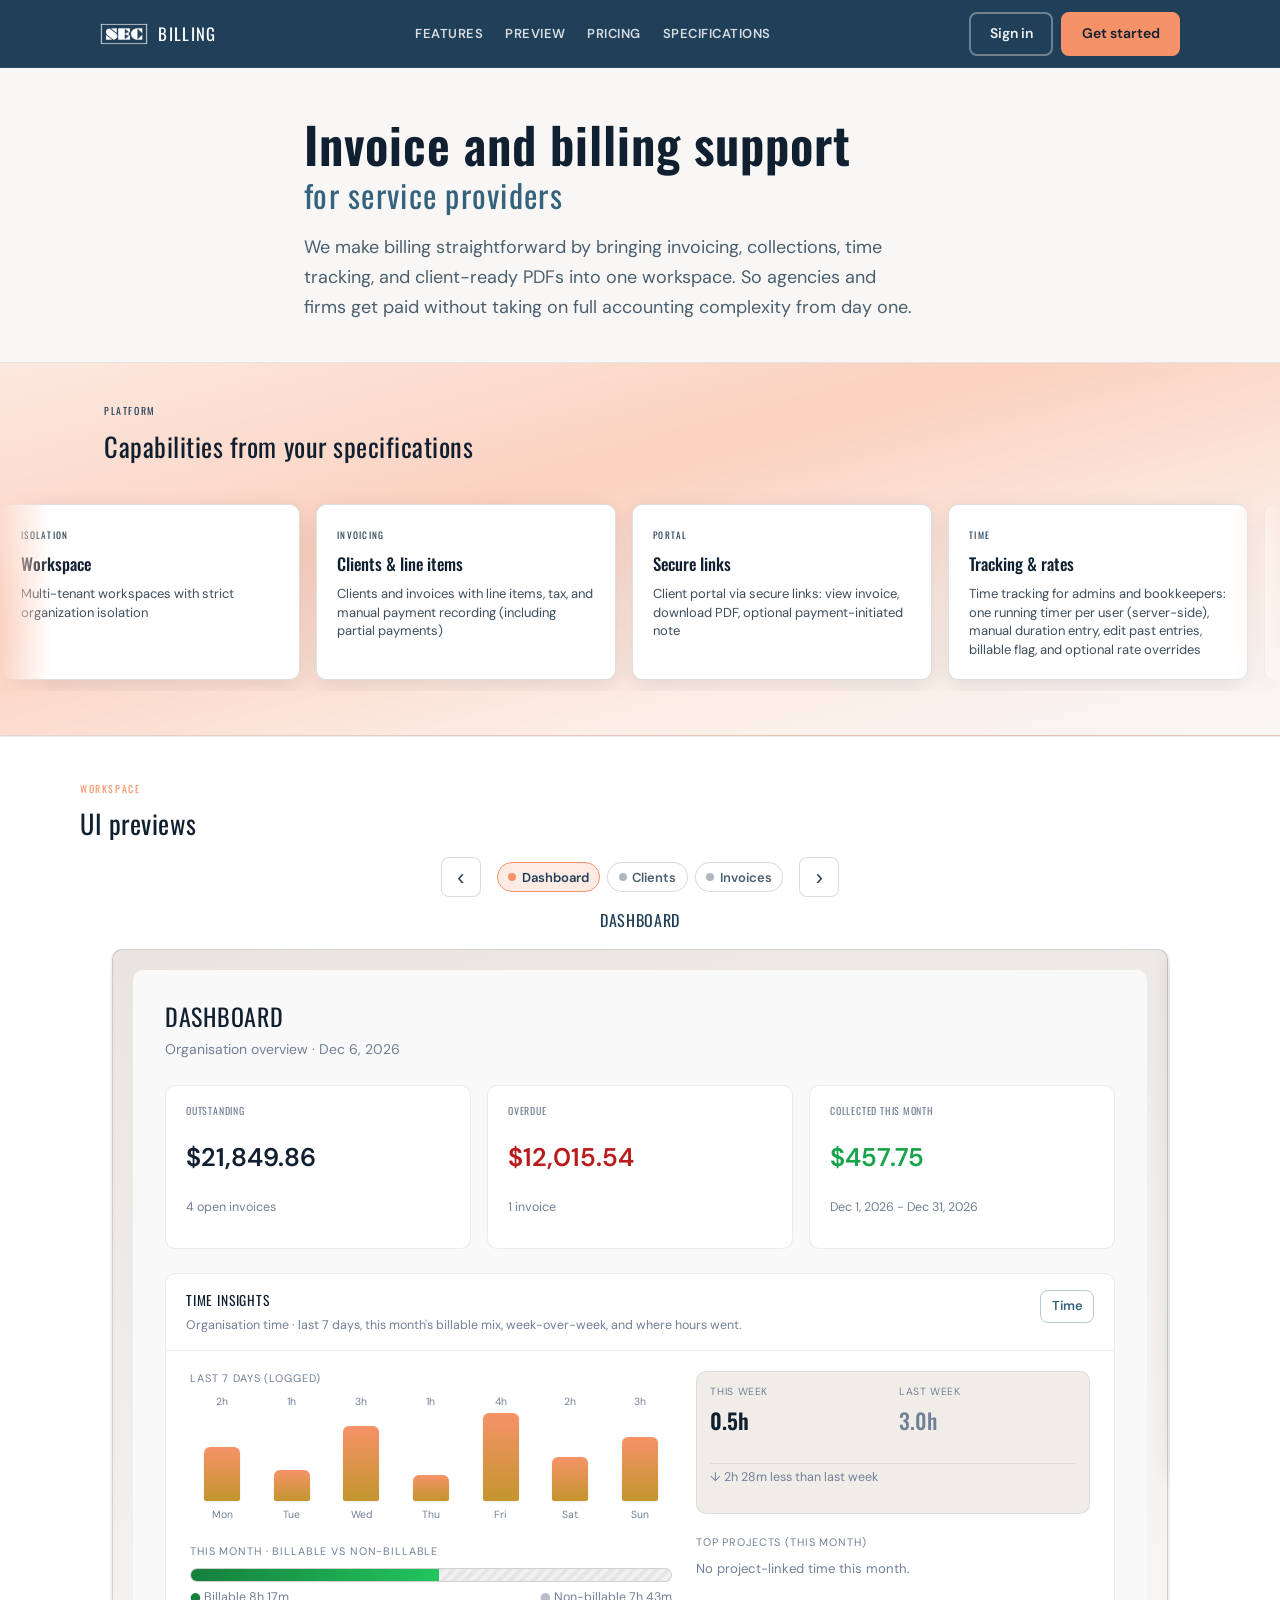
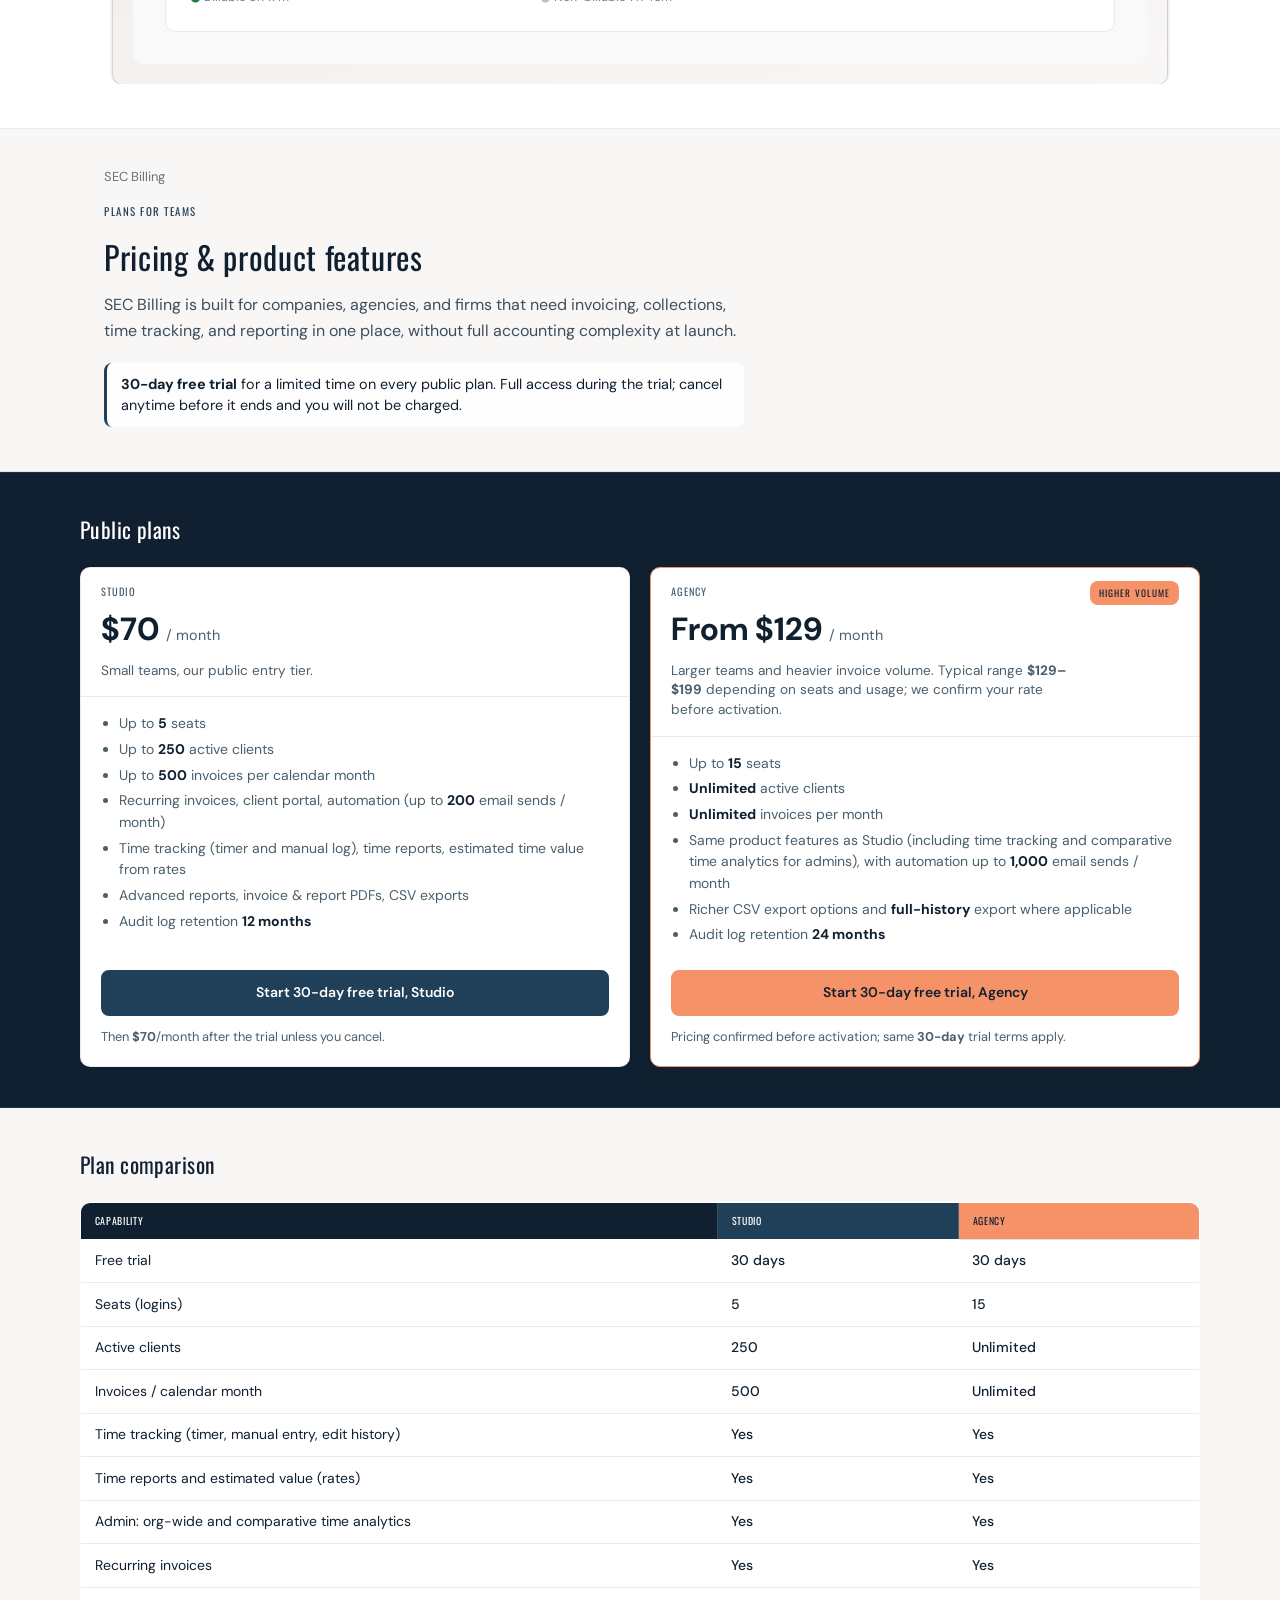
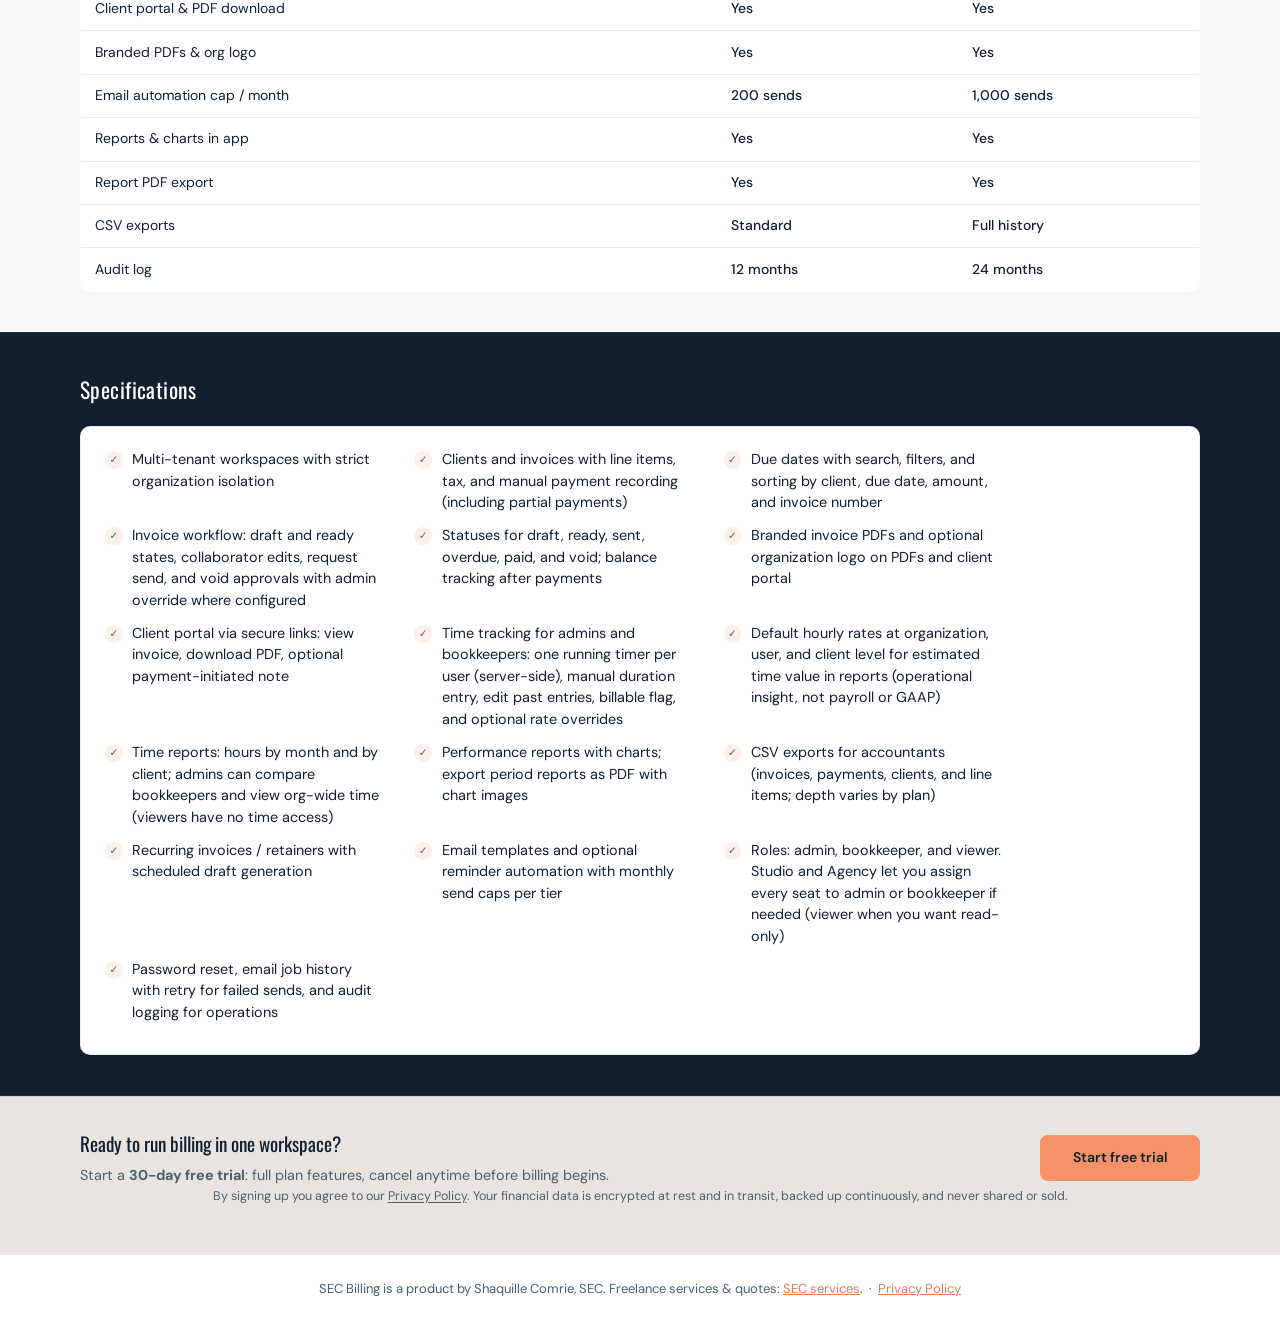
==== index.html @ e1f230bc "Copy: remove UI previews lead paragraph; trial mentions limited-time offer Co-authored-by: Cursor <c" ====
<!DOCTYPE html>
<html lang="en">
<head>
  <meta charset="UTF-8" />
  <meta name="viewport" content="width=device-width, initial-scale=1.0" />
  <title>SEC Billing: Pricing &amp; features</title>
  <meta name="description" content="Plans, limits, and capabilities for SEC Billing: invoicing, collections, time tracking, reports, and client portal for agencies and firms." />
  <link rel="stylesheet" href="css/site.css" />
  <link rel="stylesheet" href="css/billing-pricing.css" />
  <link rel="stylesheet" href="css/marketing.css" />
  <link rel="stylesheet" href="css/dashboard-preview.css" />
</head>
<body>
  <header class="sec-billing-header" id="sec-billing-header">
    <div class="sec-billing-header__inner">
      <a href="index.html" class="sec-billing-brand" aria-label="SEC Billing home">
        <span class="sec-billing-brand__mark" aria-hidden="true">
          <img src="assets/logo/SECLogo.png" alt="" decoding="async" width="120" height="48" />
        </span>
        <span class="sec-billing-brand__title">Billing</span>
      </a>

      <nav class="sec-billing-nav" aria-label="Page sections">
        <a href="#features">Features</a>
        <a href="#ui-previews">Preview</a>
        <a href="#pricing">Pricing</a>
        <a href="#specifications">Specifications</a>
      </nav>

      <div class="sec-billing-header__cta" id="sec-billing-header-cta">
        <a class="sec-billing-btn sec-billing-btn--ghost" data-billing-path="/login" href="#">Sign in</a>
        <a class="sec-billing-btn sec-billing-btn--primary" data-billing-path="/register" href="#">Get started</a>
      </div>

      <button
        type="button"
        class="sec-billing-menu-toggle"
        aria-expanded="false"
        aria-controls="sec-billing-header-cta"
        aria-label="Open menu"
      >
        <span></span>
      </button>
    </div>
  </header>

  <main>
    <section class="marketing-intro" id="intro" aria-labelledby="intro-heading">
      <div class="marketing-intro__inner">
        <h1 class="marketing-intro__headline" id="intro-heading">
          <span class="marketing-intro__headline-line marketing-intro__headline-line--primary">Invoice and billing support</span>
          <span class="marketing-intro__headline-line marketing-intro__headline-line--secondary">for service providers</span>
        </h1>
        <p class="marketing-intro__lede">
          We make billing straightforward by bringing invoicing, collections, time tracking, and client-ready PDFs into one workspace. So agencies and firms get paid without taking on full accounting complexity from day one.
        </p>
      </div>
    </section>

    <div class="marketing-hero" id="features">
      <div class="marketing-hero__intro pricing-page-inner">
        <p class="marketing-section-label">Platform</p>
        <h2 class="marketing-section-head marketing-section-head--hero" id="features-heading">Capabilities from your specifications</h2>
      </div>

      <div class="sec-billing-marquee" aria-hidden="true">
        <div class="sec-billing-marquee__track">
          <div class="sec-billing-marquee__group">
            <article class="feature-bubble feature-bubble--marquee">
              <span class="feature-bubble__tag">Isolation</span>
              <h3>Workspace</h3>
              <p>Multi-tenant workspaces with strict organization isolation</p>
            </article>
            <article class="feature-bubble feature-bubble--marquee">
              <span class="feature-bubble__tag">Invoicing</span>
              <h3>Clients &amp; line items</h3>
              <p>Clients and invoices with line items, tax, and manual payment recording (including partial payments)</p>
            </article>
            <article class="feature-bubble feature-bubble--marquee">
              <span class="feature-bubble__tag">Portal</span>
              <h3>Secure links</h3>
              <p>Client portal via secure links: view invoice, download PDF, optional payment-initiated note</p>
            </article>
            <article class="feature-bubble feature-bubble--marquee">
              <span class="feature-bubble__tag">Time</span>
              <h3>Tracking &amp; rates</h3>
              <p>Time tracking for admins and bookkeepers: one running timer per user (server-side), manual duration entry, edit past entries, billable flag, and optional rate overrides</p>
            </article>
            <article class="feature-bubble feature-bubble--marquee">
              <span class="feature-bubble__tag">Recurring</span>
              <h3>Schedules</h3>
              <p>Recurring invoices / retainers with scheduled draft generation</p>
            </article>
            <article class="feature-bubble feature-bubble--marquee">
              <span class="feature-bubble__tag">Automation</span>
              <h3>Email templates</h3>
              <p>Email templates and optional reminder automation with monthly send caps per tier</p>
            </article>
          </div>
          <div class="sec-billing-marquee__group">
            <article class="feature-bubble feature-bubble--marquee">
              <span class="feature-bubble__tag">Isolation</span>
              <h3>Workspace</h3>
              <p>Multi-tenant workspaces with strict organization isolation</p>
            </article>
            <article class="feature-bubble feature-bubble--marquee">
              <span class="feature-bubble__tag">Invoicing</span>
              <h3>Clients &amp; line items</h3>
              <p>Clients and invoices with line items, tax, and manual payment recording (including partial payments)</p>
            </article>
            <article class="feature-bubble feature-bubble--marquee">
              <span class="feature-bubble__tag">Portal</span>
              <h3>Secure links</h3>
              <p>Client portal via secure links: view invoice, download PDF, optional payment-initiated note</p>
            </article>
            <article class="feature-bubble feature-bubble--marquee">
              <span class="feature-bubble__tag">Time</span>
              <h3>Tracking &amp; rates</h3>
              <p>Time tracking for admins and bookkeepers: one running timer per user (server-side), manual duration entry, edit past entries, billable flag, and optional rate overrides</p>
            </article>
            <article class="feature-bubble feature-bubble--marquee">
              <span class="feature-bubble__tag">Recurring</span>
              <h3>Schedules</h3>
              <p>Recurring invoices / retainers with scheduled draft generation</p>
            </article>
            <article class="feature-bubble feature-bubble--marquee">
              <span class="feature-bubble__tag">Automation</span>
              <h3>Email templates</h3>
              <p>Email templates and optional reminder automation with monthly send caps per tier</p>
            </article>
          </div>
        </div>
      </div>
    </div>

    <div id="billing-app-config-warn" class="billing-config-warn billing-pricing-inner" hidden>
      Set <code>BILLING_APP_BASE</code> in <code>js/config.js</code> to your live SEC Billing app URL (no trailing slash) so
      <strong>Sign up</strong> and <strong>Sign in</strong> open the app.
    </div>

    <section class="marketing-ui-previews" id="ui-previews" aria-labelledby="ui-previews-heading">
      <div class="pricing-page-inner">
        <p class="marketing-section-label">Workspace</p>
        <h2 class="marketing-section-head" id="ui-previews-heading">UI previews</h2>
      </div>
      <div class="marketing-ui-previews__shell pricing-page-inner">
        <div class="marketing-ui-previews__carousel" data-ui-carousel role="region" aria-roledescription="carousel" aria-label="Product UI previews">
          <div class="marketing-ui-previews__controls">
            <button type="button" class="marketing-ui-previews__arrow" data-carousel-prev aria-label="Previous preview">
              <span aria-hidden="true">&#8249;</span>
            </button>
            <div class="marketing-ui-previews__dots" role="tablist" aria-label="Choose UI preview">
              <button type="button" class="marketing-ui-previews__dot-btn" role="tab" aria-selected="true" aria-controls="ui-preview-panel-0" id="ui-preview-tab-0" data-carousel-dot="0">
                <span class="marketing-ui-previews__dot" aria-hidden="true"></span>
                <span class="marketing-ui-previews__dot-label">Dashboard</span>
              </button>
              <button type="button" class="marketing-ui-previews__dot-btn" role="tab" aria-selected="false" aria-controls="ui-preview-panel-1" id="ui-preview-tab-1" data-carousel-dot="1">
                <span class="marketing-ui-previews__dot" aria-hidden="true"></span>
                <span class="marketing-ui-previews__dot-label">Clients</span>
              </button>
              <button type="button" class="marketing-ui-previews__dot-btn" role="tab" aria-selected="false" aria-controls="ui-preview-panel-2" id="ui-preview-tab-2" data-carousel-dot="2">
                <span class="marketing-ui-previews__dot" aria-hidden="true"></span>
                <span class="marketing-ui-previews__dot-label">Invoices</span>
              </button>
            </div>
            <button type="button" class="marketing-ui-previews__arrow" data-carousel-next aria-label="Next preview">
              <span aria-hidden="true">&#8250;</span>
            </button>
          </div>
          <p class="marketing-ui-previews__caption">
            <span data-carousel-caption id="ui-preview-caption" aria-live="polite">Dashboard</span>
          </p>
          <div class="marketing-ui-previews__viewport" data-ui-carousel-viewport>
            <div class="marketing-ui-previews__track" data-ui-carousel-track>
              <div class="marketing-ui-previews__slide" id="ui-preview-panel-0" role="tabpanel" aria-labelledby="ui-preview-tab-0" data-carousel-index="0" aria-hidden="false">
                <div class="marketing-ui-previews__frame">
                  <div class="sec-billing-dash-preview" data-dashboard-preview>
          <header class="sec-billing-dash-preview__header">
            <h3 class="sec-billing-dash-preview__title">Dashboard</h3>
            <p class="sec-billing-dash-preview__subtitle">
              Organisation overview · <time data-preview-subtitle-date datetime=""></time>
            </p>
          </header>

          <div class="sec-billing-dash-preview__stats">
            <article class="sec-billing-dash-preview__stat">
              <p class="sec-billing-dash-preview__stat-label">Outstanding</p>
              <p class="sec-billing-dash-preview__stat-value sec-billing-dash-preview__stat-value--default" data-preview-outstanding>$0.00</p>
              <p class="sec-billing-dash-preview__stat-meta">4 open invoices</p>
            </article>
            <article class="sec-billing-dash-preview__stat">
              <p class="sec-billing-dash-preview__stat-label">Overdue</p>
              <p class="sec-billing-dash-preview__stat-value sec-billing-dash-preview__stat-value--danger" data-preview-overdue>$0.00</p>
              <p class="sec-billing-dash-preview__stat-meta">1 invoice</p>
            </article>
            <article class="sec-billing-dash-preview__stat">
              <p class="sec-billing-dash-preview__stat-label">Collected this month</p>
              <p class="sec-billing-dash-preview__stat-value sec-billing-dash-preview__stat-value--success" data-preview-collected>$0.00</p>
              <p class="sec-billing-dash-preview__stat-meta"><span data-preview-month-range></span></p>
            </article>
          </div>

          <div class="sec-billing-dash-preview__card">
            <div class="sec-billing-dash-preview__card-head">
              <div style="flex: 1; min-width: 0">
                <h3>Time insights</h3>
                <p class="sec-billing-dash-preview__card-desc">
                  Organisation time · last 7 days, this month&apos;s billable mix, week-over-week, and where hours went.
                </p>
              </div>
              <span class="sec-billing-dash-preview__ghost">Time</span>
            </div>
            <div class="sec-billing-dash-preview__insights">
              <div class="sec-billing-dash-preview__col">
                <div class="sec-billing-dash-preview__seven-wrap">
                  <p class="sec-billing-dash-preview__micro sec-billing-dash-preview__micro--chart-head">Last 7 days (logged)</p>
                  <div class="sec-billing-dash-preview__bars" role="img" aria-label="Seven day activity preview">
                    <div class="sec-billing-dash-preview__bar-col">
                      <span class="sec-billing-dash-preview__bar-val" data-preview-bar-tip>-</span>
                      <div class="sec-billing-dash-preview__bar-fill-wrap">
                        <div class="sec-billing-dash-preview__bar-fill" data-preview-bar-fill></div>
                      </div>
                      <span class="sec-billing-dash-preview__bar-day" data-preview-day-label></span>
                    </div>
                    <div class="sec-billing-dash-preview__bar-col">
                      <span class="sec-billing-dash-preview__bar-val" data-preview-bar-tip>-</span>
                      <div class="sec-billing-dash-preview__bar-fill-wrap">
                        <div class="sec-billing-dash-preview__bar-fill" data-preview-bar-fill></div>
                      </div>
                      <span class="sec-billing-dash-preview__bar-day" data-preview-day-label></span>
                    </div>
                    <div class="sec-billing-dash-preview__bar-col">
                      <span class="sec-billing-dash-preview__bar-val" data-preview-bar-tip>-</span>
                      <div class="sec-billing-dash-preview__bar-fill-wrap">
                        <div class="sec-billing-dash-preview__bar-fill" data-preview-bar-fill></div>
                      </div>
                      <span class="sec-billing-dash-preview__bar-day" data-preview-day-label></span>
                    </div>
                    <div class="sec-billing-dash-preview__bar-col">
                      <span class="sec-billing-dash-preview__bar-val" data-preview-bar-tip>-</span>
                      <div class="sec-billing-dash-preview__bar-fill-wrap">
                        <div class="sec-billing-dash-preview__bar-fill" data-preview-bar-fill></div>
                      </div>
                      <span class="sec-billing-dash-preview__bar-day" data-preview-day-label></span>
                    </div>
                    <div class="sec-billing-dash-preview__bar-col">
                      <span class="sec-billing-dash-preview__bar-val" data-preview-bar-tip>-</span>
                      <div class="sec-billing-dash-preview__bar-fill-wrap">
                        <div class="sec-billing-dash-preview__bar-fill" data-preview-bar-fill></div>
                      </div>
                      <span class="sec-billing-dash-preview__bar-day" data-preview-day-label></span>
                    </div>
                    <div class="sec-billing-dash-preview__bar-col">
                      <span class="sec-billing-dash-preview__bar-val" data-preview-bar-tip>-</span>
                      <div class="sec-billing-dash-preview__bar-fill-wrap">
                        <div class="sec-billing-dash-preview__bar-fill" data-preview-bar-fill></div>
                      </div>
                      <span class="sec-billing-dash-preview__bar-day" data-preview-day-label></span>
                    </div>
                    <div class="sec-billing-dash-preview__bar-col">
                      <span class="sec-billing-dash-preview__bar-val" data-preview-bar-tip>-</span>
                      <div class="sec-billing-dash-preview__bar-fill-wrap">
                        <div class="sec-billing-dash-preview__bar-fill" data-preview-bar-fill></div>
                      </div>
                      <span class="sec-billing-dash-preview__bar-day" data-preview-day-label></span>
                    </div>
                  </div>
                </div>
                <div>
                  <p class="sec-billing-dash-preview__micro">This month · billable vs non-billable</p>
                  <div class="sec-billing-dash-preview__meter" title="Billable vs non-billable mix">
                    <div class="sec-billing-dash-preview__meter-bill" data-preview-meter-bill></div>
                    <div class="sec-billing-dash-preview__meter-rest"></div>
                  </div>
                  <div class="sec-billing-dash-preview__meter-legend">
                    <span><span style="color: #15803d; font-weight: 600">●</span> Billable <span data-preview-bill-legend>0m</span></span>
                    <span><span style="opacity: 0.5; font-weight: 600">●</span> Non-billable <span data-preview-non-legend>0m</span></span>
                  </div>
                </div>
              </div>
              <div class="sec-billing-dash-preview__col">
                <div class="sec-billing-dash-preview__week-box">
                  <div>
                    <p class="sec-billing-dash-preview__week-k">This week</p>
                    <p class="sec-billing-dash-preview__week-v" data-preview-week-this>0h</p>
                  </div>
                  <div>
                    <p class="sec-billing-dash-preview__week-k">Last week</p>
                    <p class="sec-billing-dash-preview__week-v sec-billing-dash-preview__week-v--muted" data-preview-week-last>3.0h</p>
                  </div>
                  <div class="sec-billing-dash-preview__week-delta" data-preview-week-delta>
                    <span>&#8595; 3h less than last week</span>
                  </div>
                </div>
                <div>
                  <p class="sec-billing-dash-preview__micro">Top projects (this month)</p>
                  <p class="sec-billing-dash-preview__top-empty">No project-linked time this month.</p>
                </div>
              </div>
            </div>
          </div>
        </div>
                  </div>
                </div>

              <div class="marketing-ui-previews__slide" id="ui-preview-panel-1" role="tabpanel" aria-labelledby="ui-preview-tab-1" data-carousel-index="1" aria-hidden="true">
                <div class="marketing-ui-previews__frame">
                  <div class="sec-billing-page-preview sec-billing-clients-preview">
                    <header class="sec-billing-page-preview__header">
                      <div>
                        <h3 class="sec-billing-page-preview__title">Clients</h3>
                        <p class="sec-billing-page-preview__subtitle">4 clients</p>
                      </div>
                      <button type="button" class="sec-billing-page-preview__btn-primary" tabindex="-1">+ New Client</button>
                    </header>
                    <div class="sec-billing-page-preview__toolbar sec-billing-clients-preview__toolbar">
                      <div class="sec-billing-clients-preview__toggle" role="group" aria-label="Client scope">
                        <button type="button" class="sec-billing-clients-preview__seg" tabindex="-1">My clients</button>
                        <button type="button" class="sec-billing-clients-preview__seg sec-billing-clients-preview__seg--active" tabindex="-1">All clients</button>
                      </div>
                      <input type="search" class="sec-billing-page-preview__search" placeholder="Search clients..." readonly tabindex="-1" />
                      <label class="sec-billing-page-preview__check"><input type="checkbox" tabindex="-1" /> Show archived</label>
                      <button type="button" class="sec-billing-page-preview__btn-secondary" tabindex="-1">Search</button>
                    </div>
                    <div class="sec-billing-page-preview__table-scroll">
                      <table class="sec-billing-page-preview__table">
                        <thead>
                          <tr>
                            <th scope="col">Name</th>
                            <th scope="col">Contact</th>
                            <th scope="col">Email</th>
                            <th scope="col">Invoices</th>
                            <th scope="col">Open balance</th>
                            <th scope="col">Assigned to</th>
                            <th scope="col">Since</th>
                            <th scope="col"><span class="sec-billing-page-preview__sr-only">Actions</span></th>
                          </tr>
                        </thead>
                        <tbody>
                          <tr>
                            <td><span class="sec-billing-page-preview__accent">Caribbean Fintech Ltd</span></td>
                            <td>Marcus Brown</td>
                            <td>finance@caribfintech.example</td>
                            <td>3</td>
                            <td><span class="sec-billing-page-preview__accent">$13,921.32</span></td>
                            <td>Alex Morgan</td>
                            <td>Apr 14, 2026</td>
                            <td><button type="button" class="sec-billing-page-preview__linkish" tabindex="-1">View</button></td>
                          </tr>
                          <tr>
                            <td><span class="sec-billing-page-preview__accent">Harbour Bay Hotels</span></td>
                            <td>Patricia Williams</td>
                            <td>accounts@harbourbay.example</td>
                            <td>2</td>
                            <td><span class="sec-billing-page-preview__accent">$4,750.00</span></td>
                            <td><span class="sec-billing-page-preview__faint">Unassigned</span></td>
                            <td>Apr 14, 2026</td>
                            <td><button type="button" class="sec-billing-page-preview__linkish" tabindex="-1">View</button></td>
                          </tr>
                          <tr>
                            <td><span class="sec-billing-page-preview__accent">Northwind Advisory</span></td>
                            <td>Jordan Ellis</td>
                            <td>billing@northwind-advisory.example</td>
                            <td>1</td>
                            <td>&#8212;</td>
                            <td><span class="sec-billing-page-preview__faint">Unassigned</span></td>
                            <td>May 5, 2026</td>
                            <td><button type="button" class="sec-billing-page-preview__linkish" tabindex="-1">View</button></td>
                          </tr>
                          <tr>
                            <td><span class="sec-billing-page-preview__accent">Tropical Harvest Foods</span></td>
                            <td>&#8212;</td>
                            <td>ops@tropicalharvest.example</td>
                            <td>1</td>
                            <td><span class="sec-billing-page-preview__accent">$3,200.00</span></td>
                            <td><span class="sec-billing-page-preview__faint">Unassigned</span></td>
                            <td>Apr 14, 2026</td>
                            <td><button type="button" class="sec-billing-page-preview__linkish" tabindex="-1">View</button></td>
                          </tr>
                        </tbody>
                      </table>
                    </div>
                  </div>
                </div>
              </div>

              <div class="marketing-ui-previews__slide" id="ui-preview-panel-2" role="tabpanel" aria-labelledby="ui-preview-tab-2" data-carousel-index="2" aria-hidden="true">
                <div class="marketing-ui-previews__frame">
                  <div class="sec-billing-page-preview sec-billing-inv-preview">
                    <header class="sec-billing-page-preview__header">
                      <div>
                        <h3 class="sec-billing-page-preview__title">Invoices</h3>
                        <p class="sec-billing-page-preview__subtitle">7 invoices, grouped by project</p>
                      </div>
                      <button type="button" class="sec-billing-page-preview__btn-primary" tabindex="-1">+ New Invoice</button>
                    </header>
                    <div class="sec-billing-page-preview__toolbar sec-billing-inv-preview__toolbar">
                      <input type="search" class="sec-billing-page-preview__search" placeholder="Search invoices..." readonly tabindex="-1" />
                      <div class="sec-billing-inv-preview__select-wrap">
                        <select class="sec-billing-inv-preview__select" aria-label="Status filter" tabindex="-1">
                          <option>All statuses</option>
                        </select>
                      </div>
                      <div class="sec-billing-inv-preview__select-wrap">
                        <select class="sec-billing-inv-preview__select" aria-label="Client filter" tabindex="-1">
                          <option>All clients</option>
                        </select>
                      </div>
                    </div>
                    <div class="sec-billing-page-preview__table-scroll">
                      <table class="sec-billing-page-preview__table sec-billing-inv-preview__table">
                        <colgroup>
                          <col class="sec-billing-inv-preview__col-inv" />
                          <col class="sec-billing-inv-preview__col-client" />
                          <col class="sec-billing-inv-preview__col-due" />
                          <col class="sec-billing-inv-preview__col-status" />
                          <col class="sec-billing-inv-preview__col-amt" />
                          <col class="sec-billing-inv-preview__col-bal" />
                          <col class="sec-billing-inv-preview__col-act" />
                        </colgroup>
                        <thead>
                          <tr>
                            <th scope="col">Invoice</th>
                            <th scope="col">Client</th>
                            <th scope="col">Due date</th>
                            <th scope="col">Status</th>
                            <th scope="col">Amount</th>
                            <th scope="col">Balance</th>
                            <th scope="col"><span class="sec-billing-page-preview__sr-only">Actions</span></th>
                          </tr>
                        </thead>
                        <tbody>
                          <tr>
                            <td colspan="7" class="sec-billing-inv-preview__group-cell">
                              <button type="button" class="sec-billing-inv-preview__group-toggle" data-inv-group-toggle aria-expanded="true" aria-controls="inv-nested-wrap" id="inv-group-head">
                                <span class="sec-billing-inv-preview__caret" aria-hidden="true"></span>
                                <span><strong>No project</strong> <span class="sec-billing-inv-preview__muted">(7 invoices)</span></span>
                              </button>
                              <div id="inv-nested-wrap" class="sec-billing-inv-preview__nested-wrap">
                                <div class="sec-billing-inv-preview__nested-inner">
                                  <table class="sec-billing-inv-preview__nested">
                                    <colgroup>
                                      <col class="sec-billing-inv-preview__col-inv" />
                                      <col class="sec-billing-inv-preview__col-client" />
                                      <col class="sec-billing-inv-preview__col-due" />
                                      <col class="sec-billing-inv-preview__col-status" />
                                      <col class="sec-billing-inv-preview__col-amt" />
                                      <col class="sec-billing-inv-preview__col-bal" />
                                      <col class="sec-billing-inv-preview__col-act" />
                                    </colgroup>
                                    <tbody>
                                      <tr>
                                        <td><span class="sec-billing-page-preview__accent">INV-00007</span></td>
                                        <td>Northwind Advisory</td>
                                        <td>Jun 3, 2026</td>
                                        <td><span class="sec-billing-inv-preview__pill sec-billing-inv-preview__pill--muted">Ready</span></td>
                                        <td>$240.00</td>
                                        <td><span class="sec-billing-page-preview__accent">$240.00</span></td>
                                        <td class="sec-billing-inv-preview__actions"><button type="button" class="sec-billing-page-preview__linkish" tabindex="-1">View</button> <button type="button" class="sec-billing-page-preview__linkish" tabindex="-1">Edit</button></td>
                                      </tr>
                                      <tr>
                                        <td><span class="sec-billing-page-preview__accent">INV-00006</span></td>
                                        <td>Caribbean Fintech Ltd</td>
                                        <td>May 28, 2026</td>
                                        <td><span class="sec-billing-inv-preview__pill sec-billing-inv-preview__pill--sent">Sent</span></td>
                                        <td>$4,200.00</td>
                                        <td><span class="sec-billing-page-preview__accent">$2,100.00</span></td>
                                        <td class="sec-billing-inv-preview__actions"><button type="button" class="sec-billing-page-preview__linkish" tabindex="-1">View</button> <button type="button" class="sec-billing-page-preview__linkish" tabindex="-1">Edit</button></td>
                                      </tr>
                                      <tr>
                                        <td><span class="sec-billing-page-preview__accent">INV-00005</span></td>
                                        <td>Harbour Bay Hotels</td>
                                        <td>Jun 10, 2026</td>
                                        <td><span class="sec-billing-inv-preview__pill sec-billing-inv-preview__pill--partial">Partial</span></td>
                                        <td>$1,890.00</td>
                                        <td><span class="sec-billing-page-preview__accent">$945.00</span></td>
                                        <td class="sec-billing-inv-preview__actions"><button type="button" class="sec-billing-page-preview__linkish" tabindex="-1">View</button> <button type="button" class="sec-billing-page-preview__linkish" tabindex="-1">Edit</button></td>
                                      </tr>
                                      <tr>
                                        <td><span class="sec-billing-page-preview__accent">INV-00004</span></td>
                                        <td>Tropical Harvest Foods</td>
                                        <td>May 15, 2026</td>
                                        <td><span class="sec-billing-inv-preview__pill sec-billing-inv-preview__pill--sent">Sent</span></td>
                                        <td>$320.00</td>
                                        <td><span class="sec-billing-page-preview__accent">$0.00</span></td>
                                        <td class="sec-billing-inv-preview__actions"><button type="button" class="sec-billing-page-preview__linkish" tabindex="-1">View</button> <button type="button" class="sec-billing-page-preview__linkish" tabindex="-1">Edit</button></td>
                                      </tr>
                                      <tr>
                                        <td><span class="sec-billing-page-preview__accent">INV-00003</span></td>
                                        <td>Caribbean Fintech Ltd</td>
                                        <td>Apr 30, 2026</td>
                                        <td><span class="sec-billing-inv-preview__pill sec-billing-inv-preview__pill--muted">Ready</span></td>
                                        <td>$980.00</td>
                                        <td><span class="sec-billing-page-preview__accent">$980.00</span></td>
                                        <td class="sec-billing-inv-preview__actions"><button type="button" class="sec-billing-page-preview__linkish" tabindex="-1">View</button> <button type="button" class="sec-billing-page-preview__linkish" tabindex="-1">Edit</button></td>
                                      </tr>
                                      <tr>
                                        <td><span class="sec-billing-page-preview__accent">INV-00002</span></td>
                                        <td>Harbour Bay Hotels</td>
                                        <td>May 1, 2026</td>
                                        <td><span class="sec-billing-inv-preview__pill sec-billing-inv-preview__pill--sent">Sent</span></td>
                                        <td>$2,860.00</td>
                                        <td><span class="sec-billing-page-preview__accent">$2,860.00</span></td>
                                        <td class="sec-billing-inv-preview__actions"><button type="button" class="sec-billing-page-preview__linkish" tabindex="-1">View</button> <button type="button" class="sec-billing-page-preview__linkish" tabindex="-1">Edit</button></td>
                                      </tr>
                                      <tr>
                                        <td><span class="sec-billing-page-preview__accent">INV-00001</span></td>
                                        <td>Northwind Advisory</td>
                                        <td>Jun 18, 2026</td>
                                        <td><span class="sec-billing-inv-preview__pill sec-billing-inv-preview__pill--partial">Partial</span></td>
                                        <td>$512.50</td>
                                        <td><span class="sec-billing-page-preview__accent">$256.25</span></td>
                                        <td class="sec-billing-inv-preview__actions"><button type="button" class="sec-billing-page-preview__linkish" tabindex="-1">View</button> <button type="button" class="sec-billing-page-preview__linkish" tabindex="-1">Edit</button></td>
                                      </tr>
                                    </tbody>
                                  </table>
                                </div>
                              </div>
                            </td>
                          </tr>
                        </tbody>
                      </table>
                    </div>
                  </div>
                </div>
              </div>
            </div>
          </div>
        </div>
      </div>
    </section>

    <section class="marketing-pricing-intro" id="pricing-intro" aria-labelledby="pricing-intro-heading">
      <div class="marketing-hero__pricing pricing-page-inner">
        <p class="billing-pricing-breadcrumb">SEC Billing</p>
        <p class="billing-pricing-kicker">Plans for teams</p>
        <h2 class="marketing-hero__pricing-title" id="pricing-intro-heading">Pricing &amp; product features</h2>
        <p class="billing-pricing-lead">
          SEC Billing is built for companies, agencies, and firms that need invoicing, collections,
          time tracking, and reporting in one place, without full accounting complexity at launch.
        </p>
        <p class="billing-pricing-trial" role="status">
          <strong>30-day free trial</strong> for a limited time on every public plan. Full access during the trial; cancel anytime before it ends and you will not be charged.
        </p>
      </div>
    </section>

    <section class="billing-section billing-section--dark" id="pricing">
      <div class="pricing-page-inner">
        <h2 class="billing-section-title">Public plans</h2>
        <div class="billing-plan-grid">
          <div class="billing-plan-card">
            <div class="billing-plan-card__head">
              <span class="billing-plan-tier">Studio</span>
              <div class="billing-plan-price">
                <strong>$70</strong>
                <span class="text-muted" style="font-size: 0.9rem">/ month</span>
              </div>
              <p class="text-muted" style="margin: 0; font-size: 0.85rem; line-height: 1.45">
                Small teams, our public entry tier.
              </p>
            </div>
            <div class="billing-plan-card__body">
              <ul>
                <li>Up to <strong>5</strong> seats</li>
                <li>Up to <strong>250</strong> active clients</li>
                <li>Up to <strong>500</strong> invoices per calendar month</li>
                <li>Recurring invoices, client portal, automation (up to <strong>200</strong> email sends / month)</li>
                <li>Time tracking (timer and manual log), time reports, estimated time value from rates</li>
                <li>Advanced reports, invoice &amp; report PDFs, CSV exports</li>
                <li>Audit log retention <strong>12 months</strong></li>
              </ul>
              <div class="billing-cta-row">
                <a class="billing-plan-cta billing-cta-wide" data-billing-path="/register" href="#">Start 30-day free trial, Studio</a>
              </div>
              <p class="billing-plan-trial-note">Then <strong>$70</strong>/month after the trial unless you cancel.</p>
            </div>
          </div>

          <div class="billing-plan-card billing-plan-card--agency">
            <div class="billing-plan-badge" aria-hidden="true">Higher volume</div>
            <div class="billing-plan-card__head">
              <span class="billing-plan-tier">Agency</span>
              <div class="billing-plan-price">
                <strong>From $129</strong>
                <span class="text-muted" style="font-size: 0.9rem">/ month</span>
              </div>
              <p class="text-muted" style="margin: 0; font-size: 0.85rem; line-height: 1.45">
                Larger teams and heavier invoice volume. Typical range <strong>$129–$199</strong> depending on seats and usage; we confirm your rate before activation.
              </p>
            </div>
            <div class="billing-plan-card__body">
              <ul>
                <li>Up to <strong>15</strong> seats</li>
                <li><strong>Unlimited</strong> active clients</li>
                <li><strong>Unlimited</strong> invoices per month</li>
                <li>Same product features as Studio (including time tracking and comparative time analytics for admins), with automation up to <strong>1,000</strong> email sends / month</li>
                <li>Richer CSV export options and <strong>full-history</strong> export where applicable</li>
                <li>Audit log retention <strong>24 months</strong></li>
              </ul>
              <div class="billing-cta-row">
                <a class="billing-plan-cta billing-plan-cta--accent billing-cta-wide" data-billing-path="/register" href="#">Start 30-day free trial, Agency</a>
              </div>
              <p class="billing-plan-trial-note">Pricing confirmed before activation; same <strong>30-day</strong> trial terms apply.</p>
            </div>
          </div>
        </div>
      </div>
    </section>

    <section class="billing-section">
      <div class="pricing-page-inner">
        <h2 class="billing-section-title">Plan comparison</h2>
        <div style="overflow-x: auto; -webkit-overflow-scrolling: touch">
          <table class="pricing-table">
            <thead>
              <tr>
                <th style="min-width: 200px">Capability</th>
                <th style="min-width: 130px">Studio</th>
                <th style="min-width: 130px">Agency</th>
              </tr>
            </thead>
            <tbody>
              <tr><td>Free trial</td><td>30 days</td><td>30 days</td></tr>
              <tr><td>Seats (logins)</td><td>5</td><td>15</td></tr>
              <tr><td>Active clients</td><td>250</td><td>Unlimited</td></tr>
              <tr><td>Invoices / calendar month</td><td>500</td><td>Unlimited</td></tr>
              <tr><td>Time tracking (timer, manual entry, edit history)</td><td>Yes</td><td>Yes</td></tr>
              <tr><td>Time reports and estimated value (rates)</td><td>Yes</td><td>Yes</td></tr>
              <tr><td>Admin: org-wide and comparative time analytics</td><td>Yes</td><td>Yes</td></tr>
              <tr><td>Recurring invoices</td><td>Yes</td><td>Yes</td></tr>
              <tr><td>Client portal &amp; PDF download</td><td>Yes</td><td>Yes</td></tr>
              <tr><td>Branded PDFs &amp; org logo</td><td>Yes</td><td>Yes</td></tr>
              <tr><td>Email automation cap / month</td><td>200 sends</td><td>1,000 sends</td></tr>
              <tr><td>Reports &amp; charts in app</td><td>Yes</td><td>Yes</td></tr>
              <tr><td>Report PDF export</td><td>Yes</td><td>Yes</td></tr>
              <tr><td>CSV exports</td><td>Standard</td><td>Full history</td></tr>
              <tr><td>Audit log</td><td>12 months</td><td>24 months</td></tr>
            </tbody>
          </table>
        </div>
      </div>
    </section>

    <section class="billing-section billing-section--dark" id="specifications">
      <div class="pricing-page-inner">
        <h2 class="billing-section-title">Specifications</h2>
        <div class="billing-spec-card">
          <div class="billing-spec-card__body">
            <div class="billing-check-grid">
              <div class="billing-check-row"><span class="billing-check-row__icon" aria-hidden="true">✓</span><span>Multi-tenant workspaces with strict organization isolation</span></div>
              <div class="billing-check-row"><span class="billing-check-row__icon" aria-hidden="true">✓</span><span>Clients and invoices with line items, tax, and manual payment recording (including partial payments)</span></div>
              <div class="billing-check-row"><span class="billing-check-row__icon" aria-hidden="true">✓</span><span>Due dates with search, filters, and sorting by client, due date, amount, and invoice number</span></div>
              <div class="billing-check-row"><span class="billing-check-row__icon" aria-hidden="true">✓</span><span>Invoice workflow: draft and ready states, collaborator edits, request send, and void approvals with admin override where configured</span></div>
              <div class="billing-check-row"><span class="billing-check-row__icon" aria-hidden="true">✓</span><span>Statuses for draft, ready, sent, overdue, paid, and void; balance tracking after payments</span></div>
              <div class="billing-check-row"><span class="billing-check-row__icon" aria-hidden="true">✓</span><span>Branded invoice PDFs and optional organization logo on PDFs and client portal</span></div>
              <div class="billing-check-row"><span class="billing-check-row__icon" aria-hidden="true">✓</span><span>Client portal via secure links: view invoice, download PDF, optional payment-initiated note</span></div>
              <div class="billing-check-row"><span class="billing-check-row__icon" aria-hidden="true">✓</span><span>Time tracking for admins and bookkeepers: one running timer per user (server-side), manual duration entry, edit past entries, billable flag, and optional rate overrides</span></div>
              <div class="billing-check-row"><span class="billing-check-row__icon" aria-hidden="true">✓</span><span>Default hourly rates at organization, user, and client level for estimated time value in reports (operational insight, not payroll or GAAP)</span></div>
              <div class="billing-check-row"><span class="billing-check-row__icon" aria-hidden="true">✓</span><span>Time reports: hours by month and by client; admins can compare bookkeepers and view org-wide time (viewers have no time access)</span></div>
              <div class="billing-check-row"><span class="billing-check-row__icon" aria-hidden="true">✓</span><span>Performance reports with charts; export period reports as PDF with chart images</span></div>
              <div class="billing-check-row"><span class="billing-check-row__icon" aria-hidden="true">✓</span><span>CSV exports for accountants (invoices, payments, clients, and line items; depth varies by plan)</span></div>
              <div class="billing-check-row"><span class="billing-check-row__icon" aria-hidden="true">✓</span><span>Recurring invoices / retainers with scheduled draft generation</span></div>
              <div class="billing-check-row"><span class="billing-check-row__icon" aria-hidden="true">✓</span><span>Email templates and optional reminder automation with monthly send caps per tier</span></div>
              <div class="billing-check-row"><span class="billing-check-row__icon" aria-hidden="true">✓</span><span>Roles: admin, bookkeeper, and viewer. Studio and Agency let you assign every seat to admin or bookkeeper if needed (viewer when you want read-only)</span></div>
              <div class="billing-check-row"><span class="billing-check-row__icon" aria-hidden="true">✓</span><span>Password reset, email job history with retry for failed sends, and audit logging for operations</span></div>
            </div>
          </div>
        </div>
      </div>
    </section>

    <section class="billing-section billing-section--surface">
      <div class="pricing-page-inner billing-footer-cta">
        <div>
          <h2>Ready to run billing in one workspace?</h2>
          <p>Start a <strong>30-day free trial</strong>: full plan features, cancel anytime before billing begins.</p>
        </div>
        <div class="billing-footer-cta__buttons">
          <a class="billing-plan-cta billing-plan-cta--accent" data-billing-path="/register" href="#">Start free trial</a>
        </div>
      </div>
      <div class="pricing-page-inner" style="padding-top: 0; padding-bottom: 0.25rem; text-align: center; font-size: 0.78rem; color: var(--text-muted)">
        By signing up you agree to our
        <a data-billing-path="/privacy" href="#" style="color: inherit; text-decoration: underline; text-underline-offset: 2px">Privacy Policy</a>.
        Your financial data is encrypted at rest and in transit, backed up continuously, and never shared or sold.
      </div>
    </section>
  </main>

  <footer class="sec-billing-site-footer">
    SEC Billing is a product by Shaquille Comrie, SEC.
    Freelance services &amp; quotes: <a href="https://elreyriquez.github.io/sec-services/" target="_blank" rel="noopener noreferrer">SEC services</a>.
    &nbsp;·&nbsp;
    <a data-billing-path="/privacy" href="#">Privacy Policy</a>
  </footer>

  <script src="js/config.js"></script>
  <script>
    document.addEventListener("DOMContentLoaded", function () {
      var cfg = window.SEC_CONFIG || {};
      var base = String(cfg.BILLING_APP_BASE || "").replace(/\/$/, "");
      var warn = document.getElementById("billing-app-config-warn");
      var links = document.querySelectorAll("[data-billing-path]");
      if (!base) {
        if (warn) warn.hidden = false;
        links.forEach(function (a) {
          a.classList.add("billing-cta-disabled");
          a.href = "#";
        });
        return;
      }
      if (warn) warn.hidden = true;
      links.forEach(function (a) {
        var p = a.getAttribute("data-billing-path") || "/";
        a.href = base + (p.charAt(0) === "/" ? p : "/" + p);
        a.classList.remove("billing-cta-disabled");
      });
    });
  </script>
  <script src="js/nav.js"></script>
  <script src="js/ui-preview-carousel.js"></script>
  <script src="js/dashboard-preview.js"></script>
</body>
</html>
---- css/site.css ----
/* SEC Billing marketing site — standalone shell (no sec-services quotation chrome) */
@import url("https://fonts.googleapis.com/css2?family=Oswald:wght@300;400;500&family=DM+Sans:ital,opsz,wght@0,9..40,300;0,9..40,400;0,9..40,500;0,9..40,600;0,9..40,700&display=swap");

:root {
  /* Alex Cristache palette — fluffball, lime white, melon, blueprint, regal, count's black */
  --fluffball: #f9f7f6;
  --lime-white: #e9e4df;
  --melon: #f69268;
  --melon-hover: #e07d52;
  --blueprint: #35637c;
  --regal: #203f58;
  --counts-black: #102030;

  --bg: var(--fluffball);
  --surface: #ffffff;
  --surface-muted: var(--lime-white);
  --text: var(--counts-black);
  --text-muted: #4a5f6d;
  --accent: var(--melon);
  --accent-hover: var(--melon-hover);
  --border: rgba(16, 32, 48, 0.09);
  --border-strong: rgba(16, 32, 48, 0.16);
  --radius: 8px;
  --radius-panel: 10px;
  --font-ui: "DM Sans", system-ui, sans-serif;
  --font-head: "Oswald", system-ui, sans-serif;
  --header-bg: var(--regal);
  --pricing-studio-blue: var(--regal);
  --pricing-studio-blue-hover: #1a3450;
  --shadow-float: 0 4px 24px rgba(16, 32, 48, 0.12);
}

*,
*::before,
*::after {
  box-sizing: border-box;
}

html {
  scroll-behavior: smooth;
}

body {
  margin: 0;
  font-family: var(--font-ui);
  font-size: 0.9375rem;
  background: var(--bg);
  color: var(--text);
  line-height: 1.55;
  min-height: 100vh;
}

.text-muted {
  color: var(--text-muted);
}

h1,
h2,
h3 {
  font-family: var(--font-head);
  font-weight: 400;
  color: var(--text);
}

/* ─── Standalone header (product site, not quotation cart) ─── */
.sec-billing-header {
  position: sticky;
  top: 0;
  z-index: 100;
  background: var(--header-bg);
  border-bottom: 1px solid rgba(255, 255, 255, 0.08);
}

.sec-billing-header__inner {
  max-width: 1120px;
  margin: 0 auto;
  padding: 0.6rem 1.25rem;
  display: grid;
  grid-template-columns: auto 1fr auto;
  align-items: center;
  gap: 1rem;
  min-height: 4rem;
}

.sec-billing-nav {
  display: none;
  align-items: center;
  justify-content: center;
  gap: 1.35rem;
  flex-wrap: wrap;
}

.sec-billing-nav a {
  font-family: var(--font-ui);
  font-size: 0.8125rem;
  font-weight: 600;
  color: rgba(255, 255, 255, 0.82) !important;
  text-decoration: none !important;
  letter-spacing: 0.04em;
  text-transform: uppercase;
  transition: color 0.15s;
}

.sec-billing-nav a:hover {
  color: #fff !important;
}

@media (min-width: 821px) {
  .sec-billing-nav {
    display: flex;
    grid-column: 2;
    grid-row: 1;
    justify-self: center;
  }

  .sec-billing-brand {
    grid-column: 1;
  }

  .sec-billing-header__cta {
    grid-column: 3;
  }

  .sec-billing-menu-toggle {
    display: none !important;
  }
}

.sec-billing-brand {
  grid-column: 1;
  display: flex;
  align-items: center;
  gap: 0.65rem;
  text-decoration: none !important;
  color: #fff !important;
  flex-shrink: 0;
}

.sec-billing-brand:hover {
  opacity: 0.92;
}

/* Wrapper gets filter so raster mark reliably inverts on the dark bar (WebKit + flex) */
.sec-billing-brand__mark {
  display: inline-flex;
  line-height: 0;
  flex-shrink: 0;
  filter: invert(1);
  -webkit-filter: invert(1);
}

.sec-billing-brand__mark img {
  height: 48px;
  width: auto;
  display: block;
}

.sec-billing-brand__title {
  font-family: var(--font-head);
  font-size: 1.05rem;
  font-weight: 400;
  letter-spacing: 0.08em;
  text-transform: uppercase;
}

.sec-billing-header__cta {
  grid-column: 3;
  justify-self: end;
  display: flex;
  align-items: center;
  gap: 0.5rem;
  flex-shrink: 0;
}

/* Header CTAs: same geometry as plan buttons */
.sec-billing-btn {
  display: inline-flex;
  align-items: center;
  justify-content: center;
  font-family: var(--font-ui);
  font-size: 0.875rem;
  font-weight: 600;
  line-height: 1.2;
  min-height: 2.75rem;
  padding: 0.5rem 1.15rem;
  border-radius: var(--radius);
  border: 2px solid transparent;
  cursor: pointer;
  text-decoration: none !important;
  transition: background 0.15s, border-color 0.15s, color 0.15s;
}

.sec-billing-btn--ghost {
  background: transparent;
  color: rgba(255, 255, 255, 0.92) !important;
  border-color: rgba(255, 255, 255, 0.35);
}

.sec-billing-btn--ghost:hover:not(.billing-cta-disabled) {
  background: rgba(255, 255, 255, 0.08);
  border-color: rgba(255, 255, 255, 0.55);
  color: #fff !important;
}

.sec-billing-btn--primary {
  background: var(--accent);
  color: var(--counts-black) !important;
  border-color: var(--accent);
}

.sec-billing-btn--primary:hover:not(.billing-cta-disabled) {
  background: var(--accent-hover);
  border-color: var(--accent-hover);
  color: var(--counts-black) !important;
}

.billing-cta-disabled {
  opacity: 0.45 !important;
  pointer-events: none;
  cursor: not-allowed;
}

.sec-billing-menu-toggle {
  display: none;
  grid-column: 3;
  justify-self: end;
  width: 2.5rem;
  height: 2.5rem;
  align-items: center;
  justify-content: center;
  border: 1px solid rgba(255, 255, 255, 0.25);
  border-radius: var(--radius);
  background: transparent;
  color: #fff;
  cursor: pointer;
}

.sec-billing-menu-toggle span {
  display: block;
  width: 1.15rem;
  height: 2px;
  background: currentColor;
  position: relative;
}

.sec-billing-menu-toggle span::before,
.sec-billing-menu-toggle span::after {
  content: "";
  position: absolute;
  left: 0;
  width: 100%;
  height: 2px;
  background: currentColor;
}

.sec-billing-menu-toggle span::before {
  top: -6px;
}

.sec-billing-menu-toggle span::after {
  top: 6px;
}

@media (max-width: 820px) {
  .sec-billing-header__inner {
    grid-template-columns: 1fr auto;
    grid-template-rows: auto auto;
  }

  .sec-billing-brand {
    grid-column: 1;
    grid-row: 1;
  }

  .sec-billing-menu-toggle {
    display: inline-flex;
    grid-column: 2;
    grid-row: 1;
  }

  .sec-billing-nav {
    grid-column: 1 / -1;
    grid-row: 2;
    justify-self: stretch;
    flex-direction: column;
    align-items: stretch;
    gap: 0;
    padding-top: 0.25rem;
    display: none;
  }

  .sec-billing-nav a {
    padding: 0.55rem 0;
    border-bottom: 1px solid rgba(255, 255, 255, 0.08);
  }

  .sec-billing-header__cta {
    grid-column: 1 / -1;
    grid-row: 3;
    justify-self: stretch;
    display: none;
    width: 100%;
    flex-direction: column;
    align-items: stretch;
    justify-content: flex-start;
    padding-top: 0.75rem;
    padding-bottom: 0.5rem;
  }

  .sec-billing-header__cta .sec-billing-btn {
    width: 100%;
  }

  .sec-billing-header.is-open .sec-billing-nav {
    display: flex;
  }

  .sec-billing-header.is-open .sec-billing-header__cta {
    display: flex;
  }
}

/* Light sections: section titles */
.billing-section:not(.billing-section--dark) .billing-section-title {
  color: var(--text);
}

/* Site footer */
.sec-billing-site-footer {
  border-top: 1px solid var(--border);
  background: var(--surface);
  padding: 1.5rem 1.25rem 2rem;
  text-align: center;
  font-size: 0.8125rem;
  color: var(--text-muted);
}

.sec-billing-site-footer a {
  color: var(--accent-hover);
}
---- css/billing-pricing.css ----
/* SEC Billing — standalone pricing page (GitHub Pages), aligned with billing app tokens */
:root {
  --shadow-panel: 0 1px 4px rgba(16, 32, 48, 0.06), 0 0 0 1px var(--border);
  --accent-light: rgba(246, 146, 104, 0.15);
}

.billing-pricing-breadcrumb {
  font-size: 0.8125rem;
  color: var(--text-muted);
  margin: 0 0 1rem;
}
.billing-pricing-breadcrumb a {
  color: var(--accent-hover);
}

.billing-pricing-hero {
  border-bottom: 1px solid var(--border);
  background: linear-gradient(180deg, var(--surface) 0%, var(--bg) 100%);
  padding: 2.5rem 1.5rem 2.75rem;
}

.billing-pricing-inner {
  max-width: 1120px;
  margin: 0 auto;
}

.billing-pricing-kicker {
  font-family: var(--font-head);
  font-size: 0.68rem;
  letter-spacing: 0.14em;
  text-transform: uppercase;
  color: var(--blueprint);
  margin: 0 0 0.75rem;
}

.billing-pricing-hero h1 {
  font-size: clamp(1.85rem, 4vw, 2.35rem);
  margin: 0 0 0.75rem;
  line-height: 1.15;
}

.billing-pricing-lead {
  margin: 0;
  max-width: 40rem;
  font-size: 1rem;
  line-height: 1.6;
  color: var(--text-muted);
}

.billing-pricing-trial {
  margin: 1.25rem 0 0;
  max-width: 40rem;
  padding: 0.65rem 0.9rem;
  font-size: 0.9rem;
  line-height: 1.5;
  color: var(--text);
  background: var(--accent-light);
  border-left: 3px solid var(--accent);
  border-radius: var(--radius);
}

.billing-pricing-trial strong {
  color: var(--text);
}

.billing-plan-trial-note {
  margin: 0.75rem 0 0;
  font-size: 0.8rem;
  line-height: 1.45;
  color: var(--text-muted);
}

.billing-section {
  padding: 2.5rem 1.5rem;
}

.billing-section--dark {
  background: var(--counts-black);
  border-top: 1px solid rgba(255, 255, 255, 0.07);
  border-bottom: 1px solid rgba(255, 255, 255, 0.07);
  color: #fff;
}

.billing-section--dark h2 {
  color: #fff;
}

.billing-section--surface {
  padding: 2rem 1.5rem 2.75rem;
  background: var(--surface-muted);
  border-top: 1px solid var(--border);
}

.billing-section-title {
  font-family: var(--font-head);
  font-size: 1.35rem;
  margin: 0 0 1.25rem;
  font-weight: 400;
  letter-spacing: 0.02em;
}

.billing-plan-grid {
  display: grid;
  grid-template-columns: repeat(auto-fit, minmax(280px, 1fr));
  gap: 1.25rem;
  align-items: stretch;
}

.billing-plan-card {
  background: var(--surface);
  color: var(--text);
  border: 1px solid var(--border);
  border-radius: var(--radius-panel);
  box-shadow: var(--shadow-panel);
  display: flex;
  flex-direction: column;
  overflow: visible;
}

.billing-plan-card--agency {
  box-shadow: var(--shadow-float);
  border-color: var(--accent);
  position: relative;
}

.billing-plan-badge {
  position: absolute;
  top: 0.85rem;
  right: 1.25rem;
  background: var(--accent);
  color: var(--counts-black);
  font-family: var(--font-head);
  font-size: 0.58rem;
  letter-spacing: 0.12em;
  text-transform: uppercase;
  padding: 0.3rem 0.55rem;
  border-radius: var(--radius);
  z-index: 1;
}

.billing-plan-card__head {
  padding: 1rem 1.25rem;
  border-bottom: 1px solid var(--border);
  display: flex;
  flex-direction: column;
  align-items: flex-start;
  gap: 0.35rem;
}

.billing-plan-card--agency .billing-plan-card__head {
  padding-right: 7.5rem;
}

.billing-plan-tier {
  font-family: var(--font-head);
  font-size: 0.65rem;
  letter-spacing: 0.1em;
  text-transform: uppercase;
  color: var(--text-muted);
}

.billing-plan-price {
  display: flex;
  align-items: baseline;
  gap: 0.35rem;
  flex-wrap: wrap;
}

.billing-plan-price strong {
  font-size: 2rem;
  font-weight: 700;
  font-family: var(--font-ui);
}

.billing-plan-card__body {
  padding: 1rem 1.25rem 1.25rem;
  flex: 1;
  display: flex;
  flex-direction: column;
}

.billing-plan-card__body ul {
  margin: 0;
  padding-left: 1.1rem;
  font-size: 0.875rem;
  line-height: 1.55;
  color: var(--text-muted);
  flex: 1;
}

.billing-plan-card__body li {
  margin-bottom: 0.25rem;
}

.billing-plan-card__body li strong {
  color: var(--text);
}

.billing-cta-row {
  margin-top: 1.25rem;
}

/* One cohesive button style for both plan cards (same size, font, weight) */
.billing-plan-cta {
  display: flex;
  align-items: center;
  justify-content: center;
  width: 100%;
  min-height: 2.85rem;
  padding: 0.65rem 1rem;
  font-family: var(--font-ui);
  font-size: 0.875rem;
  font-weight: 600;
  line-height: 1.25;
  text-align: center;
  text-decoration: none !important;
  border-radius: var(--radius);
  border: 2px solid var(--pricing-studio-blue);
  background: var(--pricing-studio-blue);
  color: #fff !important;
  cursor: pointer;
  transition: background 0.15s, border-color 0.15s;
}

.billing-plan-cta:hover:not(.billing-cta-disabled) {
  background: var(--pricing-studio-blue-hover);
  border-color: var(--pricing-studio-blue-hover);
  color: #fff !important;
}

.billing-cta-wide {
  width: 100%;
}

/* Bottom CTA strip: two actions, identical metrics */
.billing-footer-cta__buttons .billing-plan-cta {
  width: auto;
  min-width: 10rem;
}

.billing-plan-cta--accent {
  background: var(--accent);
  border-color: var(--accent);
  color: var(--counts-black) !important;
}

.billing-plan-cta--accent:hover:not(.billing-cta-disabled) {
  background: var(--accent-hover);
  border-color: var(--accent-hover);
  color: var(--counts-black) !important;
}

.billing-plan-cta--ghost {
  background: var(--surface);
  border: 2px solid var(--border-strong);
  color: var(--text) !important;
}

.billing-plan-cta--ghost:hover:not(.billing-cta-disabled) {
  background: var(--surface-muted);
  border-color: var(--text-muted);
  color: var(--text) !important;
}

.pricing-page-inner {
  max-width: 1120px;
  margin: 0 auto;
}

.pricing-table {
  width: 100%;
  border-collapse: collapse;
  font-size: 0.875rem;
  background: var(--surface);
  border: 1px solid var(--border);
  border-radius: var(--radius-panel);
  overflow: hidden;
}

.pricing-table th,
.pricing-table td {
  padding: 0.65rem 0.85rem;
  border-bottom: 1px solid var(--border);
  text-align: left;
  vertical-align: top;
}

.pricing-table tr:last-child td {
  border-bottom: none;
}

.pricing-table th {
  font-family: var(--font-head);
  font-size: 0.62rem;
  font-weight: 400;
  letter-spacing: 0.07em;
  text-transform: uppercase;
  border-bottom: 1px solid rgba(255, 255, 255, 0.12);
}

.pricing-table th:not(:last-child) {
  border-right: 1px solid rgba(255, 255, 255, 0.2);
}

.pricing-table th:nth-child(1) {
  background: var(--counts-black);
  color: #fff;
}

.pricing-table th:nth-child(2) {
  background: var(--pricing-studio-blue);
  color: #fff;
}

.pricing-table th:nth-child(3) {
  background: var(--accent);
  color: var(--counts-black);
  border-bottom: 1px solid rgba(0, 0, 0, 0.12);
}

.pricing-table td:nth-child(2),
.pricing-table td:nth-child(3) {
  font-weight: 500;
}

.billing-spec-card {
  background: var(--surface);
  color: var(--text);
  border-radius: var(--radius-panel);
  box-shadow: var(--shadow-panel);
  border: 1px solid var(--border);
}

.billing-spec-card__body {
  padding: 1.35rem 1.5rem;
}

.billing-check-grid {
  display: grid;
  grid-template-columns: repeat(auto-fit, minmax(260px, 1fr));
  gap: 0.15rem 2rem;
  max-width: 56rem;
}

.billing-check-row {
  display: flex;
  gap: 0.6rem;
  align-items: flex-start;
  margin-bottom: 0.55rem;
  font-size: 0.9rem;
  line-height: 1.5;
}

.billing-check-row__icon {
  flex-shrink: 0;
  margin-top: 0.15rem;
  width: 1.1rem;
  height: 1.1rem;
  border-radius: 50%;
  background: var(--accent-light);
  color: var(--blueprint);
  display: flex;
  align-items: center;
  justify-content: center;
  font-size: 0.65rem;
  font-weight: 700;
}

.billing-footer-cta {
  display: flex;
  flex-wrap: wrap;
  align-items: center;
  justify-content: space-between;
  gap: 1.25rem;
}

.billing-footer-cta h2 {
  font-family: var(--font-head);
  font-size: 1.2rem;
  margin: 0 0 0.35rem;
}

.billing-footer-cta p {
  margin: 0;
  font-size: 0.9rem;
  color: var(--text-muted);
}

.billing-footer-cta__buttons {
  display: flex;
  gap: 0.75rem;
  flex-wrap: wrap;
  align-items: center;
}

.billing-config-warn {
  max-width: 1120px;
  margin: 0 auto 1rem;
  padding: 0.75rem 1rem;
  border-radius: var(--radius);
  border: 1px solid var(--border-strong);
  background: var(--surface-muted);
  font-size: 0.85rem;
  color: var(--text-muted);
}

.billing-config-warn code {
  font-size: 0.78em;
}

/* Unlisted Solo invite page (solo.html) */
.billing-solo-page {
  max-width: 40rem;
  margin: 0 auto;
}
---- css/marketing.css ----
/* Marketing landing: intro (Unsiloed-style), hero, infinite marquee */

.marketing-intro {
  padding: 3rem 1.5rem 2.5rem;
  border-bottom: 1px solid var(--border);
  background: var(--bg);
}

.marketing-intro__inner {
  max-width: 42rem;
  margin: 0 auto;
}

.marketing-intro__headline {
  font-family: var(--font-head);
  font-weight: 400;
  letter-spacing: 0.02em;
  color: var(--text);
  margin: 0 0 1.25rem;
  line-height: 1.12;
}

.marketing-intro__headline-line {
  display: block;
}

.marketing-intro__headline-line--primary {
  font-size: clamp(2rem, 5.5vw, 3.1rem);
  font-weight: 600;
  letter-spacing: 0.02em;
  color: var(--counts-black);
}

.marketing-intro__headline-line--secondary {
  font-size: clamp(1.5rem, 4vw, 2rem);
  font-weight: 400;
  letter-spacing: 0.04em;
  color: var(--blueprint);
  margin-top: 0.35rem;
}

.marketing-intro__lede {
  margin: 0;
  font-size: clamp(1rem, 2.2vw, 1.125rem);
  line-height: 1.65;
  color: var(--text-muted);
  max-width: 38rem;
}

.marketing-hero {
  position: relative;
  overflow: hidden;
  border-bottom: 1px solid rgba(16, 32, 48, 0.1);
  background: linear-gradient(
    165deg,
    rgba(253, 232, 223, 1) 0%,
    rgba(251, 206, 188, 0.92) 38%,
    rgba(252, 236, 228, 1) 72%,
    rgba(249, 247, 246, 1) 100%
  );
  padding: 2.5rem 0 2.75rem;
}

.marketing-hero__intro {
  padding-inline: 1.5rem;
  margin-bottom: 1.5rem;
}

.marketing-pricing-intro {
  padding: 2.35rem 0 2.75rem;
  border-bottom: 1px solid var(--border);
  background: var(--bg);
}

.marketing-pricing-intro .marketing-hero__pricing {
  padding-inline: 1.5rem;
  padding-top: 0;
  margin-top: 0;
}

.marketing-section-head--hero {
  font-size: clamp(1.65rem, 4vw, 2.15rem);
  margin-bottom: 0;
}

.marketing-hero__pricing-title {
  font-family: var(--font-head);
  font-size: clamp(1.65rem, 3.5vw, 2rem);
  font-weight: 400;
  letter-spacing: 0.02em;
  margin: 0 0 0.65rem;
  color: var(--text);
}

/* Full-bleed marquee (portfolio-style infinite track) */
.sec-billing-marquee {
  overflow: hidden;
  width: 100%;
  margin: 1.25rem 0 0;
  padding: 0.75rem 0;
  mask-image: linear-gradient(90deg, transparent 0%, #000 4%, #000 96%, transparent 100%);
}

.sec-billing-marquee__track {
  display: flex;
  flex-direction: row;
  gap: 1rem;
  width: max-content;
  will-change: transform;
  animation: sec-billing-marquee-rtl 90s linear infinite;
}

@keyframes sec-billing-marquee-rtl {
  from {
    transform: translateX(0);
  }
  to {
    transform: translateX(-50%);
  }
}

.sec-billing-marquee__group {
  display: flex;
  flex-direction: row;
  gap: 1rem;
  flex-shrink: 0;
  align-items: stretch;
}

.feature-bubble--marquee {
  width: min(300px, 78vw);
  flex-shrink: 0;
  min-height: 9rem;
  padding: 1.15rem 1.25rem;
  border-radius: var(--radius-panel);
  background: linear-gradient(145deg, var(--lime-white) 0%, var(--surface) 55%);
  border: 1px solid var(--border);
  box-shadow: var(--shadow-panel);
}

.feature-bubble--marquee .feature-bubble__tag {
  display: inline-block;
  font-family: var(--font-head);
  font-size: 0.58rem;
  letter-spacing: 0.14em;
  text-transform: uppercase;
  color: var(--blueprint);
  margin-bottom: 0.5rem;
}

.feature-bubble--marquee h3 {
  font-family: var(--font-head);
  font-size: 1.05rem;
  font-weight: 400;
  margin: 0 0 0.5rem;
  color: var(--regal);
}

.feature-bubble--marquee p {
  margin: 0;
  font-size: 0.8125rem;
  line-height: 1.45;
  color: var(--text-muted);
}

/* Platform strip on warm peach: stronger contrast (counts-black, regal, blueprint) */
.marketing-hero .feature-bubble--marquee {
  background: var(--surface);
  border: 1px solid rgba(16, 32, 48, 0.14);
  box-shadow: 0 6px 22px rgba(16, 32, 48, 0.1);
}

.marketing-hero .feature-bubble--marquee .feature-bubble__tag {
  color: var(--regal);
}

.marketing-hero .feature-bubble--marquee h3 {
  font-weight: 500;
  color: var(--counts-black);
}

.marketing-hero .feature-bubble--marquee p {
  color: #3d4e5c;
}

.marketing-hero .marketing-section-label {
  color: var(--regal);
}

.marketing-hero .marketing-section-head {
  color: var(--counts-black);
}

.marketing-pricing-intro .billing-pricing-breadcrumb {
  color: rgba(16, 32, 48, 0.62);
}

.marketing-pricing-intro .billing-pricing-kicker {
  color: var(--regal);
}

.marketing-pricing-intro .marketing-hero__pricing-title {
  color: var(--counts-black);
}

.marketing-pricing-intro .billing-pricing-lead {
  color: #3d4e5c;
}

.marketing-pricing-intro .billing-pricing-trial {
  background: rgba(255, 255, 255, 0.92);
  border-left: 3px solid var(--regal);
  color: var(--counts-black);
}

.marketing-pricing-intro .billing-pricing-trial strong {
  color: var(--counts-black);
}

.marketing-section-label {
  font-family: var(--font-head);
  font-size: 0.62rem;
  letter-spacing: 0.16em;
  text-transform: uppercase;
  color: var(--melon);
  margin: 0 0 0.5rem;
}

.marketing-section-head {
  font-family: var(--font-head);
  font-size: clamp(1.35rem, 2.8vw, 1.65rem);
  font-weight: 400;
  letter-spacing: 0.02em;
  margin: 0 0 0.75rem;
  color: var(--text);
}

.marketing-lead {
  margin: 0;
  max-width: 42rem;
  font-size: 1rem;
  line-height: 1.6;
  color: var(--text-muted);
}

@media (prefers-reduced-motion: reduce) {
  .sec-billing-marquee__track {
    animation: none !important;
    transform: none !important;
  }
}
---- css/dashboard-preview.css ----
/* Mock UI previews (dashboard, clients, invoices) — mirrors billing app labels/layout (no sidebar). */

.marketing-ui-previews,
.marketing-dashboard-preview {
  padding: 2.75rem 1.5rem;
  border-top: 1px solid var(--border);
  border-bottom: 1px solid var(--border);
  background: var(--surface);
}

.marketing-ui-previews .pricing-page-inner,
.marketing-dashboard-preview .pricing-page-inner {
  max-width: 1120px;
  margin: 0 auto;
}

.marketing-ui-previews__lead,
.marketing-dashboard-preview__lead {
  margin: 0 0 1.5rem;
  max-width: 36rem;
  font-size: 0.9375rem;
  line-height: 1.55;
  color: var(--text-muted);
}

.marketing-ui-previews__shell {
  max-width: 1120px;
}

.marketing-ui-previews__controls {
  display: flex;
  align-items: center;
  justify-content: center;
  gap: 1rem;
  flex-wrap: wrap;
  margin-bottom: 0.65rem;
}

.marketing-ui-previews__arrow {
  width: 2.5rem;
  height: 2.5rem;
  border-radius: var(--radius);
  border: 1px solid var(--border-strong);
  background: var(--surface);
  color: var(--regal);
  font-size: 1.35rem;
  line-height: 1;
  cursor: pointer;
  transition: background 0.2s ease, border-color 0.2s ease, transform 0.15s ease;
}

.marketing-ui-previews__arrow:hover {
  background: var(--lime-white);
  border-color: var(--melon);
}

.marketing-ui-previews__arrow:active {
  transform: scale(0.96);
}

.marketing-ui-previews__dots {
  display: flex;
  align-items: stretch;
  gap: 0.45rem;
  flex-wrap: wrap;
  justify-content: center;
}

.marketing-ui-previews__dot-btn {
  display: inline-flex;
  align-items: center;
  gap: 0.35rem;
  padding: 0.35rem 0.65rem;
  border-radius: 999px;
  border: 1px solid var(--border-strong);
  background: var(--surface);
  cursor: pointer;
  font-family: var(--font-ui);
  font-size: 0.8125rem;
  font-weight: 600;
  color: var(--text-muted);
  transition: background 0.2s ease, border-color 0.2s ease, color 0.2s ease;
}

.marketing-ui-previews__dot-btn:hover {
  border-color: var(--melon);
  color: var(--counts-black);
}

.marketing-ui-previews__dot-btn[aria-selected="true"] {
  border-color: var(--melon);
  background: rgba(246, 146, 104, 0.18);
  color: var(--regal);
}

.marketing-ui-previews__dot {
  width: 8px;
  height: 8px;
  border-radius: 50%;
  background: currentColor;
  opacity: 0.45;
}

.marketing-ui-previews__dot-btn[aria-selected="true"] .marketing-ui-previews__dot {
  opacity: 1;
  background: var(--melon);
}

.marketing-ui-previews__dot-label {
  white-space: nowrap;
}

.marketing-ui-previews__caption {
  text-align: center;
  margin: 0 0 1rem;
  font-family: var(--font-head);
  font-size: 1rem;
  letter-spacing: 0.04em;
  text-transform: uppercase;
  color: var(--regal);
}

.marketing-ui-previews__viewport {
  overflow: hidden;
  max-width: 1060px;
  margin: 0 auto;
  border-radius: var(--radius-panel);
}

.marketing-ui-previews__track {
  display: flex;
  transition: transform 0.45s cubic-bezier(0.22, 1, 0.36, 1);
  will-change: transform;
}

.marketing-ui-previews__slide {
  flex: 0 0 100%;
  min-width: 100%;
  box-sizing: border-box;
  padding: 0 0.125rem;
}

.marketing-ui-previews__frame,
.marketing-dashboard-preview__frame {
  max-width: 1060px;
  margin: 0 auto;
  padding: 1.25rem;
  border-radius: var(--radius-panel);
  border: 1px solid var(--border-strong);
  background: linear-gradient(165deg, var(--lime-white) 0%, var(--bg) 100%);
  box-shadow: var(--shadow-float);
}

/* Static list / invoice mock shells */
.sec-billing-page-preview {
  --pp-bg: #f9f9f9;
  --pp-card: #ffffff;
  --pp-text: var(--counts-black);
  --pp-muted: #718096;
  font-family: var(--font-ui);
  color: var(--pp-text);
  background: var(--pp-bg);
  border-radius: 10px;
  padding: 1.5rem 1.75rem 1.75rem;
  overflow: hidden;
}

.sec-billing-page-preview__header {
  display: flex;
  align-items: flex-start;
  justify-content: space-between;
  gap: 1rem;
  margin-bottom: 1.25rem;
}

.sec-billing-page-preview__title {
  font-family: var(--font-head);
  font-size: 1.5rem;
  font-weight: 400;
  letter-spacing: 0.03em;
  text-transform: uppercase;
  margin: 0 0 0.2rem;
}

.sec-billing-page-preview__subtitle {
  margin: 0;
  font-size: 0.875rem;
  color: var(--pp-muted);
}

.sec-billing-page-preview__btn-primary {
  flex-shrink: 0;
  padding: 0.55rem 1rem;
  border: none;
  border-radius: var(--radius);
  background: var(--melon);
  color: #fff;
  font-family: var(--font-ui);
  font-size: 0.875rem;
  font-weight: 600;
  cursor: default;
  transition: transform 0.15s ease, box-shadow 0.2s ease, background 0.2s ease;
}

.sec-billing-page-preview__btn-primary:hover {
  background: var(--melon-hover);
  box-shadow: 0 4px 14px rgba(246, 146, 104, 0.35);
  transform: translateY(-1px);
}

.sec-billing-page-preview__btn-secondary {
  padding: 0.45rem 0.85rem;
  border-radius: var(--radius);
  border: 1px solid var(--border-strong);
  background: var(--pp-card);
  font-family: var(--font-ui);
  font-size: 0.8125rem;
  cursor: default;
  transition: border-color 0.2s ease, background 0.2s ease;
}

.sec-billing-page-preview__btn-secondary:hover {
  border-color: var(--melon);
  background: var(--lime-white);
}

.sec-billing-page-preview__toolbar {
  display: flex;
  flex-wrap: wrap;
  align-items: center;
  gap: 0.65rem;
  margin-bottom: 1rem;
}

.sec-billing-page-preview__search {
  flex: 1;
  min-width: 160px;
  max-width: 280px;
  padding: 0.45rem 0.65rem;
  border-radius: var(--radius);
  border: 1px solid rgba(16, 32, 48, 0.14);
  font-size: 0.8125rem;
  background: var(--pp-card);
  transition: border-color 0.2s ease, box-shadow 0.2s ease;
}

.sec-billing-page-preview__search:hover {
  border-color: rgba(246, 146, 104, 0.55);
}

.sec-billing-page-preview__check {
  display: inline-flex;
  align-items: center;
  gap: 0.35rem;
  font-size: 0.8125rem;
  color: var(--pp-muted);
}

.sec-billing-page-preview__table-scroll {
  overflow-x: auto;
  -webkit-overflow-scrolling: touch;
  border-radius: var(--radius-panel);
  border: 1px solid rgba(16, 32, 48, 0.09);
  background: var(--pp-card);
}

.sec-billing-page-preview__table {
  width: 100%;
  min-width: 720px;
  border-collapse: collapse;
  font-size: 0.8125rem;
}

.sec-billing-page-preview__table thead {
  background: #eeeae4;
}

.sec-billing-page-preview__table th {
  text-align: left;
  padding: 0.65rem 0.85rem;
  font-family: var(--font-head);
  font-size: 0.62rem;
  font-weight: 500;
  letter-spacing: 0.06em;
  text-transform: uppercase;
  color: #5c6570;
  border-bottom: 1px solid rgba(16, 32, 48, 0.08);
}

.sec-billing-page-preview__table td {
  padding: 0.75rem 0.85rem;
  border-bottom: 1px solid rgba(16, 32, 48, 0.06);
  vertical-align: middle;
  transition: background 0.15s ease;
}

.sec-billing-page-preview__table tbody tr:hover td {
  background: rgba(246, 146, 104, 0.06);
}

.sec-billing-page-preview__accent {
  color: var(--melon);
  font-weight: 600;
}

.sec-billing-page-preview__faint {
  color: #a8b0ba;
}

.sec-billing-page-preview__linkish {
  padding: 0;
  border: none;
  background: none;
  font-family: var(--font-ui);
  font-size: inherit;
  color: var(--blueprint);
  cursor: default;
  text-decoration: underline;
  text-underline-offset: 2px;
  transition: color 0.15s ease;
}

.sec-billing-page-preview__linkish:hover {
  color: var(--regal);
}

.sec-billing-page-preview__sr-only {
  position: absolute;
  width: 1px;
  height: 1px;
  padding: 0;
  margin: -1px;
  overflow: hidden;
  clip: rect(0, 0, 0, 0);
  white-space: nowrap;
  border: 0;
}

.sec-billing-clients-preview__toolbar {
  gap: 0.75rem;
}

.sec-billing-clients-preview__toggle {
  display: inline-flex;
  border-radius: var(--radius);
  border: 1px solid rgba(16, 32, 48, 0.12);
  overflow: hidden;
  background: var(--pp-card);
}

.sec-billing-clients-preview__seg {
  padding: 0.4rem 0.75rem;
  border: none;
  background: transparent;
  font-family: var(--font-ui);
  font-size: 0.78rem;
  font-weight: 600;
  color: var(--pp-text);
  cursor: default;
  transition: background 0.2s ease, color 0.2s ease;
}

.sec-billing-clients-preview__seg:hover {
  background: rgba(246, 146, 104, 0.12);
}

.sec-billing-clients-preview__seg--active {
  background: var(--melon);
  color: #fff;
}

.sec-billing-inv-preview__toolbar .sec-billing-page-preview__search {
  max-width: 220px;
}

.sec-billing-inv-preview__select-wrap {
  position: relative;
}

.sec-billing-inv-preview__select {
  appearance: none;
  padding: 0.45rem 2rem 0.45rem 0.65rem;
  border-radius: var(--radius);
  border: 1px solid rgba(16, 32, 48, 0.14);
  font-family: var(--font-ui);
  font-size: 0.8125rem;
  background: var(--pp-card)
    url("data:image/svg+xml,%3Csvg xmlns='http://www.w3.org/2000/svg' width='12' height='12' viewBox='0 0 12 12'%3E%3Cpath fill='%23718096' d='M3 4.5 6 8 9 4.5'/%3E%3C/svg%3E")
    no-repeat right 0.5rem center;
  cursor: default;
  transition: border-color 0.2s ease;
}

.sec-billing-inv-preview__select:hover {
  border-color: rgba(246, 146, 104, 0.55);
}

.sec-billing-inv-preview__table {
  table-layout: fixed;
}

.sec-billing-inv-preview__col-inv {
  width: 11%;
}

.sec-billing-inv-preview__col-client {
  width: 22%;
}

.sec-billing-inv-preview__col-due {
  width: 13%;
}

.sec-billing-inv-preview__col-status {
  width: 11%;
}

.sec-billing-inv-preview__col-amt {
  width: 11%;
}

.sec-billing-inv-preview__col-bal {
  width: 11%;
}

.sec-billing-inv-preview__col-act {
  width: 21%;
}

.sec-billing-inv-preview__group-cell {
  padding: 0 !important;
  border-bottom: none !important;
  vertical-align: top;
  background: #f3f1ed;
}

.sec-billing-inv-preview__group-toggle {
  display: flex;
  align-items: center;
  gap: 0.5rem;
  width: 100%;
  padding: 0.65rem 0.85rem;
  border: none;
  background: #e8e4de;
  font-family: var(--font-ui);
  font-size: 0.8125rem;
  text-align: left;
  cursor: pointer;
  transition: background 0.2s ease;
}

.sec-billing-inv-preview__group-toggle:hover {
  background: #ddd8cf;
}

.sec-billing-inv-preview__caret {
  display: inline-block;
  width: 1.25rem;
  height: 1.25rem;
  border-radius: 4px;
  border: 1px solid var(--blueprint);
  background: var(--pp-card);
  position: relative;
  flex-shrink: 0;
  transition: transform 0.3s ease;
}

.sec-billing-inv-preview__caret::after {
  content: "";
  position: absolute;
  left: 50%;
  top: 42%;
  width: 0;
  height: 0;
  border-left: 4px solid transparent;
  border-right: 4px solid transparent;
  border-top: 5px solid var(--blueprint);
  transform: translate(-50%, -50%);
}

.sec-billing-inv-preview__group-toggle.is-collapsed .sec-billing-inv-preview__caret {
  transform: rotate(-90deg);
}

.sec-billing-inv-preview__muted {
  color: var(--pp-muted);
  font-weight: 400;
}

.sec-billing-inv-preview__nested-wrap {
  display: grid;
  grid-template-rows: 1fr;
  transition: grid-template-rows 0.35s ease;
}

.sec-billing-inv-preview__nested-wrap.sec-billing-inv-preview__nested-wrap--collapsed {
  grid-template-rows: 0fr;
}

.sec-billing-inv-preview__nested-inner {
  overflow: hidden;
  min-height: 0;
}

.sec-billing-inv-preview__nested {
  width: 100%;
  border-collapse: collapse;
  table-layout: fixed;
  font-size: 0.8125rem;
}

.sec-billing-inv-preview__nested td {
  padding: 0.7rem 0.85rem;
  border-bottom: 1px solid rgba(16, 32, 48, 0.06);
  transition: background 0.15s ease;
}

.sec-billing-inv-preview__nested tbody tr:hover td {
  background: rgba(246, 146, 104, 0.06);
}

.sec-billing-inv-preview__nested tbody tr:last-child td {
  border-bottom: none;
}

.sec-billing-inv-preview__pill {
  display: inline-block;
  padding: 0.2rem 0.45rem;
  border-radius: 999px;
  font-size: 0.68rem;
  font-weight: 700;
  letter-spacing: 0.04em;
  text-transform: uppercase;
}

.sec-billing-inv-preview__pill--muted {
  background: #e8eaec;
  color: #4a5568;
}

.sec-billing-inv-preview__pill--sent {
  background: #dbeafe;
  color: #1d4ed8;
}

.sec-billing-inv-preview__pill--partial {
  background: rgba(246, 146, 104, 0.25);
  color: #9a3412;
}

.sec-billing-inv-preview__actions {
  white-space: nowrap;
}

.sec-billing-dash-preview {
  --dash-preview-bg: #f9f9f9;
  --dash-preview-card: #ffffff;
  --dash-preview-text: var(--counts-black);
  --dash-preview-muted: #718096;
  --dash-preview-red: #b91c1c;
  --dash-preview-green: #16a34a;
  --dash-preview-bar-mid: #22c55e;
  --dash-preview-bar-deep: #15803d;
  font-family: var(--font-ui);
  color: var(--dash-preview-text);
  background: var(--dash-preview-bg);
  border-radius: 10px;
  padding: 1.75rem 2rem 2rem;
  overflow: hidden;
}

.sec-billing-dash-preview__header {
  margin-bottom: 1.5rem;
}

.sec-billing-dash-preview__title {
  font-family: var(--font-head);
  font-size: 1.5rem;
  font-weight: 400;
  letter-spacing: 0.03em;
  text-transform: uppercase;
  margin: 0 0 0.25rem;
  color: var(--dash-preview-text);
}

.sec-billing-dash-preview__subtitle {
  margin: 0;
  font-size: 0.875rem;
  color: var(--dash-preview-muted);
}

.sec-billing-dash-preview__subtitle time {
  font-variant-numeric: tabular-nums;
}

.sec-billing-dash-preview__stats {
  display: grid;
  grid-template-columns: repeat(auto-fit, minmax(180px, 1fr));
  gap: 1rem;
  margin-bottom: 1.5rem;
}

.sec-billing-dash-preview__stat {
  background: var(--dash-preview-card);
  border: 1px solid rgba(16, 32, 48, 0.09);
  border-radius: var(--radius-panel);
  padding: 1.1rem 1.25rem;
  transition: transform 0.2s ease, box-shadow 0.2s ease;
}

.sec-billing-dash-preview__stat:hover {
  transform: translateY(-3px);
  box-shadow: 0 8px 24px rgba(16, 32, 48, 0.1);
}

.sec-billing-dash-preview__stat-label {
  font-family: var(--font-head);
  font-size: 0.62rem;
  font-weight: 400;
  letter-spacing: 0.08em;
  text-transform: uppercase;
  color: var(--dash-preview-muted);
  margin: 0 0 0.35rem;
}

.sec-billing-dash-preview__stat-value {
  font-size: 1.6rem;
  font-weight: 600;
  line-height: 1.1;
  font-variant-numeric: tabular-nums;
  transition: color 0.35s ease;
}

.sec-billing-dash-preview__stat-value--default {
  color: var(--dash-preview-text);
}

.sec-billing-dash-preview__stat-value--danger {
  color: var(--dash-preview-red);
}

.sec-billing-dash-preview__stat-value--success {
  color: var(--dash-preview-green);
}

.sec-billing-dash-preview__stat-meta {
  font-size: 0.78rem;
  color: var(--dash-preview-muted);
  margin-top: 0.2rem;
}

.sec-billing-dash-preview__card {
  background: var(--dash-preview-card);
  border: 1px solid rgba(16, 32, 48, 0.09);
  border-radius: var(--radius-panel);
  overflow: hidden;
  transition: box-shadow 0.2s ease;
}

.sec-billing-dash-preview__card:hover {
  box-shadow: 0 6px 20px rgba(16, 32, 48, 0.08);
}

.sec-billing-dash-preview__card-head {
  padding: 1rem 1.25rem;
  border-bottom: 1px solid rgba(16, 32, 48, 0.08);
  display: flex;
  align-items: flex-start;
  justify-content: space-between;
  gap: 0.75rem;
}

.sec-billing-dash-preview__card-head h3 {
  font-family: var(--font-head);
  font-size: 0.85rem;
  font-weight: 400;
  letter-spacing: 0.06em;
  text-transform: uppercase;
  margin: 0;
  color: var(--dash-preview-text);
}

.sec-billing-dash-preview__card-desc {
  margin: 0.35rem 0 0;
  font-size: 0.78rem;
  line-height: 1.45;
  color: var(--dash-preview-muted);
  max-width: 44rem;
}

.sec-billing-dash-preview__ghost {
  display: inline-flex;
  align-items: center;
  padding: 0.35rem 0.65rem;
  font-size: 0.8125rem;
  font-weight: 600;
  color: var(--blueprint);
  border: 1px solid rgba(53, 99, 124, 0.35);
  border-radius: var(--radius);
  background: transparent;
  cursor: default;
  pointer-events: none;
}

.sec-billing-dash-preview__insights {
  display: grid;
  gap: 1.5rem;
  padding: 1.25rem 1.5rem 1.5rem;
  grid-template-columns: minmax(0, 1.1fr) minmax(0, 0.9fr);
}

@media (max-width: 820px) {
  .sec-billing-dash-preview__insights {
    grid-template-columns: 1fr;
  }
}

.sec-billing-dash-preview__col {
  display: grid;
  gap: 1.25rem;
  min-width: 0;
}

.sec-billing-dash-preview__micro {
  margin: 0 0 0.5rem;
  font-size: 0.68rem;
  letter-spacing: 0.08em;
  text-transform: uppercase;
  color: var(--dash-preview-muted);
}

.sec-billing-dash-preview__seven-wrap {
  display: flex;
  flex-direction: column;
  align-items: stretch;
  gap: 0;
  min-width: 0;
}

.sec-billing-dash-preview__micro--chart-head {
  margin: 0 0 1.5rem;
  padding-right: 1rem;
  width: 100%;
  box-sizing: border-box;
  line-height: 1.45;
}

.sec-billing-dash-preview__bars {
  display: flex;
  align-items: flex-end;
  justify-content: space-between;
  gap: 0.35rem;
  height: 112px;
  padding: 0.75rem 0 0;
  margin-top: 0;
  box-sizing: border-box;
}

.sec-billing-dash-preview__bar-col {
  flex: 1;
  display: flex;
  flex-direction: column;
  align-items: center;
  justify-content: flex-end;
  min-width: 0;
}

.sec-billing-dash-preview__bar-val {
  font-size: 0.65rem;
  color: var(--dash-preview-muted);
  margin-bottom: 0.2rem;
  font-variant-numeric: tabular-nums;
  min-height: 1em;
}

.sec-billing-dash-preview__bar-fill-wrap {
  width: 100%;
  max-width: 36px;
  height: 88px;
  display: flex;
  align-items: flex-end;
  justify-content: center;
}

.sec-billing-dash-preview__bar-fill {
  width: 100%;
  border-radius: 6px 6px 2px 2px;
  background: var(--surface-muted);
  min-height: 3px;
  transition: height 0.42s cubic-bezier(0.22, 1, 0.36, 1), background 0.32s ease;
}

.sec-billing-dash-preview__bar-fill--on {
  background: linear-gradient(180deg, var(--melon) 0%, #c4952e 100%);
  box-shadow: 0 1px 3px rgba(0, 0, 0, 0.08);
}

.sec-billing-dash-preview__bar-day {
  font-size: 0.65rem;
  color: var(--dash-preview-muted);
  margin-top: 0.35rem;
}

.sec-billing-dash-preview__meter {
  height: 14px;
  border-radius: 99px;
  overflow: hidden;
  display: flex;
  background: var(--surface-muted);
  border: 1px solid rgba(16, 32, 48, 0.1);
}

.sec-billing-dash-preview__meter-bill {
  width: 0%;
  height: 100%;
  background: linear-gradient(90deg, var(--dash-preview-bar-deep), var(--dash-preview-bar-mid));
  transition: width 0.42s cubic-bezier(0.22, 1, 0.36, 1);
}

.sec-billing-dash-preview__meter-rest {
  flex: 1;
  background: repeating-linear-gradient(-45deg, #e5e5e5, #e5e5e5 4px, #f0f0f0 4px, #f0f0f0 8px);
}

.sec-billing-dash-preview__meter-legend {
  display: flex;
  justify-content: space-between;
  margin-top: 0.35rem;
  font-size: 0.78rem;
  color: var(--dash-preview-muted);
}

.sec-billing-dash-preview__week-box {
  display: grid;
  grid-template-columns: 1fr 1fr;
  gap: 0.75rem;
  padding: 0.75rem 0.85rem;
  background: #f0ede9;
  border-radius: var(--radius-panel);
  border: 1px solid rgba(16, 32, 48, 0.08);
  transition: background 0.25s ease;
}

.sec-billing-dash-preview__week-box:hover {
  background: #ebe6e0;
}

.sec-billing-dash-preview__week-k {
  margin: 0;
  font-size: 0.65rem;
  letter-spacing: 0.06em;
  text-transform: uppercase;
  color: var(--dash-preview-muted);
}

.sec-billing-dash-preview__week-v {
  margin: 0.2rem 0 0;
  font-size: 1.35rem;
  font-weight: 600;
  font-family: var(--font-head);
  font-variant-numeric: tabular-nums;
}

.sec-billing-dash-preview__week-v--muted {
  font-weight: 500;
  color: var(--dash-preview-muted);
}

.sec-billing-dash-preview__week-delta {
  grid-column: 1 / -1;
  font-size: 0.78rem;
  padding-top: 0.25rem;
  border-top: 1px solid rgba(16, 32, 48, 0.08);
  color: var(--dash-preview-muted);
}

.sec-billing-dash-preview__top-empty {
  margin: 0;
  font-size: 0.82rem;
  color: var(--dash-preview-muted);
}

@media (prefers-reduced-motion: reduce) {
  .marketing-ui-previews__track {
    transition: none;
  }

  .sec-billing-inv-preview__nested-wrap {
    transition: none;
  }

  .sec-billing-inv-preview__caret {
    transition: none;
  }

  .sec-billing-dash-preview__stat:hover {
    transform: none;
  }

  .sec-billing-dash-preview__bar-fill {
    transition: none;
  }

  .sec-billing-dash-preview__meter-bill {
    transition: none;
  }
}
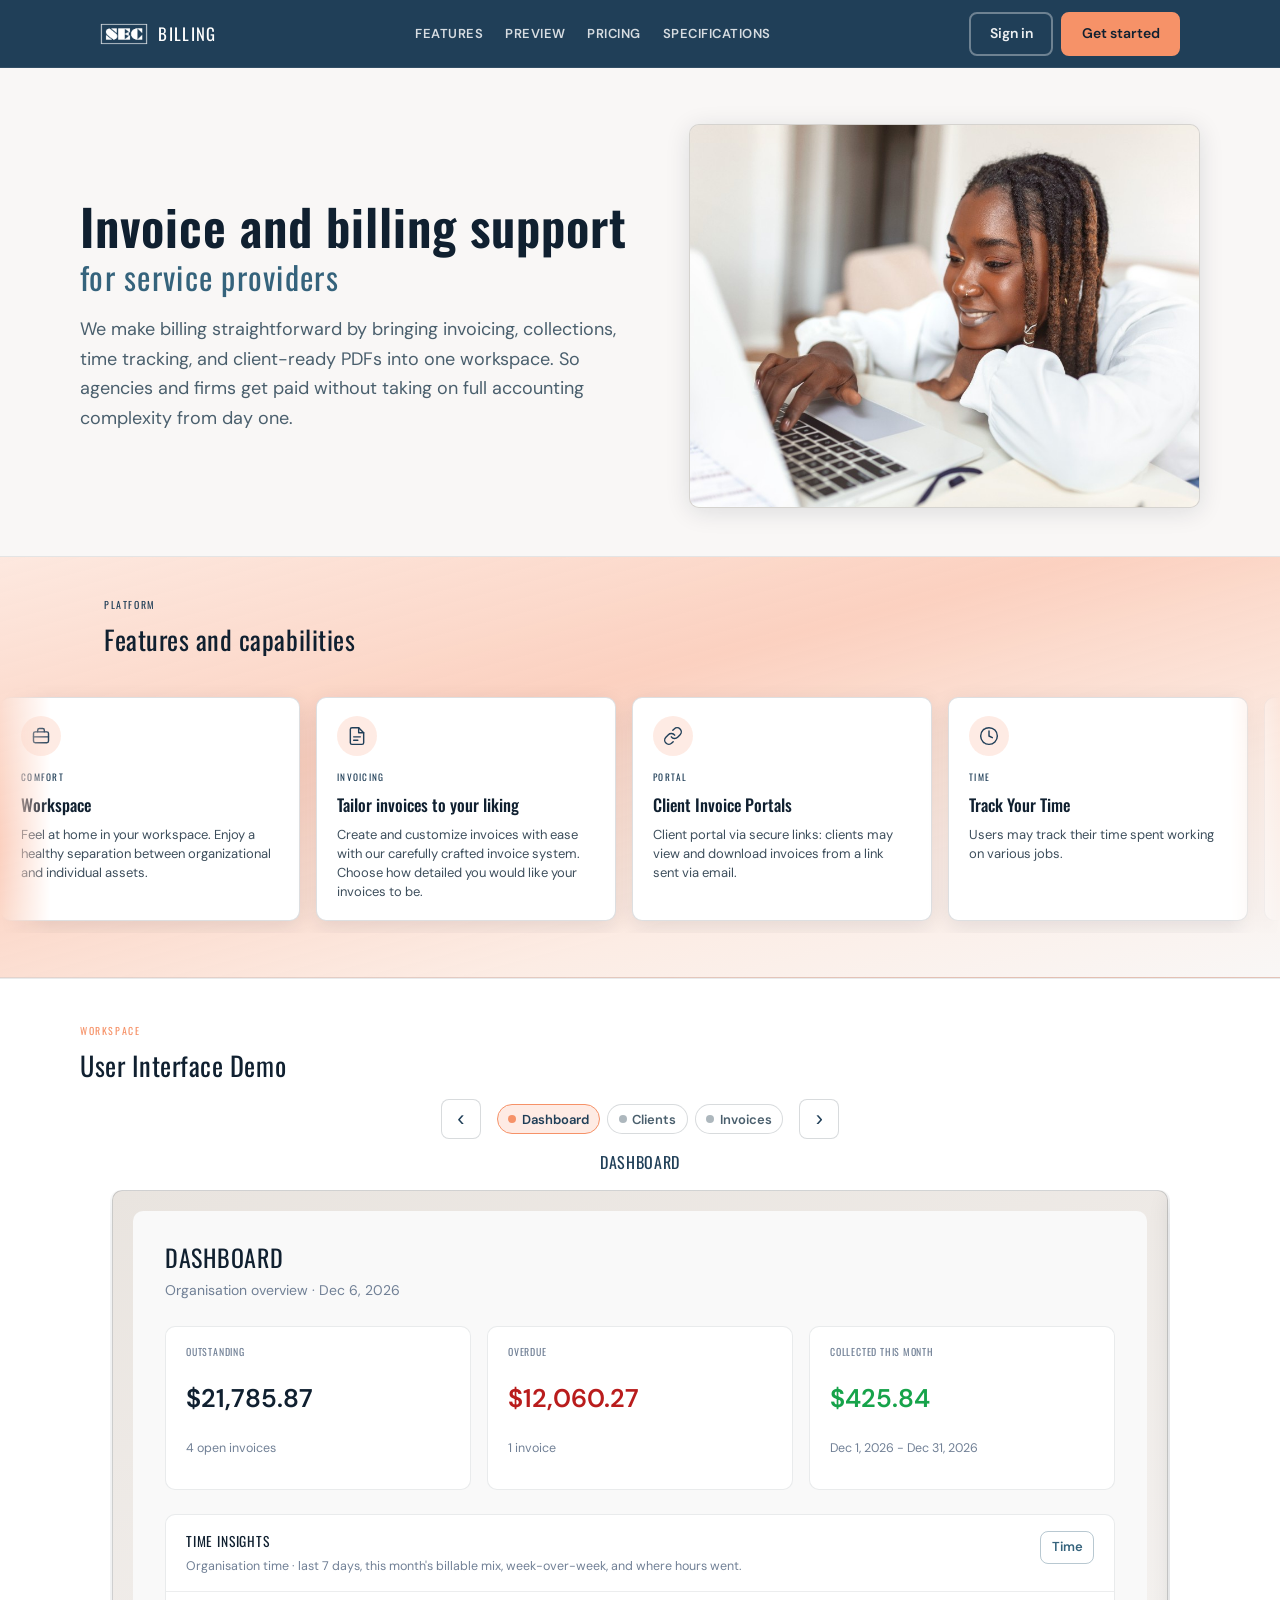
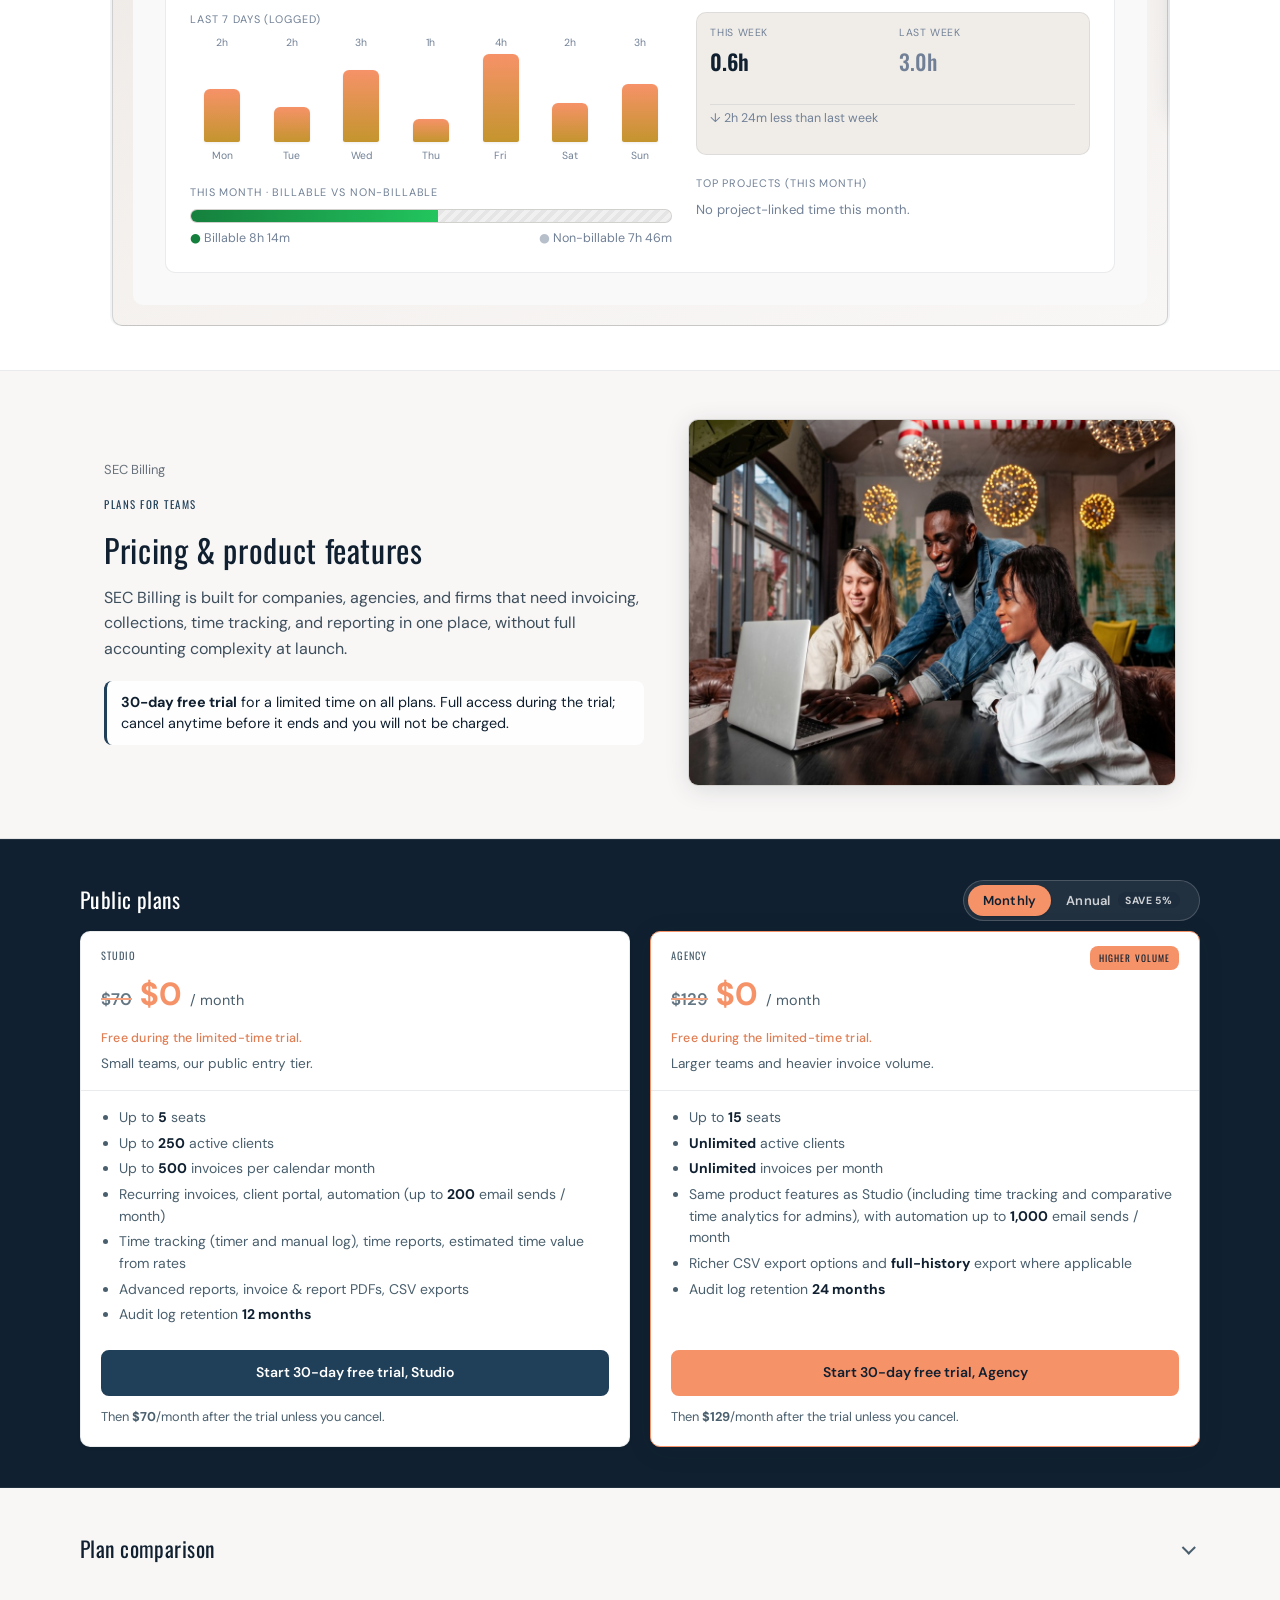
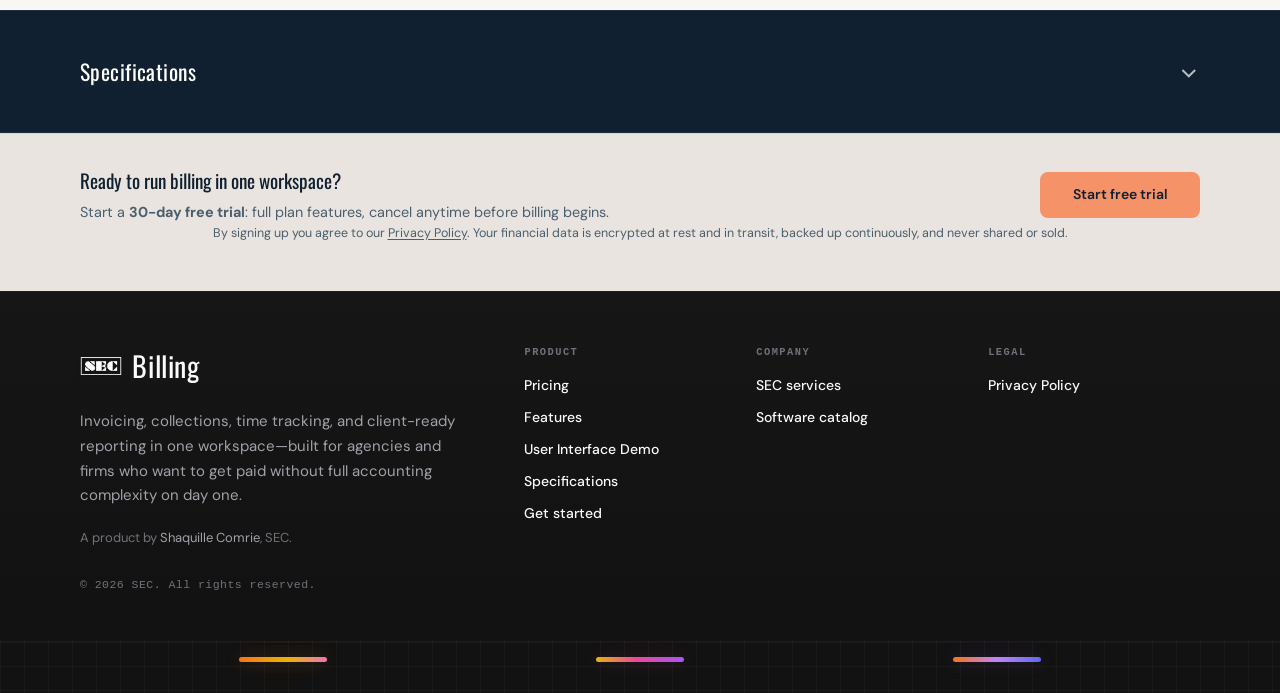
==== commit f033be81: "Marketing site refresh: previews carousel, hero/pricing imagery, copy and pricing toggle - Replace s" ====
--- a/index.html
+++ b/index.html
@@ -45,88 +45,113 @@
   </header>
 
   <main>
-    <section class="marketing-intro" id="intro" aria-labelledby="intro-heading">
-      <div class="marketing-intro__inner">
-        <h1 class="marketing-intro__headline" id="intro-heading">
-          <span class="marketing-intro__headline-line marketing-intro__headline-line--primary">Invoice and billing support</span>
-          <span class="marketing-intro__headline-line marketing-intro__headline-line--secondary">for service providers</span>
-        </h1>
-        <p class="marketing-intro__lede">
-          We make billing straightforward by bringing invoicing, collections, time tracking, and client-ready PDFs into one workspace. So agencies and firms get paid without taking on full accounting complexity from day one.
-        </p>
+    <section class="marketing-intro marketing-intro--split" id="intro" aria-labelledby="intro-heading">
+      <div class="marketing-intro__inner marketing-intro__split">
+        <div class="marketing-intro__copy">
+          <h1 class="marketing-intro__headline" id="intro-heading">
+            <span class="marketing-intro__headline-line marketing-intro__headline-line--primary">Invoice and billing support</span>
+            <span class="marketing-intro__headline-line marketing-intro__headline-line--secondary">for service providers</span>
+          </h1>
+          <p class="marketing-intro__lede">
+            We make billing straightforward by bringing invoicing, collections, time tracking, and client-ready PDFs into one workspace. So agencies and firms get paid without taking on full accounting complexity from day one.
+          </p>
+        </div>
+        <figure class="marketing-intro__media" aria-hidden="true">
+          <img src="assets/marketing/hero-portrait.png" alt="" loading="lazy" decoding="async" width="900" height="600" />
+        </figure>
       </div>
     </section>
 
     <div class="marketing-hero" id="features">
       <div class="marketing-hero__intro pricing-page-inner">
         <p class="marketing-section-label">Platform</p>
-        <h2 class="marketing-section-head marketing-section-head--hero" id="features-heading">Capabilities from your specifications</h2>
+        <h2 class="marketing-section-head marketing-section-head--hero" id="features-heading">Features and capabilities</h2>
       </div>
 
       <div class="sec-billing-marquee" aria-hidden="true">
         <div class="sec-billing-marquee__track">
           <div class="sec-billing-marquee__group">
             <article class="feature-bubble feature-bubble--marquee">
-              <span class="feature-bubble__tag">Isolation</span>
+              <span class="feature-bubble__icon" aria-hidden="true">
+                <svg viewBox="0 0 24 24" fill="none" stroke="currentColor" stroke-width="1.7" stroke-linecap="round" stroke-linejoin="round"><rect x="3" y="7" width="18" height="13" rx="2"/><path d="M8 7V5a2 2 0 0 1 2-2h4a2 2 0 0 1 2 2v2"/><line x1="3" y1="13" x2="21" y2="13"/></svg>
+              </span>
+              <span class="feature-bubble__tag">Comfort</span>
               <h3>Workspace</h3>
-              <p>Multi-tenant workspaces with strict organization isolation</p>
-            </article>
-            <article class="feature-bubble feature-bubble--marquee">
+              <p>Feel at home in your workspace. Enjoy a healthy separation between organizational and individual assets.</p>
+            </article>
+            <article class="feature-bubble feature-bubble--marquee">
+              <span class="feature-bubble__icon" aria-hidden="true">
+                <svg viewBox="0 0 24 24" fill="none" stroke="currentColor" stroke-width="1.7" stroke-linecap="round" stroke-linejoin="round"><path d="M14 2H6a2 2 0 0 0-2 2v16a2 2 0 0 0 2 2h12a2 2 0 0 0 2-2V8z"/><polyline points="14 2 14 8 20 8"/><line x1="8" y1="13" x2="16" y2="13"/><line x1="8" y1="17" x2="13" y2="17"/></svg>
+              </span>
               <span class="feature-bubble__tag">Invoicing</span>
-              <h3>Clients &amp; line items</h3>
-              <p>Clients and invoices with line items, tax, and manual payment recording (including partial payments)</p>
-            </article>
-            <article class="feature-bubble feature-bubble--marquee">
+              <h3>Tailor invoices to your liking</h3>
+              <p>Create and customize invoices with ease with our carefully crafted invoice system. Choose how detailed you would like your invoices to be.</p>
+            </article>
+            <article class="feature-bubble feature-bubble--marquee">
+              <span class="feature-bubble__icon" aria-hidden="true">
+                <svg viewBox="0 0 24 24" fill="none" stroke="currentColor" stroke-width="1.7" stroke-linecap="round" stroke-linejoin="round"><path d="M10 13a5 5 0 0 0 7.54.54l3-3a5 5 0 0 0-7.07-7.07l-1.72 1.71"/><path d="M14 11a5 5 0 0 0-7.54-.54l-3 3a5 5 0 0 0 7.07 7.07l1.71-1.71"/></svg>
+              </span>
               <span class="feature-bubble__tag">Portal</span>
-              <h3>Secure links</h3>
-              <p>Client portal via secure links: view invoice, download PDF, optional payment-initiated note</p>
-            </article>
-            <article class="feature-bubble feature-bubble--marquee">
+              <h3>Client Invoice Portals</h3>
+              <p>Client portal via secure links: clients may view and download invoices from a link sent via email.</p>
+            </article>
+            <article class="feature-bubble feature-bubble--marquee">
+              <span class="feature-bubble__icon" aria-hidden="true">
+                <svg viewBox="0 0 24 24" fill="none" stroke="currentColor" stroke-width="1.7" stroke-linecap="round" stroke-linejoin="round"><circle cx="12" cy="12" r="10"/><polyline points="12 6 12 12 16 14"/></svg>
+              </span>
               <span class="feature-bubble__tag">Time</span>
-              <h3>Tracking &amp; rates</h3>
-              <p>Time tracking for admins and bookkeepers: one running timer per user (server-side), manual duration entry, edit past entries, billable flag, and optional rate overrides</p>
-            </article>
-            <article class="feature-bubble feature-bubble--marquee">
-              <span class="feature-bubble__tag">Recurring</span>
-              <h3>Schedules</h3>
-              <p>Recurring invoices / retainers with scheduled draft generation</p>
-            </article>
-            <article class="feature-bubble feature-bubble--marquee">
+              <h3>Track Your Time</h3>
+              <p>Users may track their time spent working on various jobs.</p>
+            </article>
+            <article class="feature-bubble feature-bubble--marquee">
+              <span class="feature-bubble__icon" aria-hidden="true">
+                <svg viewBox="0 0 24 24" fill="none" stroke="currentColor" stroke-width="1.7" stroke-linecap="round" stroke-linejoin="round"><polyline points="23 4 23 10 17 10"/><polyline points="1 20 1 14 7 14"/><path d="M3.51 9a9 9 0 0 1 14.85-3.36L23 10"/><path d="M20.49 15a9 9 0 0 1-14.85 3.36L1 14"/></svg>
+              </span>
               <span class="feature-bubble__tag">Automation</span>
-              <h3>Email templates</h3>
-              <p>Email templates and optional reminder automation with monthly send caps per tier</p>
-            </article>
-          </div>
-          <div class="sec-billing-marquee__group">
-            <article class="feature-bubble feature-bubble--marquee">
-              <span class="feature-bubble__tag">Isolation</span>
+              <h3>Recurring invoices</h3>
+              <p>Create recurring invoices with scheduled draft generation.</p>
+            </article>
+          </div>
+          <div class="sec-billing-marquee__group" aria-hidden="true">
+            <article class="feature-bubble feature-bubble--marquee">
+              <span class="feature-bubble__icon" aria-hidden="true">
+                <svg viewBox="0 0 24 24" fill="none" stroke="currentColor" stroke-width="1.7" stroke-linecap="round" stroke-linejoin="round"><rect x="3" y="7" width="18" height="13" rx="2"/><path d="M8 7V5a2 2 0 0 1 2-2h4a2 2 0 0 1 2 2v2"/><line x1="3" y1="13" x2="21" y2="13"/></svg>
+              </span>
+              <span class="feature-bubble__tag">Comfort</span>
               <h3>Workspace</h3>
-              <p>Multi-tenant workspaces with strict organization isolation</p>
-            </article>
-            <article class="feature-bubble feature-bubble--marquee">
+              <p>Feel at home in your workspace. Enjoy a healthy separation between organizational and individual assets.</p>
+            </article>
+            <article class="feature-bubble feature-bubble--marquee">
+              <span class="feature-bubble__icon" aria-hidden="true">
+                <svg viewBox="0 0 24 24" fill="none" stroke="currentColor" stroke-width="1.7" stroke-linecap="round" stroke-linejoin="round"><path d="M14 2H6a2 2 0 0 0-2 2v16a2 2 0 0 0 2 2h12a2 2 0 0 0 2-2V8z"/><polyline points="14 2 14 8 20 8"/><line x1="8" y1="13" x2="16" y2="13"/><line x1="8" y1="17" x2="13" y2="17"/></svg>
+              </span>
               <span class="feature-bubble__tag">Invoicing</span>
-              <h3>Clients &amp; line items</h3>
-              <p>Clients and invoices with line items, tax, and manual payment recording (including partial payments)</p>
-            </article>
-            <article class="feature-bubble feature-bubble--marquee">
+              <h3>Tailor invoices to your liking</h3>
+              <p>Create and customize invoices with ease with our carefully crafted invoice system. Choose how detailed you would like your invoices to be.</p>
+            </article>
+            <article class="feature-bubble feature-bubble--marquee">
+              <span class="feature-bubble__icon" aria-hidden="true">
+                <svg viewBox="0 0 24 24" fill="none" stroke="currentColor" stroke-width="1.7" stroke-linecap="round" stroke-linejoin="round"><path d="M10 13a5 5 0 0 0 7.54.54l3-3a5 5 0 0 0-7.07-7.07l-1.72 1.71"/><path d="M14 11a5 5 0 0 0-7.54-.54l-3 3a5 5 0 0 0 7.07 7.07l1.71-1.71"/></svg>
+              </span>
               <span class="feature-bubble__tag">Portal</span>
-              <h3>Secure links</h3>
-              <p>Client portal via secure links: view invoice, download PDF, optional payment-initiated note</p>
-            </article>
-            <article class="feature-bubble feature-bubble--marquee">
+              <h3>Client Invoice Portals</h3>
+              <p>Client portal via secure links: clients may view and download invoices from a link sent via email.</p>
+            </article>
+            <article class="feature-bubble feature-bubble--marquee">
+              <span class="feature-bubble__icon" aria-hidden="true">
+                <svg viewBox="0 0 24 24" fill="none" stroke="currentColor" stroke-width="1.7" stroke-linecap="round" stroke-linejoin="round"><circle cx="12" cy="12" r="10"/><polyline points="12 6 12 12 16 14"/></svg>
+              </span>
               <span class="feature-bubble__tag">Time</span>
-              <h3>Tracking &amp; rates</h3>
-              <p>Time tracking for admins and bookkeepers: one running timer per user (server-side), manual duration entry, edit past entries, billable flag, and optional rate overrides</p>
-            </article>
-            <article class="feature-bubble feature-bubble--marquee">
-              <span class="feature-bubble__tag">Recurring</span>
-              <h3>Schedules</h3>
-              <p>Recurring invoices / retainers with scheduled draft generation</p>
-            </article>
-            <article class="feature-bubble feature-bubble--marquee">
+              <h3>Track Your Time</h3>
+              <p>Users may track their time spent working on various jobs.</p>
+            </article>
+            <article class="feature-bubble feature-bubble--marquee">
+              <span class="feature-bubble__icon" aria-hidden="true">
+                <svg viewBox="0 0 24 24" fill="none" stroke="currentColor" stroke-width="1.7" stroke-linecap="round" stroke-linejoin="round"><polyline points="23 4 23 10 17 10"/><polyline points="1 20 1 14 7 14"/><path d="M3.51 9a9 9 0 0 1 14.85-3.36L23 10"/><path d="M20.49 15a9 9 0 0 1-14.85 3.36L1 14"/></svg>
+              </span>
               <span class="feature-bubble__tag">Automation</span>
-              <h3>Email templates</h3>
-              <p>Email templates and optional reminder automation with monthly send caps per tier</p>
+              <h3>Recurring invoices</h3>
+              <p>Create recurring invoices with scheduled draft generation.</p>
             </article>
           </div>
         </div>
@@ -141,7 +166,7 @@
     <section class="marketing-ui-previews" id="ui-previews" aria-labelledby="ui-previews-heading">
       <div class="pricing-page-inner">
         <p class="marketing-section-label">Workspace</p>
-        <h2 class="marketing-section-head" id="ui-previews-heading">UI previews</h2>
+        <h2 class="marketing-section-head" id="ui-previews-heading">User Interface Demo</h2>
       </div>
       <div class="marketing-ui-previews__shell pricing-page-inner">
         <div class="marketing-ui-previews__carousel" data-ui-carousel role="region" aria-roledescription="carousel" aria-label="Product UI previews">
@@ -530,32 +555,58 @@
       </div>
     </section>
 
-    <section class="marketing-pricing-intro" id="pricing-intro" aria-labelledby="pricing-intro-heading">
-      <div class="marketing-hero__pricing pricing-page-inner">
-        <p class="billing-pricing-breadcrumb">SEC Billing</p>
-        <p class="billing-pricing-kicker">Plans for teams</p>
-        <h2 class="marketing-hero__pricing-title" id="pricing-intro-heading">Pricing &amp; product features</h2>
-        <p class="billing-pricing-lead">
-          SEC Billing is built for companies, agencies, and firms that need invoicing, collections,
-          time tracking, and reporting in one place, without full accounting complexity at launch.
-        </p>
-        <p class="billing-pricing-trial" role="status">
-          <strong>30-day free trial</strong> for a limited time on every public plan. Full access during the trial; cancel anytime before it ends and you will not be charged.
-        </p>
+    <section class="marketing-pricing-intro marketing-pricing-intro--split" id="pricing-intro" aria-labelledby="pricing-intro-heading">
+      <div class="marketing-hero__pricing pricing-page-inner marketing-pricing-intro__split">
+        <div class="marketing-pricing-intro__copy">
+          <p class="billing-pricing-breadcrumb">SEC Billing</p>
+          <p class="billing-pricing-kicker">Plans for teams</p>
+          <h2 class="marketing-hero__pricing-title" id="pricing-intro-heading">Pricing &amp; product features</h2>
+          <p class="billing-pricing-lead">
+            SEC Billing is built for companies, agencies, and firms that need invoicing, collections,
+            time tracking, and reporting in one place, without full accounting complexity at launch.
+          </p>
+          <p class="billing-pricing-trial" role="status">
+            <strong>30-day free trial</strong> for a limited time on all plans. Full access during the trial; cancel anytime before it ends and you will not be charged.
+          </p>
+        </div>
+        <figure class="marketing-pricing-intro__media" aria-hidden="true">
+          <img src="assets/marketing/pricing-team.png" alt="" loading="lazy" decoding="async" width="900" height="675" />
+        </figure>
       </div>
     </section>
 
     <section class="billing-section billing-section--dark" id="pricing">
       <div class="pricing-page-inner">
-        <h2 class="billing-section-title">Public plans</h2>
-        <div class="billing-plan-grid">
+        <div class="billing-plan-header">
+          <h2 class="billing-section-title">Public plans</h2>
+          <div class="billing-cycle-toggle" data-cycle-toggle role="group" aria-label="Billing cycle">
+            <button type="button" class="billing-cycle-toggle__btn billing-cycle-toggle__btn--active" data-cycle="monthly" aria-pressed="true">Monthly</button>
+            <button type="button" class="billing-cycle-toggle__btn" data-cycle="annual" aria-pressed="false">
+              Annual
+              <span class="billing-cycle-toggle__pill">Save 5%</span>
+            </button>
+          </div>
+        </div>
+        <p class="billing-cycle-note billing-cycle-note--annual">Annual plans are billed upfront and skip the 30-day free trial.</p>
+
+        <div class="billing-plan-grid" data-pricing-grid data-cycle="monthly">
           <div class="billing-plan-card">
             <div class="billing-plan-card__head">
               <span class="billing-plan-tier">Studio</span>
-              <div class="billing-plan-price">
-                <strong>$70</strong>
+
+              <div class="billing-plan-price billing-plan-price--promo billing-cycle--monthly">
+                <span class="billing-plan-price__strike" aria-label="Regular price seventy dollars per month"><s>$70</s></span>
+                <strong>$0</strong>
                 <span class="text-muted" style="font-size: 0.9rem">/ month</span>
               </div>
+              <p class="billing-plan-price__note billing-cycle--monthly">Free during the limited-time trial.</p>
+
+              <div class="billing-plan-price billing-cycle--annual">
+                <strong>$66.50</strong>
+                <span class="text-muted" style="font-size: 0.9rem">/ month</span>
+              </div>
+              <p class="billing-plan-price__note billing-cycle--annual">Billed <strong>$798</strong> annually &middot; saves $42.</p>
+
               <p class="text-muted" style="margin: 0; font-size: 0.85rem; line-height: 1.45">
                 Small teams, our public entry tier.
               </p>
@@ -571,9 +622,11 @@
                 <li>Audit log retention <strong>12 months</strong></li>
               </ul>
               <div class="billing-cta-row">
-                <a class="billing-plan-cta billing-cta-wide" data-billing-path="/register" href="#">Start 30-day free trial, Studio</a>
-              </div>
-              <p class="billing-plan-trial-note">Then <strong>$70</strong>/month after the trial unless you cancel.</p>
+                <a class="billing-plan-cta billing-cta-wide billing-cycle--monthly" data-billing-path="/register" href="#">Start 30-day free trial, Studio</a>
+                <a class="billing-plan-cta billing-cta-wide billing-cycle--annual" data-billing-path="/register?plan=studio&amp;cycle=annual" href="#">Pay $798 / year, Studio</a>
+              </div>
+              <p class="billing-plan-trial-note billing-cycle--monthly">Then <strong>$70</strong>/month after the trial unless you cancel.</p>
+              <p class="billing-plan-trial-note billing-cycle--annual">Annual plans are billed upfront. The 30-day free trial does not apply.</p>
             </div>
           </div>
 
@@ -581,12 +634,22 @@
             <div class="billing-plan-badge" aria-hidden="true">Higher volume</div>
             <div class="billing-plan-card__head">
               <span class="billing-plan-tier">Agency</span>
-              <div class="billing-plan-price">
-                <strong>From $129</strong>
+
+              <div class="billing-plan-price billing-plan-price--promo billing-cycle--monthly">
+                <span class="billing-plan-price__strike" aria-label="Regular price one hundred and twenty-nine dollars per month"><s>$129</s></span>
+                <strong>$0</strong>
                 <span class="text-muted" style="font-size: 0.9rem">/ month</span>
               </div>
+              <p class="billing-plan-price__note billing-cycle--monthly">Free during the limited-time trial.</p>
+
+              <div class="billing-plan-price billing-cycle--annual">
+                <strong>$122.55</strong>
+                <span class="text-muted" style="font-size: 0.9rem">/ month</span>
+              </div>
+              <p class="billing-plan-price__note billing-cycle--annual">Billed <strong>$1,470.60</strong> annually &middot; saves $77.40.</p>
+
               <p class="text-muted" style="margin: 0; font-size: 0.85rem; line-height: 1.45">
-                Larger teams and heavier invoice volume. Typical range <strong>$129–$199</strong> depending on seats and usage; we confirm your rate before activation.
+                Larger teams and heavier invoice volume.
               </p>
             </div>
             <div class="billing-plan-card__body">
@@ -599,9 +662,11 @@
                 <li>Audit log retention <strong>24 months</strong></li>
               </ul>
               <div class="billing-cta-row">
-                <a class="billing-plan-cta billing-plan-cta--accent billing-cta-wide" data-billing-path="/register" href="#">Start 30-day free trial, Agency</a>
-              </div>
-              <p class="billing-plan-trial-note">Pricing confirmed before activation; same <strong>30-day</strong> trial terms apply.</p>
+                <a class="billing-plan-cta billing-plan-cta--accent billing-cta-wide billing-cycle--monthly" data-billing-path="/register" href="#">Start 30-day free trial, Agency</a>
+                <a class="billing-plan-cta billing-plan-cta--accent billing-cta-wide billing-cycle--annual" data-billing-path="/register?plan=agency&amp;cycle=annual" href="#">Pay $1,470.60 / year, Agency</a>
+              </div>
+              <p class="billing-plan-trial-note billing-cycle--monthly">Then <strong>$129</strong>/month after the trial unless you cancel.</p>
+              <p class="billing-plan-trial-note billing-cycle--annual">Annual plans are billed upfront. The 30-day free trial does not apply.</p>
             </div>
           </div>
         </div>
@@ -610,63 +675,77 @@
 
     <section class="billing-section">
       <div class="pricing-page-inner">
-        <h2 class="billing-section-title">Plan comparison</h2>
-        <div style="overflow-x: auto; -webkit-overflow-scrolling: touch">
-          <table class="pricing-table">
-            <thead>
-              <tr>
-                <th style="min-width: 200px">Capability</th>
-                <th style="min-width: 130px">Studio</th>
-                <th style="min-width: 130px">Agency</th>
-              </tr>
-            </thead>
-            <tbody>
-              <tr><td>Free trial</td><td>30 days</td><td>30 days</td></tr>
-              <tr><td>Seats (logins)</td><td>5</td><td>15</td></tr>
-              <tr><td>Active clients</td><td>250</td><td>Unlimited</td></tr>
-              <tr><td>Invoices / calendar month</td><td>500</td><td>Unlimited</td></tr>
-              <tr><td>Time tracking (timer, manual entry, edit history)</td><td>Yes</td><td>Yes</td></tr>
-              <tr><td>Time reports and estimated value (rates)</td><td>Yes</td><td>Yes</td></tr>
-              <tr><td>Admin: org-wide and comparative time analytics</td><td>Yes</td><td>Yes</td></tr>
-              <tr><td>Recurring invoices</td><td>Yes</td><td>Yes</td></tr>
-              <tr><td>Client portal &amp; PDF download</td><td>Yes</td><td>Yes</td></tr>
-              <tr><td>Branded PDFs &amp; org logo</td><td>Yes</td><td>Yes</td></tr>
-              <tr><td>Email automation cap / month</td><td>200 sends</td><td>1,000 sends</td></tr>
-              <tr><td>Reports &amp; charts in app</td><td>Yes</td><td>Yes</td></tr>
-              <tr><td>Report PDF export</td><td>Yes</td><td>Yes</td></tr>
-              <tr><td>CSV exports</td><td>Standard</td><td>Full history</td></tr>
-              <tr><td>Audit log</td><td>12 months</td><td>24 months</td></tr>
-            </tbody>
-          </table>
-        </div>
+        <details class="billing-collapsible">
+          <summary class="billing-collapsible__summary">
+            <h2 class="billing-section-title billing-collapsible__title">Plan comparison</h2>
+            <span class="billing-collapsible__chevron" aria-hidden="true"></span>
+          </summary>
+          <div class="billing-collapsible__content">
+            <div style="overflow-x: auto; -webkit-overflow-scrolling: touch">
+              <table class="pricing-table">
+                <thead>
+                  <tr>
+                    <th style="min-width: 200px">Capability</th>
+                    <th style="min-width: 130px">Studio</th>
+                    <th style="min-width: 130px">Agency</th>
+                  </tr>
+                </thead>
+                <tbody>
+                  <tr><td>Free trial</td><td>30 days</td><td>30 days</td></tr>
+                  <tr><td>Seats (logins)</td><td>5</td><td>15</td></tr>
+                  <tr><td>Active clients</td><td>250</td><td>Unlimited</td></tr>
+                  <tr><td>Invoices / calendar month</td><td>500</td><td>Unlimited</td></tr>
+                  <tr><td>Time tracking (timer, manual entry, edit history)</td><td>Yes</td><td>Yes</td></tr>
+                  <tr><td>Time reports and estimated value (rates)</td><td>Yes</td><td>Yes</td></tr>
+                  <tr><td>Admin: org-wide and comparative time analytics</td><td>Yes</td><td>Yes</td></tr>
+                  <tr><td>Recurring invoices</td><td>Yes</td><td>Yes</td></tr>
+                  <tr><td>Client portal &amp; PDF download</td><td>Yes</td><td>Yes</td></tr>
+                  <tr><td>Branded PDFs &amp; org logo</td><td>Yes</td><td>Yes</td></tr>
+                  <tr><td>Email automation cap / month</td><td>200 sends</td><td>1,000 sends</td></tr>
+                  <tr><td>Reports &amp; charts in app</td><td>Yes</td><td>Yes</td></tr>
+                  <tr><td>Report PDF export</td><td>Yes</td><td>Yes</td></tr>
+                  <tr><td>CSV exports</td><td>Standard</td><td>Full history</td></tr>
+                  <tr><td>Audit log</td><td>12 months</td><td>24 months</td></tr>
+                </tbody>
+              </table>
+            </div>
+          </div>
+        </details>
       </div>
     </section>
 
     <section class="billing-section billing-section--dark" id="specifications">
       <div class="pricing-page-inner">
-        <h2 class="billing-section-title">Specifications</h2>
-        <div class="billing-spec-card">
-          <div class="billing-spec-card__body">
-            <div class="billing-check-grid">
-              <div class="billing-check-row"><span class="billing-check-row__icon" aria-hidden="true">✓</span><span>Multi-tenant workspaces with strict organization isolation</span></div>
-              <div class="billing-check-row"><span class="billing-check-row__icon" aria-hidden="true">✓</span><span>Clients and invoices with line items, tax, and manual payment recording (including partial payments)</span></div>
-              <div class="billing-check-row"><span class="billing-check-row__icon" aria-hidden="true">✓</span><span>Due dates with search, filters, and sorting by client, due date, amount, and invoice number</span></div>
-              <div class="billing-check-row"><span class="billing-check-row__icon" aria-hidden="true">✓</span><span>Invoice workflow: draft and ready states, collaborator edits, request send, and void approvals with admin override where configured</span></div>
-              <div class="billing-check-row"><span class="billing-check-row__icon" aria-hidden="true">✓</span><span>Statuses for draft, ready, sent, overdue, paid, and void; balance tracking after payments</span></div>
-              <div class="billing-check-row"><span class="billing-check-row__icon" aria-hidden="true">✓</span><span>Branded invoice PDFs and optional organization logo on PDFs and client portal</span></div>
-              <div class="billing-check-row"><span class="billing-check-row__icon" aria-hidden="true">✓</span><span>Client portal via secure links: view invoice, download PDF, optional payment-initiated note</span></div>
-              <div class="billing-check-row"><span class="billing-check-row__icon" aria-hidden="true">✓</span><span>Time tracking for admins and bookkeepers: one running timer per user (server-side), manual duration entry, edit past entries, billable flag, and optional rate overrides</span></div>
-              <div class="billing-check-row"><span class="billing-check-row__icon" aria-hidden="true">✓</span><span>Default hourly rates at organization, user, and client level for estimated time value in reports (operational insight, not payroll or GAAP)</span></div>
-              <div class="billing-check-row"><span class="billing-check-row__icon" aria-hidden="true">✓</span><span>Time reports: hours by month and by client; admins can compare bookkeepers and view org-wide time (viewers have no time access)</span></div>
-              <div class="billing-check-row"><span class="billing-check-row__icon" aria-hidden="true">✓</span><span>Performance reports with charts; export period reports as PDF with chart images</span></div>
-              <div class="billing-check-row"><span class="billing-check-row__icon" aria-hidden="true">✓</span><span>CSV exports for accountants (invoices, payments, clients, and line items; depth varies by plan)</span></div>
-              <div class="billing-check-row"><span class="billing-check-row__icon" aria-hidden="true">✓</span><span>Recurring invoices / retainers with scheduled draft generation</span></div>
-              <div class="billing-check-row"><span class="billing-check-row__icon" aria-hidden="true">✓</span><span>Email templates and optional reminder automation with monthly send caps per tier</span></div>
-              <div class="billing-check-row"><span class="billing-check-row__icon" aria-hidden="true">✓</span><span>Roles: admin, bookkeeper, and viewer. Studio and Agency let you assign every seat to admin or bookkeeper if needed (viewer when you want read-only)</span></div>
-              <div class="billing-check-row"><span class="billing-check-row__icon" aria-hidden="true">✓</span><span>Password reset, email job history with retry for failed sends, and audit logging for operations</span></div>
-            </div>
-          </div>
-        </div>
+        <details class="billing-collapsible billing-collapsible--dark">
+          <summary class="billing-collapsible__summary">
+            <h2 class="billing-section-title billing-collapsible__title">Specifications</h2>
+            <span class="billing-collapsible__chevron" aria-hidden="true"></span>
+          </summary>
+          <div class="billing-collapsible__content">
+            <div class="billing-spec-card">
+              <div class="billing-spec-card__body">
+                <div class="billing-check-grid">
+                  <div class="billing-check-row"><span class="billing-check-row__icon" aria-hidden="true">✓</span><span>Multi-tenant workspaces with strict organization isolation</span></div>
+                  <div class="billing-check-row"><span class="billing-check-row__icon" aria-hidden="true">✓</span><span>Clients and invoices with line items, tax, and manual payment recording (including partial payments)</span></div>
+                  <div class="billing-check-row"><span class="billing-check-row__icon" aria-hidden="true">✓</span><span>Due dates with search, filters, and sorting by client, due date, amount, and invoice number</span></div>
+                  <div class="billing-check-row"><span class="billing-check-row__icon" aria-hidden="true">✓</span><span>Invoice workflow: draft and ready states, collaborator edits, request send, and void approvals with admin override where configured</span></div>
+                  <div class="billing-check-row"><span class="billing-check-row__icon" aria-hidden="true">✓</span><span>Statuses for draft, ready, sent, overdue, paid, and void; balance tracking after payments</span></div>
+                  <div class="billing-check-row"><span class="billing-check-row__icon" aria-hidden="true">✓</span><span>Branded invoice PDFs and optional organization logo on PDFs and client portal</span></div>
+                  <div class="billing-check-row"><span class="billing-check-row__icon" aria-hidden="true">✓</span><span>Client portal via secure links: view invoice, download PDF, optional payment-initiated note</span></div>
+                  <div class="billing-check-row"><span class="billing-check-row__icon" aria-hidden="true">✓</span><span>Time tracking for admins and bookkeepers: one running timer per user (server-side), manual duration entry, edit past entries, billable flag, and optional rate overrides</span></div>
+                  <div class="billing-check-row"><span class="billing-check-row__icon" aria-hidden="true">✓</span><span>Default hourly rates at organization, user, and client level for estimated time value in reports (operational insight, not payroll or GAAP)</span></div>
+                  <div class="billing-check-row"><span class="billing-check-row__icon" aria-hidden="true">✓</span><span>Time reports: hours by month and by client; admins can compare bookkeepers and view org-wide time (viewers have no time access)</span></div>
+                  <div class="billing-check-row"><span class="billing-check-row__icon" aria-hidden="true">✓</span><span>Performance reports with charts; export period reports as PDF with chart images</span></div>
+                  <div class="billing-check-row"><span class="billing-check-row__icon" aria-hidden="true">✓</span><span>CSV exports for accountants (invoices, payments, clients, and line items; depth varies by plan)</span></div>
+                  <div class="billing-check-row"><span class="billing-check-row__icon" aria-hidden="true">✓</span><span>Recurring invoices / retainers with scheduled draft generation</span></div>
+                  <div class="billing-check-row"><span class="billing-check-row__icon" aria-hidden="true">✓</span><span>Email templates and optional reminder automation with monthly send caps per tier</span></div>
+                  <div class="billing-check-row"><span class="billing-check-row__icon" aria-hidden="true">✓</span><span>Roles: admin, bookkeeper, and viewer. Studio and Agency let you assign every seat to admin or bookkeeper if needed (viewer when you want read-only)</span></div>
+                  <div class="billing-check-row"><span class="billing-check-row__icon" aria-hidden="true">✓</span><span>Password reset, email job history with retry for failed sends, and audit logging for operations</span></div>
+                </div>
+              </div>
+            </div>
+          </div>
+        </details>
       </div>
     </section>
 
@@ -689,10 +768,62 @@
   </main>
 
   <footer class="sec-billing-site-footer">
-    SEC Billing is a product by Shaquille Comrie, SEC.
-    Freelance services &amp; quotes: <a href="https://elreyriquez.github.io/sec-services/" target="_blank" rel="noopener noreferrer">SEC services</a>.
-    &nbsp;·&nbsp;
-    <a data-billing-path="/privacy" href="#">Privacy Policy</a>
+    <div class="sec-billing-footer__surface">
+      <div class="pricing-page-inner sec-billing-footer__grid">
+        <div class="sec-billing-footer__brand">
+          <a href="index.html" class="sec-billing-footer__logo-lockup" aria-label="SEC Billing home">
+            <span class="sec-billing-footer__logo-mark">
+              <img src="assets/logo/SECLogo.png" alt="" width="120" height="48" decoding="async" />
+            </span>
+            <span class="sec-billing-footer__logo-word">Billing</span>
+          </a>
+          <p class="sec-billing-footer__tagline">
+            Invoicing, collections, time tracking, and client-ready reporting in one workspace—built for agencies and firms who want to get paid without full accounting complexity on day one.
+          </p>
+          <p class="sec-billing-footer__credit">
+            A product by <span class="sec-billing-footer__credit-name">Shaquille Comrie</span>, SEC.
+          </p>
+          <p class="sec-billing-footer__copyright">&copy; 2026 SEC. All rights reserved.</p>
+        </div>
+
+        <nav class="sec-billing-footer__cols" aria-label="Footer">
+          <div class="sec-billing-footer__col">
+            <p class="sec-billing-footer__col-head">Product</p>
+            <ul class="sec-billing-footer__links">
+              <li><a href="#pricing">Pricing</a></li>
+              <li><a href="#features">Features</a></li>
+              <li><a href="#ui-previews">User Interface Demo</a></li>
+              <li><a href="#specifications">Specifications</a></li>
+              <li><a data-billing-path="/register" href="#">Get started</a></li>
+            </ul>
+          </div>
+          <div class="sec-billing-footer__col">
+            <p class="sec-billing-footer__col-head">Company</p>
+            <ul class="sec-billing-footer__links">
+              <li>
+                <a href="https://elreyriquez.github.io/sec-services/" target="_blank" rel="noopener noreferrer">SEC services</a>
+              </li>
+              <li>
+                <a href="https://elreyriquez.github.io/sec-services/software.html" target="_blank" rel="noopener noreferrer">Software catalog</a>
+              </li>
+            </ul>
+          </div>
+          <div class="sec-billing-footer__col">
+            <p class="sec-billing-footer__col-head">Legal</p>
+            <ul class="sec-billing-footer__links">
+              <li><a data-billing-path="/privacy" href="#">Privacy Policy</a></li>
+            </ul>
+          </div>
+        </nav>
+      </div>
+    </div>
+    <div class="sec-billing-footer__accent" aria-hidden="true">
+      <div class="sec-billing-footer__accent-inner">
+        <span class="sec-billing-footer__accent-bar sec-billing-footer__accent-bar--a"></span>
+        <span class="sec-billing-footer__accent-bar sec-billing-footer__accent-bar--b"></span>
+        <span class="sec-billing-footer__accent-bar sec-billing-footer__accent-bar--c"></span>
+      </div>
+    </div>
   </footer>
 
   <script src="js/config.js"></script>
@@ -721,5 +852,6 @@
   <script src="js/nav.js"></script>
   <script src="js/ui-preview-carousel.js"></script>
   <script src="js/dashboard-preview.js"></script>
+  <script src="js/pricing-toggle.js"></script>
 </body>
 </html>
--- a/css/site.css
+++ b/css/site.css
@@ -325,16 +325,221 @@
   color: var(--text);
 }
 
-/* Site footer */
+/* Site footer — dark professional shell */
 .sec-billing-site-footer {
-  border-top: 1px solid var(--border);
-  background: var(--surface);
-  padding: 1.5rem 1.25rem 2rem;
-  text-align: center;
+  --footer-bg: #121212;
+  --footer-elevated: #161616;
+  --footer-text: #fafafa;
+  --footer-muted: #a1a1aa;
+  --footer-dim: #71717a;
+  --footer-grid: rgba(255, 255, 255, 0.05);
+  margin-top: 0;
+  background: var(--footer-bg);
+  color: var(--footer-muted);
+}
+
+.sec-billing-footer__surface {
+  padding: 3.25rem 1.5rem 3rem;
+  border-top: 1px solid rgba(255, 255, 255, 0.06);
+  background: linear-gradient(180deg, var(--footer-elevated) 0%, var(--footer-bg) 85%);
+}
+
+.sec-billing-footer__grid {
+  display: grid;
+  grid-template-columns: minmax(0, 1.15fr) minmax(0, 2fr);
+  gap: 3rem 3.5rem;
+  align-items: start;
+  max-width: 1120px;
+  margin: 0 auto;
+}
+
+.sec-billing-footer__brand {
+  max-width: 26rem;
+}
+
+.sec-billing-footer__logo-lockup {
+  display: inline-flex;
+  align-items: center;
+  gap: 0.65rem;
+  text-decoration: none;
+  color: var(--footer-text);
+  margin-bottom: 1.35rem;
+}
+
+.sec-billing-footer__logo-lockup:hover .sec-billing-footer__logo-word {
+  color: var(--melon);
+}
+
+.sec-billing-footer__logo-mark {
+  display: flex;
+  align-items: center;
+  line-height: 0;
+}
+
+.sec-billing-footer__logo-mark img {
+  height: 42px;
+  width: auto;
+  max-width: 110px;
+  object-fit: contain;
+  /* Flatten to monochrome then invert for white mark on dark footer */
+  filter: brightness(0) invert(1) drop-shadow(0 1px 2px rgba(0, 0, 0, 0.35));
+}
+
+.sec-billing-footer__logo-word {
+  font-family: var(--font-head);
+  font-size: 1.75rem;
+  font-weight: 400;
+  letter-spacing: 0.02em;
+  color: var(--footer-text);
+  transition: color 0.2s ease;
+}
+
+.sec-billing-footer__tagline {
+  margin: 0 0 1.25rem;
+  font-size: 0.9375rem;
+  line-height: 1.65;
+  color: var(--footer-muted);
+  font-weight: 400;
+}
+
+.sec-billing-footer__credit {
+  margin: 0 0 1.75rem;
   font-size: 0.8125rem;
-  color: var(--text-muted);
-}
-
-.sec-billing-site-footer a {
-  color: var(--accent-hover);
-}
+  line-height: 1.5;
+  color: var(--footer-dim);
+}
+
+.sec-billing-footer__credit-name {
+  color: var(--footer-muted);
+}
+
+.sec-billing-footer__copyright {
+  margin: 0;
+  font-family: ui-monospace, "SF Mono", Menlo, Monaco, Consolas, "Liberation Mono", "Courier New", monospace;
+  font-size: 0.72rem;
+  letter-spacing: 0.04em;
+  color: var(--footer-dim);
+}
+
+.sec-billing-footer__cols {
+  display: grid;
+  grid-template-columns: repeat(3, minmax(0, 1fr));
+  gap: 1.75rem 1.25rem;
+}
+
+.sec-billing-footer__col-head {
+  margin: 0 0 0.85rem;
+  font-family: ui-monospace, "SF Mono", Menlo, Monaco, Consolas, "Liberation Mono", "Courier New", monospace;
+  font-size: 0.65rem;
+  font-weight: 600;
+  letter-spacing: 0.14em;
+  text-transform: uppercase;
+  color: var(--footer-dim);
+}
+
+.sec-billing-footer__links {
+  margin: 0;
+  padding: 0;
+  list-style: none;
+}
+
+.sec-billing-footer__links li {
+  margin-bottom: 0.55rem;
+}
+
+.sec-billing-footer__links li:last-child {
+  margin-bottom: 0;
+}
+
+.sec-billing-footer__links a {
+  font-size: 0.875rem;
+  font-weight: 500;
+  color: var(--footer-text);
+  text-decoration: none;
+  transition: color 0.18s ease, opacity 0.18s ease;
+}
+
+.sec-billing-footer__links a:hover {
+  color: var(--melon);
+}
+
+.sec-billing-footer__links a:focus-visible {
+  outline: 2px solid var(--melon);
+  outline-offset: 3px;
+  border-radius: 2px;
+}
+
+/* Bottom grid + accent bars */
+.sec-billing-footer__accent {
+  position: relative;
+  min-height: 3.25rem;
+  background-color: var(--footer-bg);
+  background-image: linear-gradient(rgba(255, 255, 255, 0.03) 1px, transparent 1px),
+    linear-gradient(90deg, rgba(255, 255, 255, 0.03) 1px, transparent 1px);
+  background-size: 24px 24px;
+  border-top: 1px solid rgba(255, 255, 255, 0.05);
+}
+
+.sec-billing-footer__accent-inner {
+  max-width: 1120px;
+  margin: 0 auto;
+  padding: 0 1.5rem 1.25rem;
+  display: grid;
+  grid-template-columns: 1fr 1fr 1fr;
+  align-items: end;
+  min-height: 2.5rem;
+}
+
+.sec-billing-footer__accent-bar {
+  display: block;
+  height: 5px;
+  width: min(88px, 72%);
+  margin: 0 auto;
+  border-radius: 3px;
+  align-self: end;
+}
+
+.sec-billing-footer__accent-bar--a {
+  background: linear-gradient(90deg, #f97316 0%, #eab308 55%, #f472b6 100%);
+  box-shadow: 0 0 18px rgba(249, 115, 22, 0.25);
+}
+
+.sec-billing-footer__accent-bar--b {
+  background: linear-gradient(90deg, #eab308 0%, #ec4899 45%, #a855f7 100%);
+  box-shadow: 0 0 18px rgba(236, 72, 153, 0.2);
+}
+
+.sec-billing-footer__accent-bar--c {
+  background: linear-gradient(90deg, #f97316 0%, #c084fc 50%, #6366f1 100%);
+  box-shadow: 0 0 18px rgba(168, 85, 247, 0.22);
+}
+
+@media (max-width: 960px) {
+  .sec-billing-footer__grid {
+    grid-template-columns: 1fr;
+    gap: 2.5rem;
+  }
+
+  .sec-billing-footer__cols {
+    grid-template-columns: repeat(3, minmax(0, 1fr));
+  }
+}
+
+@media (max-width: 620px) {
+  .sec-billing-footer__surface {
+    padding: 2.5rem 1.25rem 2.25rem;
+  }
+
+  .sec-billing-footer__cols {
+    grid-template-columns: repeat(2, minmax(0, 1fr));
+    gap: 1.75rem 1rem;
+  }
+
+  .sec-billing-footer__accent-inner {
+    padding-bottom: 1rem;
+  }
+
+  .sec-billing-footer__accent-bar {
+    width: min(72px, 78%);
+  }
+}
--- a/css/billing-pricing.css
+++ b/css/billing-pricing.css
@@ -97,6 +97,206 @@
   margin: 0 0 1.25rem;
   font-weight: 400;
   letter-spacing: 0.02em;
+}
+
+/* Pricing header: title + cycle toggle */
+.billing-plan-header {
+  display: flex;
+  align-items: center;
+  justify-content: space-between;
+  flex-wrap: wrap;
+  gap: 0.85rem 1.25rem;
+  margin-bottom: 0.65rem;
+}
+
+.billing-plan-header .billing-section-title {
+  margin: 0;
+}
+
+.billing-cycle-toggle {
+  display: inline-flex;
+  align-items: stretch;
+  padding: 0.25rem;
+  border-radius: 999px;
+  background: rgba(255, 255, 255, 0.08);
+  border: 1px solid rgba(255, 255, 255, 0.18);
+  gap: 0;
+}
+
+.billing-section:not(.billing-section--dark) .billing-cycle-toggle {
+  background: var(--surface-muted);
+  border-color: var(--border-strong);
+}
+
+.billing-cycle-toggle__btn {
+  display: inline-flex;
+  align-items: center;
+  gap: 0.5rem;
+  padding: 0.45rem 0.95rem;
+  border: none;
+  border-radius: 999px;
+  background: transparent;
+  font-family: var(--font-ui);
+  font-size: 0.8125rem;
+  font-weight: 600;
+  letter-spacing: 0.01em;
+  color: rgba(255, 255, 255, 0.78);
+  cursor: pointer;
+  transition: background 0.18s ease, color 0.18s ease, box-shadow 0.18s ease;
+}
+
+.billing-section:not(.billing-section--dark) .billing-cycle-toggle__btn {
+  color: var(--text-muted);
+}
+
+.billing-cycle-toggle__btn:hover {
+  color: #fff;
+}
+
+.billing-section:not(.billing-section--dark) .billing-cycle-toggle__btn:hover {
+  color: var(--text);
+}
+
+.billing-cycle-toggle__btn--active {
+  background: var(--accent);
+  color: var(--counts-black);
+  box-shadow: 0 1px 2px rgba(0, 0, 0, 0.18);
+}
+
+.billing-cycle-toggle__btn--active:hover {
+  color: var(--counts-black);
+}
+
+.billing-cycle-toggle__pill {
+  display: inline-block;
+  padding: 0.1rem 0.45rem;
+  border-radius: 999px;
+  background: rgba(16, 32, 48, 0.18);
+  font-size: 0.65rem;
+  font-weight: 700;
+  letter-spacing: 0.06em;
+  text-transform: uppercase;
+}
+
+.billing-cycle-toggle__btn--active .billing-cycle-toggle__pill {
+  background: rgba(16, 32, 48, 0.22);
+  color: var(--counts-black);
+}
+
+.billing-cycle-note {
+  margin: 0 0 1.1rem;
+  font-size: 0.8rem;
+  line-height: 1.5;
+  color: rgba(255, 255, 255, 0.7);
+}
+
+.billing-section:not(.billing-section--dark) .billing-cycle-note {
+  color: var(--text-muted);
+}
+
+/* Cycle visibility — toggled by data-cycle on the plan grid */
+[data-pricing-grid][data-cycle="monthly"] .billing-cycle--annual {
+  display: none !important;
+}
+
+[data-pricing-grid][data-cycle="annual"] .billing-cycle--monthly {
+  display: none !important;
+}
+
+body[data-pricing-cycle="annual"] .billing-cycle-note--annual,
+.billing-cycle-note--annual {
+  display: none;
+}
+
+body[data-pricing-cycle="annual"] .billing-cycle-note--annual {
+  display: block;
+}
+
+/* Collapsible section (native <details>) */
+.billing-collapsible {
+  display: block;
+}
+
+.billing-collapsible__summary {
+  list-style: none;
+  cursor: pointer;
+  display: flex;
+  align-items: center;
+  justify-content: space-between;
+  gap: 1rem;
+  padding: 0.25rem 0;
+  user-select: none;
+  transition: opacity 0.15s ease;
+}
+
+.billing-collapsible__summary::-webkit-details-marker,
+.billing-collapsible__summary::marker {
+  display: none;
+  content: "";
+}
+
+.billing-collapsible__summary:hover {
+  opacity: 0.85;
+}
+
+.billing-collapsible__summary:focus-visible {
+  outline: 2px solid var(--accent);
+  outline-offset: 4px;
+  border-radius: var(--radius);
+}
+
+.billing-collapsible__title {
+  margin: 0;
+}
+
+.billing-collapsible__chevron {
+  display: inline-block;
+  width: 0.6rem;
+  height: 0.6rem;
+  flex-shrink: 0;
+  border-right: 2px solid currentColor;
+  border-bottom: 2px solid currentColor;
+  transform: rotate(45deg) translate(-1px, -1px);
+  transition: transform 0.25s ease;
+  color: var(--text-muted);
+  margin-right: 0.4rem;
+}
+
+.billing-collapsible[open] > .billing-collapsible__summary .billing-collapsible__chevron {
+  transform: rotate(225deg) translate(-1px, -1px);
+}
+
+.billing-collapsible--dark .billing-collapsible__chevron {
+  color: rgba(255, 255, 255, 0.7);
+}
+
+.billing-collapsible__content {
+  padding-top: 1rem;
+}
+
+.billing-collapsible[open] > .billing-collapsible__content {
+  animation: billingCollapsibleIn 0.28s ease;
+}
+
+@keyframes billingCollapsibleIn {
+  from {
+    opacity: 0;
+    transform: translateY(-6px);
+  }
+  to {
+    opacity: 1;
+    transform: translateY(0);
+  }
+}
+
+@media (prefers-reduced-motion: reduce) {
+  .billing-collapsible__chevron {
+    transition: none;
+  }
+
+  .billing-collapsible[open] > .billing-collapsible__content {
+    animation: none;
+  }
 }
 
 .billing-plan-grid {
@@ -170,6 +370,38 @@
   font-size: 2rem;
   font-weight: 700;
   font-family: var(--font-ui);
+}
+
+.billing-plan-price--promo {
+  align-items: baseline;
+  gap: 0.5rem;
+}
+
+.billing-plan-price__strike {
+  display: inline-block;
+  font-family: var(--font-ui);
+  font-size: 1.05rem;
+  font-weight: 600;
+  color: var(--text-muted);
+  opacity: 0.85;
+}
+
+.billing-plan-price__strike s {
+  text-decoration: line-through;
+  text-decoration-thickness: 2px;
+  text-decoration-color: var(--accent);
+}
+
+.billing-plan-price--promo strong {
+  color: var(--accent);
+}
+
+.billing-plan-price__note {
+  margin: 0.25rem 0 0;
+  font-size: 0.78rem;
+  font-weight: 500;
+  letter-spacing: 0.02em;
+  color: var(--accent-hover);
 }
 
 .billing-plan-card__body {
--- a/css/marketing.css
+++ b/css/marketing.css
@@ -9,6 +9,58 @@
 .marketing-intro__inner {
   max-width: 42rem;
   margin: 0 auto;
+}
+
+.marketing-intro--split {
+  padding-block: 3.5rem 3rem;
+}
+
+.marketing-intro--split .marketing-intro__inner {
+  max-width: 1120px;
+}
+
+.marketing-intro__split {
+  display: grid;
+  grid-template-columns: minmax(0, 1.05fr) minmax(0, 0.95fr);
+  align-items: center;
+  gap: 2.75rem;
+}
+
+.marketing-intro__copy {
+  max-width: 38rem;
+}
+
+.marketing-intro__media {
+  margin: 0;
+  border-radius: var(--radius-panel);
+  overflow: hidden;
+  box-shadow: var(--shadow-float);
+  border: 1px solid var(--border);
+  background: var(--surface-muted);
+  aspect-ratio: 4 / 3;
+  position: relative;
+}
+
+.marketing-intro__media img {
+  display: block;
+  width: 100%;
+  height: 100%;
+  object-fit: cover;
+  object-position: center 30%;
+}
+
+@media (max-width: 880px) {
+  .marketing-intro__split {
+    grid-template-columns: 1fr;
+    gap: 2rem;
+  }
+
+  .marketing-intro__media {
+    order: -1;
+    max-width: 540px;
+    margin: 0 auto;
+    width: 100%;
+  }
 }
 
 .marketing-intro__headline {
@@ -78,6 +130,53 @@
   margin-top: 0;
 }
 
+.marketing-pricing-intro--split {
+  padding-block: 3rem 3.25rem;
+}
+
+.marketing-pricing-intro__split {
+  display: grid;
+  grid-template-columns: minmax(0, 1.05fr) minmax(0, 0.95fr);
+  align-items: center;
+  gap: 2.75rem;
+}
+
+.marketing-pricing-intro__copy {
+  max-width: 38rem;
+}
+
+.marketing-pricing-intro__media {
+  margin: 0;
+  border-radius: var(--radius-panel);
+  overflow: hidden;
+  box-shadow: var(--shadow-float);
+  border: 1px solid var(--border);
+  background: var(--surface-muted);
+  aspect-ratio: 4 / 3;
+  position: relative;
+}
+
+.marketing-pricing-intro__media img {
+  display: block;
+  width: 100%;
+  height: 100%;
+  object-fit: cover;
+  object-position: center 35%;
+}
+
+@media (max-width: 880px) {
+  .marketing-pricing-intro__split {
+    grid-template-columns: 1fr;
+    gap: 2rem;
+  }
+
+  .marketing-pricing-intro__media {
+    max-width: 540px;
+    margin: 0 auto;
+    width: 100%;
+  }
+}
+
 .marketing-section-head--hero {
   font-size: clamp(1.65rem, 4vw, 2.15rem);
   margin-bottom: 0;
@@ -108,6 +207,11 @@
   width: max-content;
   will-change: transform;
   animation: sec-billing-marquee-rtl 90s linear infinite;
+}
+
+.sec-billing-marquee:hover .sec-billing-marquee__track,
+.sec-billing-marquee:focus-within .sec-billing-marquee__track {
+  animation-play-state: paused;
 }
 
 @keyframes sec-billing-marquee-rtl {
@@ -136,6 +240,26 @@
   background: linear-gradient(145deg, var(--lime-white) 0%, var(--surface) 55%);
   border: 1px solid var(--border);
   box-shadow: var(--shadow-panel);
+  display: flex;
+  flex-direction: column;
+}
+
+.feature-bubble__icon {
+  display: inline-flex;
+  align-items: center;
+  justify-content: center;
+  width: 2.5rem;
+  height: 2.5rem;
+  border-radius: 999px;
+  background: rgba(53, 99, 124, 0.1);
+  color: var(--regal);
+  margin-bottom: 0.85rem;
+}
+
+.feature-bubble__icon svg {
+  width: 1.25rem;
+  height: 1.25rem;
+  display: block;
 }
 
 .feature-bubble--marquee .feature-bubble__tag {
@@ -170,6 +294,11 @@
   box-shadow: 0 6px 22px rgba(16, 32, 48, 0.1);
 }
 
+.marketing-hero .feature-bubble__icon {
+  background: rgba(246, 146, 104, 0.18);
+  color: var(--regal);
+}
+
 .marketing-hero .feature-bubble--marquee .feature-bubble__tag {
   color: var(--regal);
 }
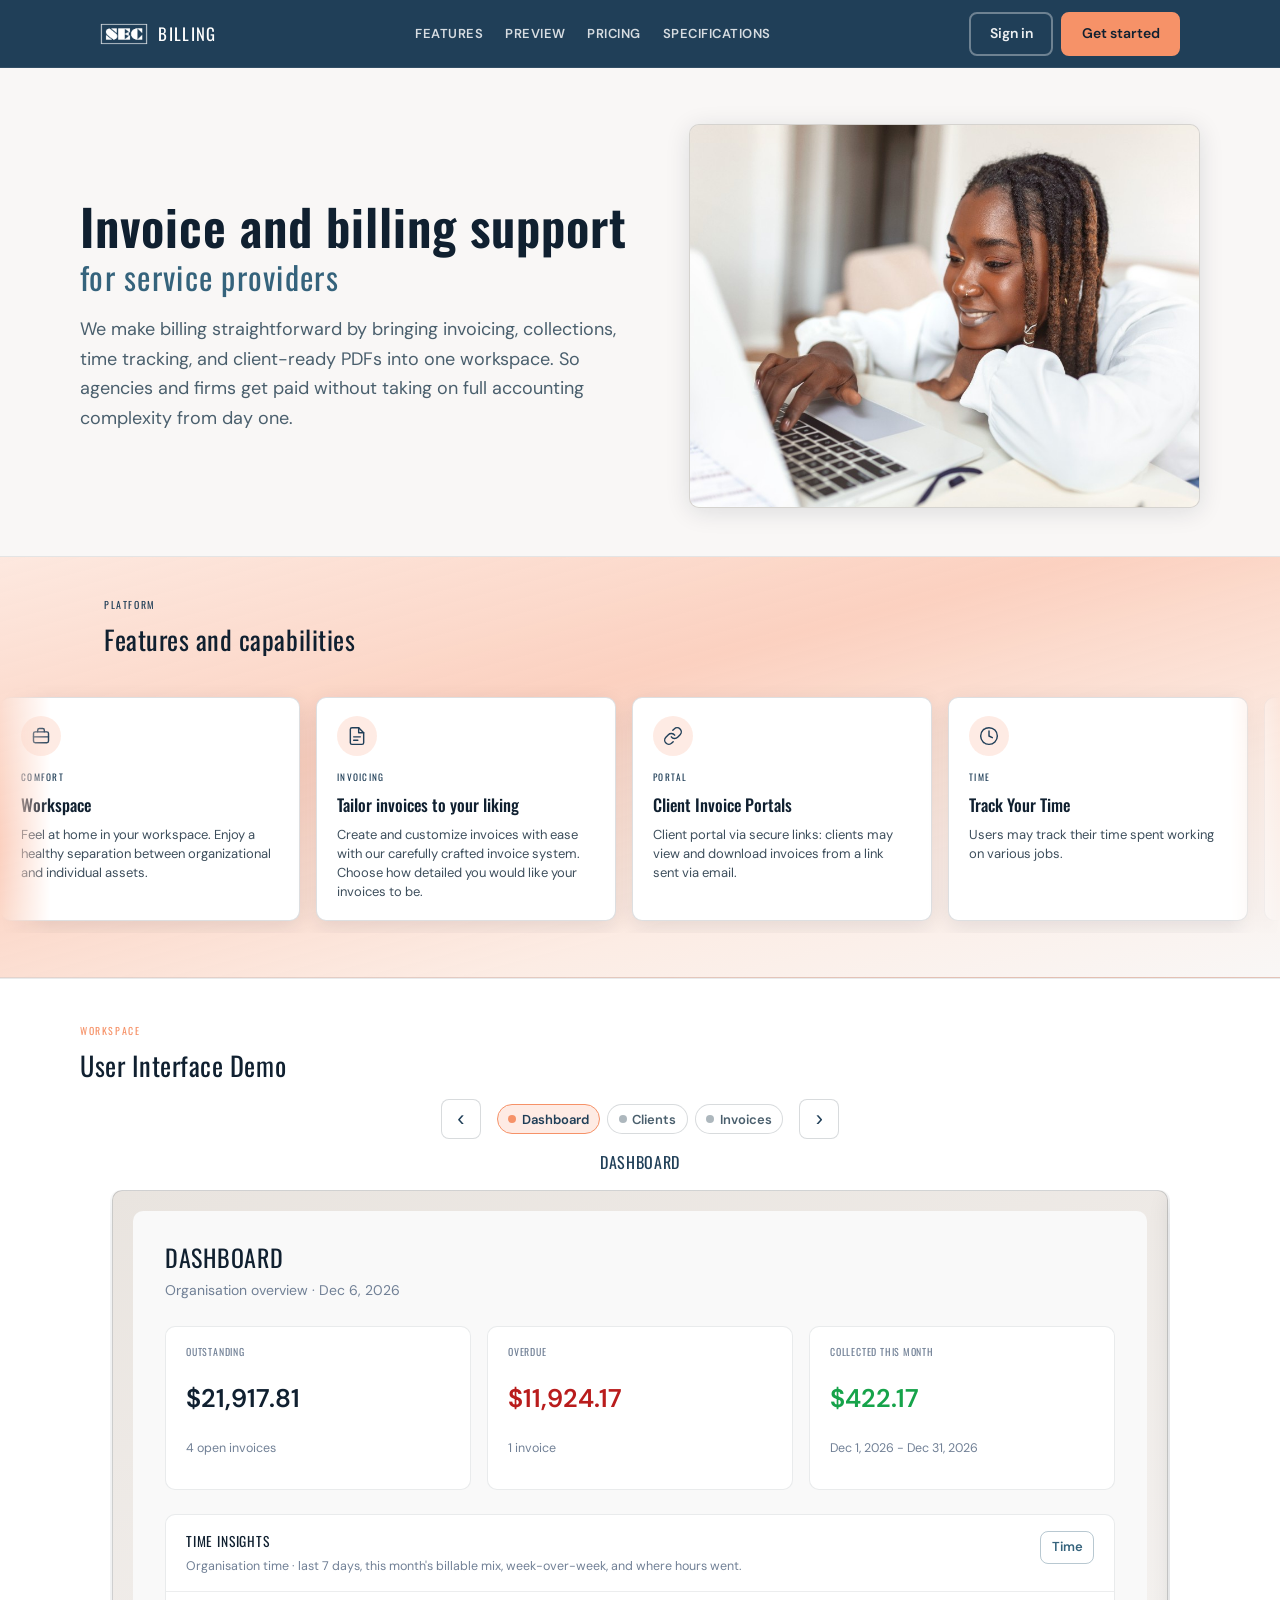
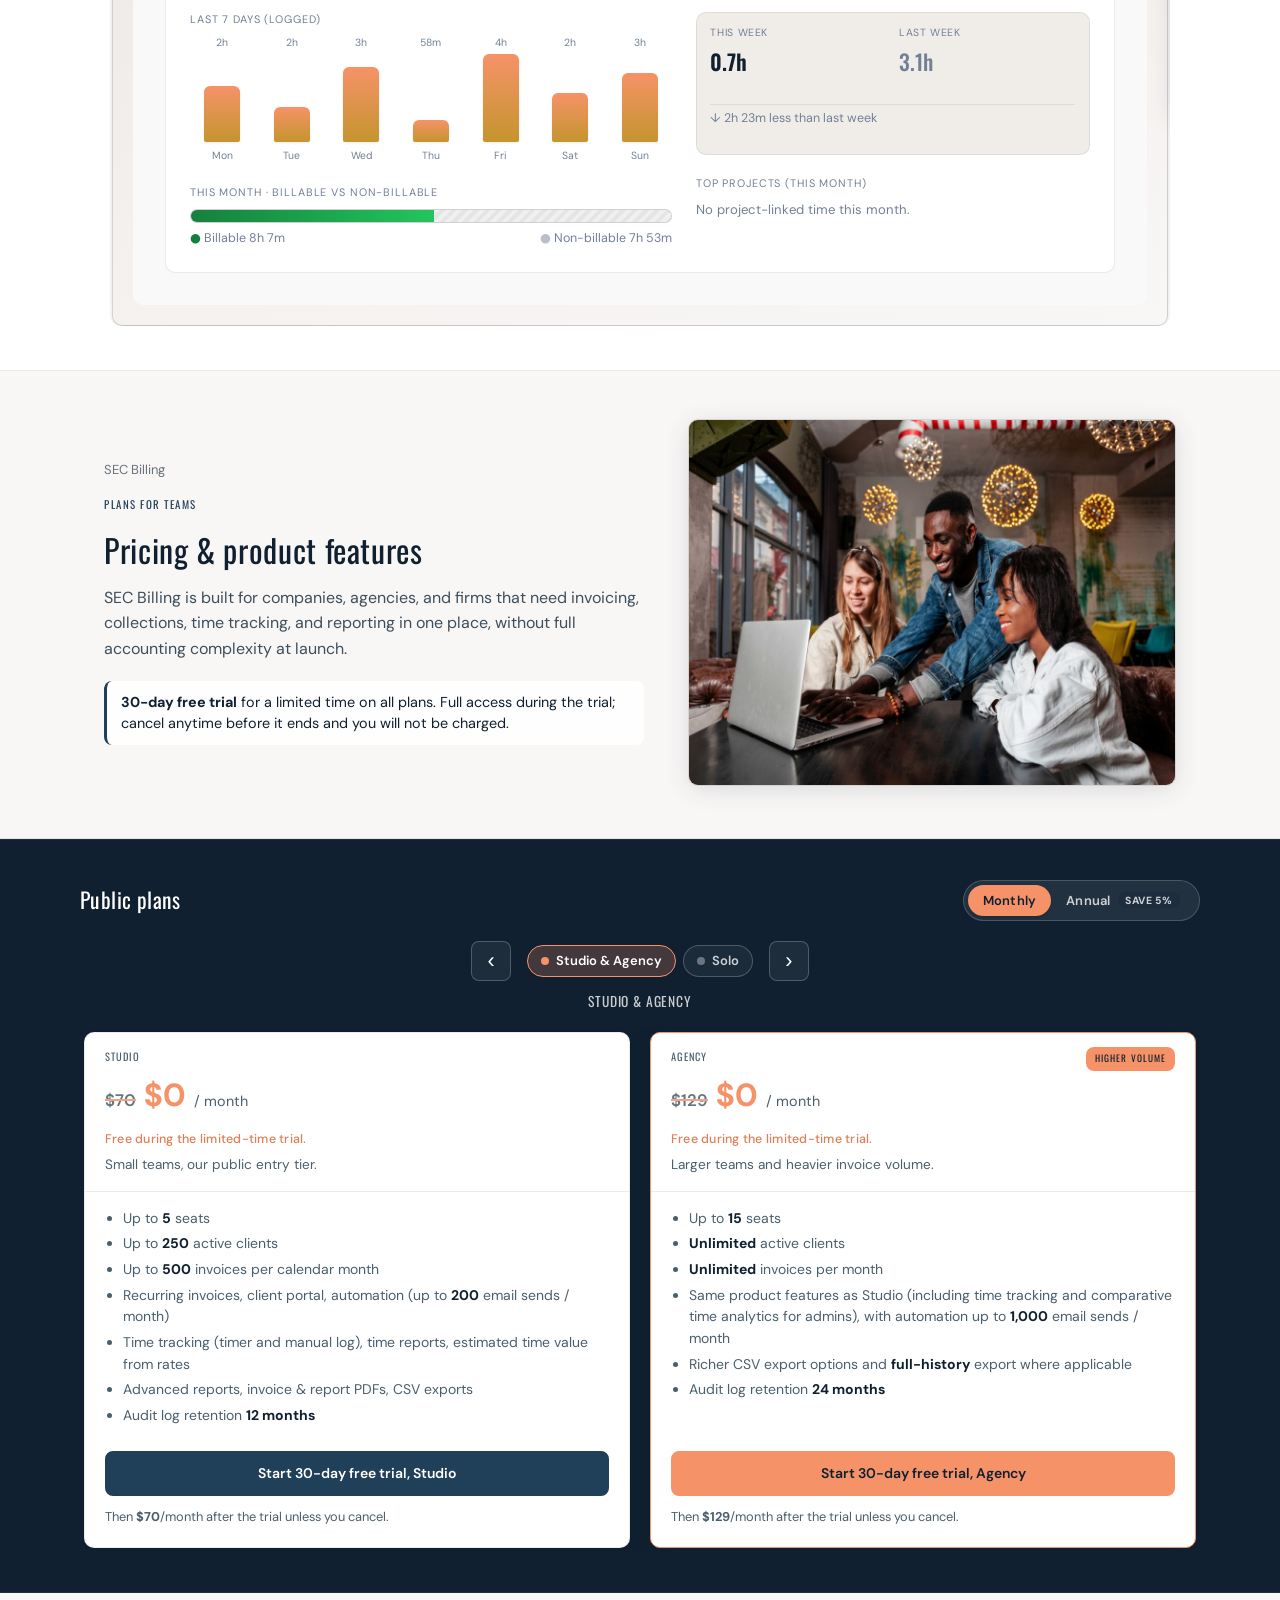
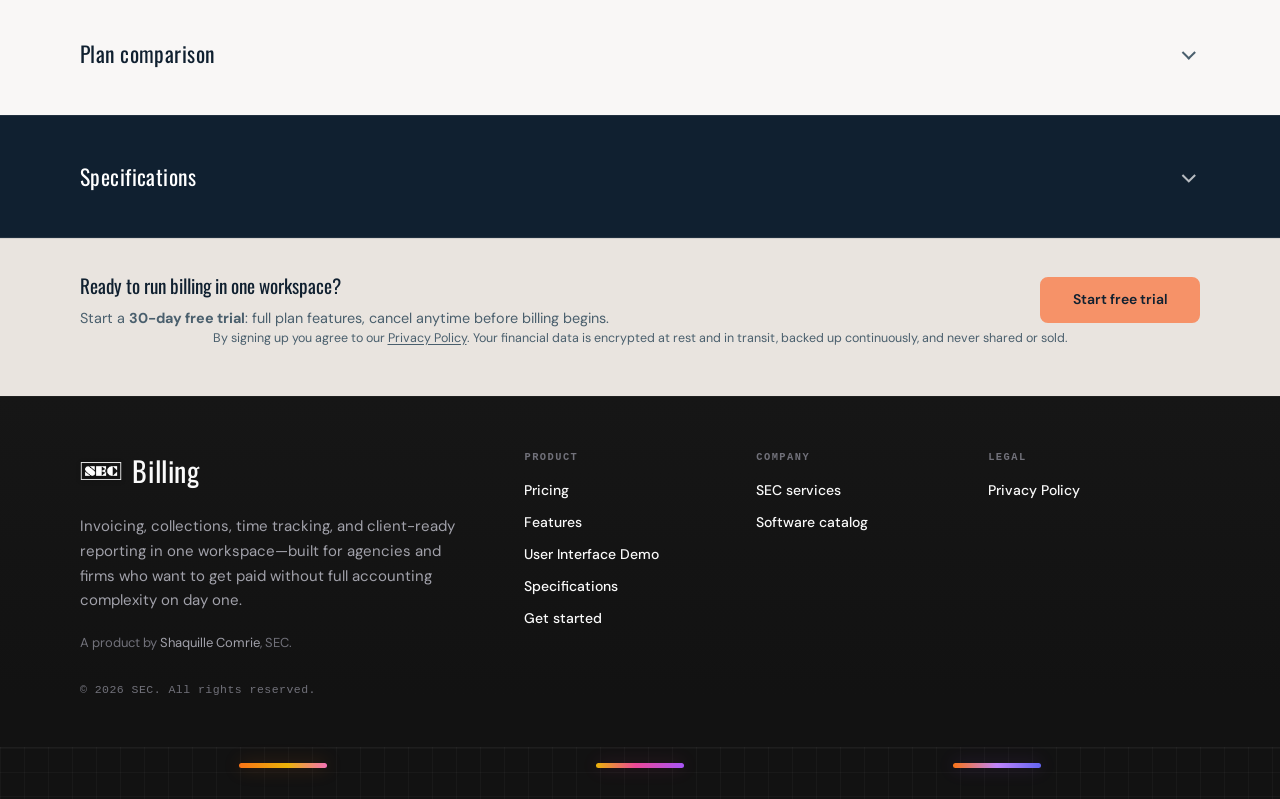
==== commit 467e29fe: "Plans: introduce a clickable plan carousel with Studio/Agency and a public Solo slide - Move the Pub" ====
--- a/index.html
+++ b/index.html
@@ -10,7 +10,7 @@
   <link rel="stylesheet" href="css/marketing.css" />
   <link rel="stylesheet" href="css/dashboard-preview.css" />
 </head>
-<body>
+<body data-pricing-cycle="monthly">
   <header class="sec-billing-header" id="sec-billing-header">
     <div class="sec-billing-header__inner">
       <a href="index.html" class="sec-billing-brand" aria-label="SEC Billing home">
@@ -589,7 +589,30 @@
         </div>
         <p class="billing-cycle-note billing-cycle-note--annual">Annual plans are billed upfront and skip the 30-day free trial.</p>
 
-        <div class="billing-plan-grid" data-pricing-grid data-cycle="monthly">
+        <div class="billing-plans-carousel" data-plans-carousel role="region" aria-roledescription="carousel" aria-label="Plan groups">
+          <div class="billing-plans-carousel__controls">
+            <button type="button" class="billing-plans-carousel__arrow" data-plans-prev aria-label="Previous plan group">
+              <span aria-hidden="true">&#8249;</span>
+            </button>
+            <div class="billing-plans-carousel__dots" role="tablist" aria-label="Choose a plan group">
+              <button type="button" class="billing-plans-carousel__dot-btn" role="tab" aria-selected="true" data-plan-dot="0" aria-controls="plan-slide-0" id="plan-tab-0">
+                <span class="billing-plans-carousel__dot" aria-hidden="true"></span>
+                <span class="billing-plans-carousel__dot-label">Studio &amp; Agency</span>
+              </button>
+              <button type="button" class="billing-plans-carousel__dot-btn" role="tab" aria-selected="false" data-plan-dot="1" aria-controls="plan-slide-1" id="plan-tab-1">
+                <span class="billing-plans-carousel__dot" aria-hidden="true"></span>
+                <span class="billing-plans-carousel__dot-label">Solo</span>
+              </button>
+            </div>
+            <button type="button" class="billing-plans-carousel__arrow" data-plans-next aria-label="Next plan group">
+              <span aria-hidden="true">&#8250;</span>
+            </button>
+          </div>
+          <p class="billing-plans-carousel__caption" data-plans-caption aria-live="polite">Studio &amp; Agency</p>
+          <div class="billing-plans-carousel__viewport">
+            <div class="billing-plans-carousel__track" data-plans-track>
+              <div class="billing-plans-carousel__slide" id="plan-slide-0" role="tabpanel" aria-labelledby="plan-tab-0" data-plan-index="0" aria-hidden="false">
+                <div class="billing-plan-grid" data-pricing-grid data-cycle="monthly">
           <div class="billing-plan-card">
             <div class="billing-plan-card__head">
               <span class="billing-plan-tier">Studio</span>
@@ -667,6 +690,55 @@
               </div>
               <p class="billing-plan-trial-note billing-cycle--monthly">Then <strong>$129</strong>/month after the trial unless you cancel.</p>
               <p class="billing-plan-trial-note billing-cycle--annual">Annual plans are billed upfront. The 30-day free trial does not apply.</p>
+            </div>
+          </div>
+                </div>
+              </div>
+
+              <div class="billing-plans-carousel__slide" id="plan-slide-1" role="tabpanel" aria-labelledby="plan-tab-1" data-plan-index="1" aria-hidden="true">
+                <div class="billing-plan-grid billing-plan-grid--solo">
+                  <div class="billing-plan-card">
+                    <div class="billing-plan-card__head">
+                      <span class="billing-plan-tier">Solo</span>
+
+                      <div class="billing-plan-price billing-plan-price--promo billing-cycle--monthly">
+                        <span class="billing-plan-price__strike" aria-label="Regular price twenty-five dollars per month"><s>$25</s></span>
+                        <strong>$0</strong>
+                        <span class="text-muted" style="font-size: 0.9rem">/ month</span>
+                      </div>
+                      <p class="billing-plan-price__note billing-cycle--monthly">Free during the limited-time trial.</p>
+
+                      <div class="billing-plan-price billing-cycle--annual">
+                        <strong>$23.75</strong>
+                        <span class="text-muted" style="font-size: 0.9rem">/ month</span>
+                      </div>
+                      <p class="billing-plan-price__note billing-cycle--annual">Billed <strong>$285</strong> annually &middot; saves $15.</p>
+
+                      <p class="text-muted" style="margin: 0; font-size: 0.85rem; line-height: 1.45">
+                        <strong>1 seat only</strong>, designed for independent operators. Adding staff or bookkeepers requires upgrading to Studio or Agency.
+                      </p>
+                    </div>
+                    <div class="billing-plan-card__body">
+                      <ul>
+                        <li>Up to <strong>50</strong> active clients</li>
+                        <li>Up to <strong>100</strong> invoices per calendar month</li>
+                        <li>Manual payment recording, invoice PDFs, and core reporting suited to a single operator</li>
+                        <li>CSV exports (invoices, payments, clients &mdash; depth suited to Solo)</li>
+                        <li>Audit log retention <strong>6 months</strong></li>
+                      </ul>
+                      <p class="text-muted" style="margin: 0.85rem 0 0; font-size: 0.78rem; line-height: 1.5">
+                        Not included on Solo (upgrade for these): client portal, recurring invoices, email automation, advanced reports, and multi-seat collaboration.
+                      </p>
+                      <div class="billing-cta-row">
+                        <a class="billing-plan-cta billing-cta-wide billing-cycle--monthly" data-billing-path="/register?plan=solo" href="#">Start 30-day free trial, Solo</a>
+                        <a class="billing-plan-cta billing-cta-wide billing-cycle--annual" data-billing-path="/register?plan=solo&amp;cycle=annual" href="#">Pay $285 / year, Solo</a>
+                      </div>
+                      <p class="billing-plan-trial-note billing-cycle--monthly">Then <strong>$25</strong>/month after the trial unless you cancel.</p>
+                      <p class="billing-plan-trial-note billing-cycle--annual">Annual plans are billed upfront. The 30-day free trial does not apply.</p>
+                    </div>
+                  </div>
+                </div>
+              </div>
             </div>
           </div>
         </div>
@@ -852,6 +924,7 @@
   <script src="js/nav.js"></script>
   <script src="js/ui-preview-carousel.js"></script>
   <script src="js/dashboard-preview.js"></script>
+  <script src="js/plans-carousel.js"></script>
   <script src="js/pricing-toggle.js"></script>
 </body>
 </html>
--- a/css/billing-pricing.css
+++ b/css/billing-pricing.css
@@ -194,22 +194,149 @@
   color: var(--text-muted);
 }
 
-/* Cycle visibility — toggled by data-cycle on the plan grid */
-[data-pricing-grid][data-cycle="monthly"] .billing-cycle--annual {
+/* Cycle visibility — toggled by data-pricing-cycle on <body> so all grids react */
+body[data-pricing-cycle="monthly"] .billing-cycle--annual,
+body:not([data-pricing-cycle]) .billing-cycle--annual {
   display: none !important;
 }
 
-[data-pricing-grid][data-cycle="annual"] .billing-cycle--monthly {
+body[data-pricing-cycle="annual"] .billing-cycle--monthly {
   display: none !important;
 }
 
-body[data-pricing-cycle="annual"] .billing-cycle-note--annual,
 .billing-cycle-note--annual {
   display: none;
 }
 
 body[data-pricing-cycle="annual"] .billing-cycle-note--annual {
   display: block;
+}
+
+/* Plans carousel (Studio & Agency, then Solo) */
+.billing-plans-carousel {
+  margin-top: 1.25rem;
+}
+
+.billing-plans-carousel__controls {
+  display: flex;
+  align-items: center;
+  justify-content: center;
+  gap: 1rem;
+  flex-wrap: wrap;
+  margin-bottom: 0.65rem;
+}
+
+.billing-plans-carousel__arrow {
+  width: 2.5rem;
+  height: 2.5rem;
+  border-radius: var(--radius);
+  border: 1px solid rgba(255, 255, 255, 0.22);
+  background: rgba(255, 255, 255, 0.06);
+  color: #fff;
+  font-size: 1.35rem;
+  line-height: 1;
+  cursor: pointer;
+  transition: background 0.18s ease, border-color 0.18s ease, transform 0.15s ease;
+}
+
+.billing-plans-carousel__arrow:hover {
+  background: rgba(255, 255, 255, 0.14);
+  border-color: var(--accent);
+}
+
+.billing-plans-carousel__arrow:active {
+  transform: scale(0.96);
+}
+
+.billing-plans-carousel__dots {
+  display: flex;
+  align-items: stretch;
+  gap: 0.45rem;
+  flex-wrap: wrap;
+  justify-content: center;
+}
+
+.billing-plans-carousel__dot-btn {
+  display: inline-flex;
+  align-items: center;
+  gap: 0.45rem;
+  padding: 0.4rem 0.8rem;
+  border-radius: 999px;
+  border: 1px solid rgba(255, 255, 255, 0.22);
+  background: rgba(255, 255, 255, 0.05);
+  font-family: var(--font-ui);
+  font-size: 0.8125rem;
+  font-weight: 600;
+  color: rgba(255, 255, 255, 0.78);
+  cursor: pointer;
+  transition: background 0.18s ease, border-color 0.18s ease, color 0.18s ease;
+}
+
+.billing-plans-carousel__dot-btn:hover {
+  border-color: var(--accent);
+  color: #fff;
+}
+
+.billing-plans-carousel__dot-btn[aria-selected="true"] {
+  border-color: var(--accent);
+  background: rgba(246, 146, 104, 0.22);
+  color: #fff;
+}
+
+.billing-plans-carousel__dot {
+  width: 8px;
+  height: 8px;
+  border-radius: 50%;
+  background: currentColor;
+  opacity: 0.45;
+}
+
+.billing-plans-carousel__dot-btn[aria-selected="true"] .billing-plans-carousel__dot {
+  opacity: 1;
+  background: var(--accent);
+}
+
+.billing-plans-carousel__dot-label {
+  white-space: nowrap;
+}
+
+.billing-plans-carousel__caption {
+  margin: 0 0 1rem;
+  text-align: center;
+  font-family: var(--font-head);
+  font-size: 0.85rem;
+  letter-spacing: 0.06em;
+  text-transform: uppercase;
+  color: rgba(255, 255, 255, 0.78);
+}
+
+.billing-plans-carousel__viewport {
+  overflow: hidden;
+  border-radius: var(--radius-panel);
+}
+
+.billing-plans-carousel__track {
+  display: flex;
+  transition: transform 0.45s cubic-bezier(0.22, 1, 0.36, 1);
+  will-change: transform;
+}
+
+.billing-plans-carousel__slide {
+  flex: 0 0 100%;
+  min-width: 100%;
+  box-sizing: border-box;
+  padding: 0.25rem;
+}
+
+.billing-plan-grid--solo {
+  grid-template-columns: minmax(0, 460px);
+  justify-content: center;
+}
+
+@media (prefers-reduced-motion: reduce) {
+  .billing-plans-carousel__track {
+    transition: none;
+  }
 }
 
 /* Collapsible section (native <details>) */
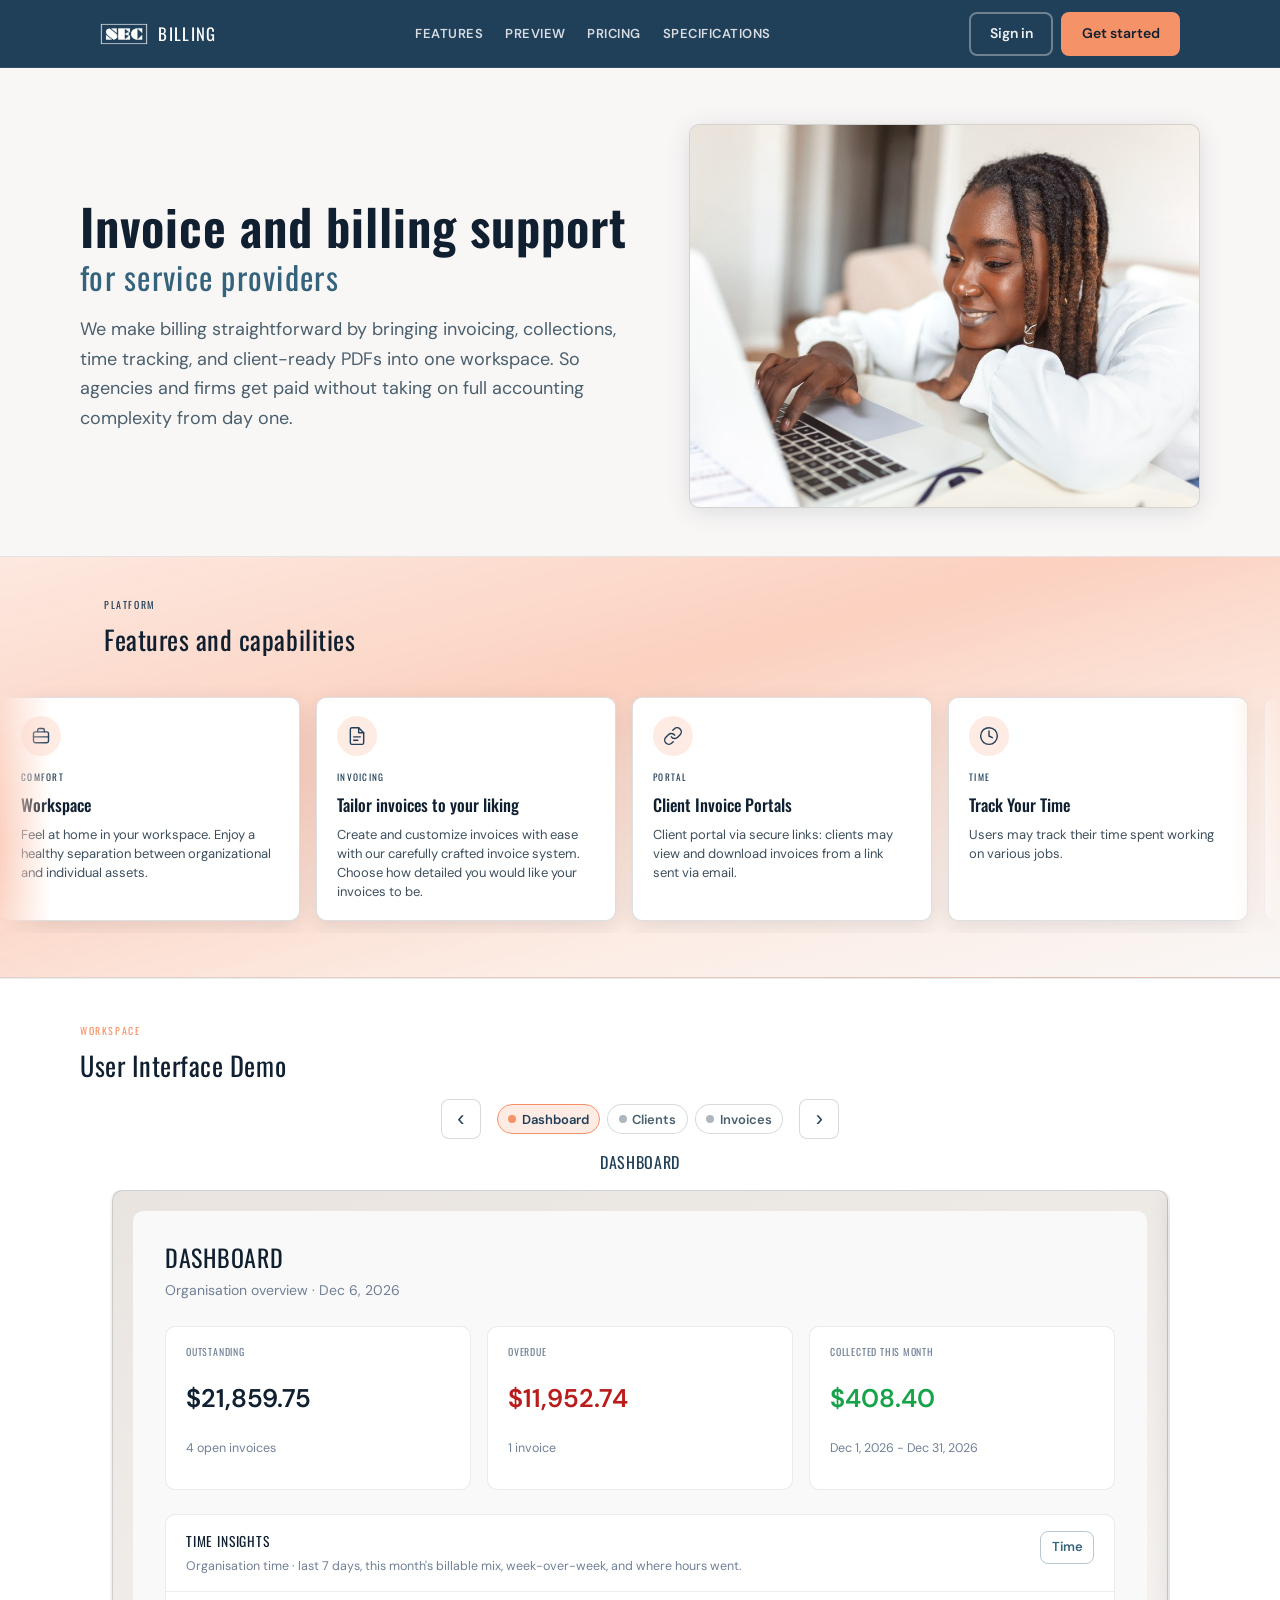
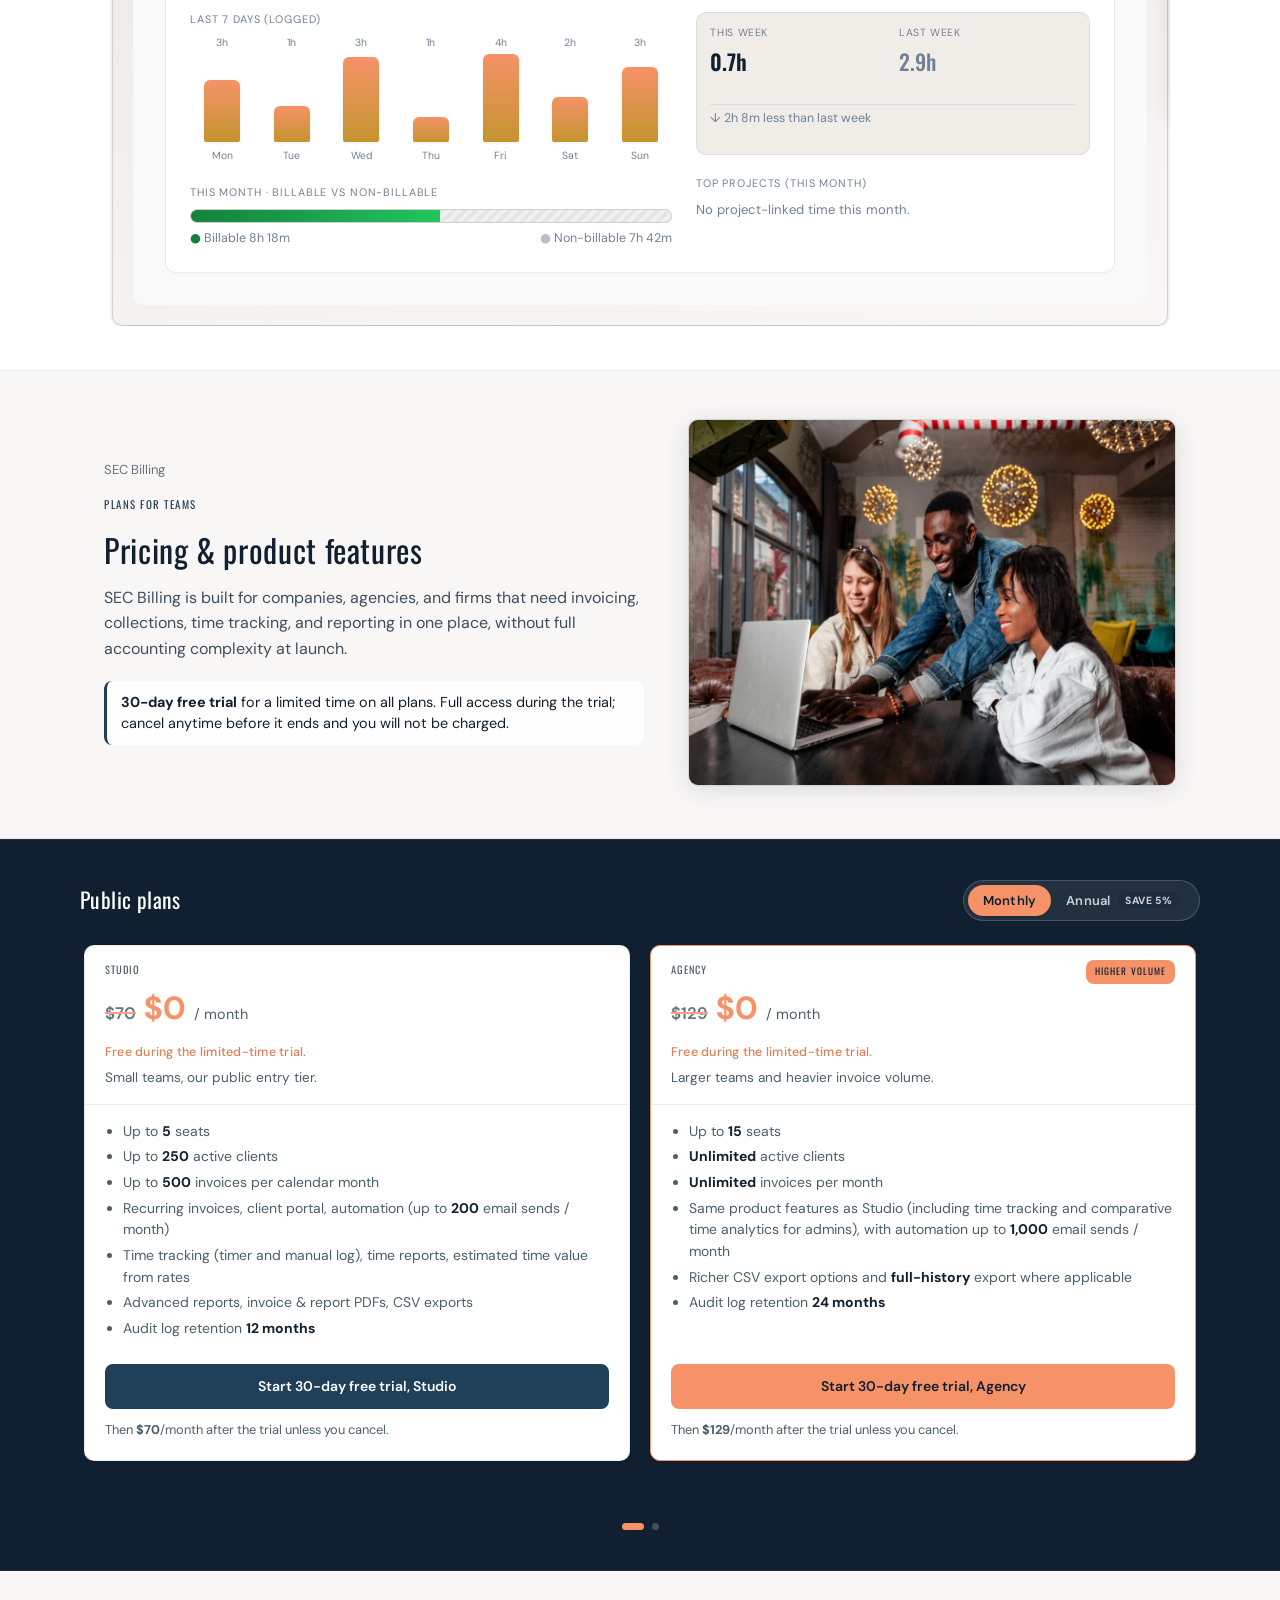
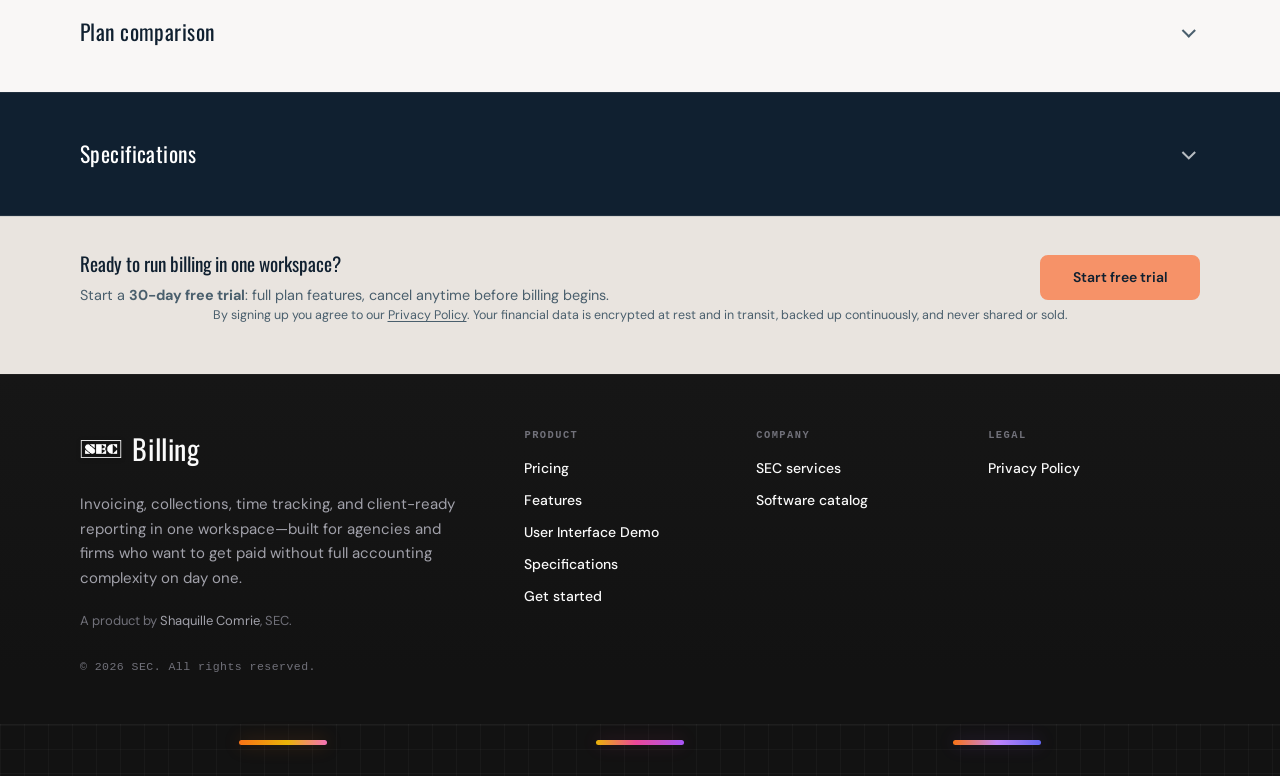
==== commit 5fb04b31: "Public plans: minimal dot carousel + Solo column + drop solo.html - Carousel controls reduced to two" ====
--- a/index.html
+++ b/index.html
@@ -590,25 +590,6 @@
         <p class="billing-cycle-note billing-cycle-note--annual">Annual plans are billed upfront and skip the 30-day free trial.</p>
 
         <div class="billing-plans-carousel" data-plans-carousel role="region" aria-roledescription="carousel" aria-label="Plan groups">
-          <div class="billing-plans-carousel__controls">
-            <button type="button" class="billing-plans-carousel__arrow" data-plans-prev aria-label="Previous plan group">
-              <span aria-hidden="true">&#8249;</span>
-            </button>
-            <div class="billing-plans-carousel__dots" role="tablist" aria-label="Choose a plan group">
-              <button type="button" class="billing-plans-carousel__dot-btn" role="tab" aria-selected="true" data-plan-dot="0" aria-controls="plan-slide-0" id="plan-tab-0">
-                <span class="billing-plans-carousel__dot" aria-hidden="true"></span>
-                <span class="billing-plans-carousel__dot-label">Studio &amp; Agency</span>
-              </button>
-              <button type="button" class="billing-plans-carousel__dot-btn" role="tab" aria-selected="false" data-plan-dot="1" aria-controls="plan-slide-1" id="plan-tab-1">
-                <span class="billing-plans-carousel__dot" aria-hidden="true"></span>
-                <span class="billing-plans-carousel__dot-label">Solo</span>
-              </button>
-            </div>
-            <button type="button" class="billing-plans-carousel__arrow" data-plans-next aria-label="Next plan group">
-              <span aria-hidden="true">&#8250;</span>
-            </button>
-          </div>
-          <p class="billing-plans-carousel__caption" data-plans-caption aria-live="polite">Studio &amp; Agency</p>
           <div class="billing-plans-carousel__viewport">
             <div class="billing-plans-carousel__track" data-plans-track>
               <div class="billing-plans-carousel__slide" id="plan-slide-0" role="tabpanel" aria-labelledby="plan-tab-0" data-plan-index="0" aria-hidden="false">
@@ -741,6 +722,11 @@
               </div>
             </div>
           </div>
+          <div class="billing-plans-carousel__dots" role="tablist" aria-label="Choose a plan group">
+            <button type="button" class="billing-plans-carousel__dot" data-plan-dot="0" role="tab" aria-selected="true" aria-label="Studio and Agency plans" aria-controls="plan-slide-0" id="plan-tab-0"></button>
+            <button type="button" class="billing-plans-carousel__dot" data-plan-dot="1" role="tab" aria-selected="false" aria-label="Solo plan" aria-controls="plan-slide-1" id="plan-tab-1"></button>
+          </div>
+          <p class="billing-plans-carousel__sr-caption sr-only" data-plans-caption aria-live="polite">Studio &amp; Agency</p>
         </div>
       </div>
     </section>
@@ -758,26 +744,28 @@
                 <thead>
                   <tr>
                     <th style="min-width: 200px">Capability</th>
+                    <th style="min-width: 110px">Solo</th>
                     <th style="min-width: 130px">Studio</th>
                     <th style="min-width: 130px">Agency</th>
                   </tr>
                 </thead>
                 <tbody>
-                  <tr><td>Free trial</td><td>30 days</td><td>30 days</td></tr>
-                  <tr><td>Seats (logins)</td><td>5</td><td>15</td></tr>
-                  <tr><td>Active clients</td><td>250</td><td>Unlimited</td></tr>
-                  <tr><td>Invoices / calendar month</td><td>500</td><td>Unlimited</td></tr>
-                  <tr><td>Time tracking (timer, manual entry, edit history)</td><td>Yes</td><td>Yes</td></tr>
-                  <tr><td>Time reports and estimated value (rates)</td><td>Yes</td><td>Yes</td></tr>
-                  <tr><td>Admin: org-wide and comparative time analytics</td><td>Yes</td><td>Yes</td></tr>
-                  <tr><td>Recurring invoices</td><td>Yes</td><td>Yes</td></tr>
-                  <tr><td>Client portal &amp; PDF download</td><td>Yes</td><td>Yes</td></tr>
-                  <tr><td>Branded PDFs &amp; org logo</td><td>Yes</td><td>Yes</td></tr>
-                  <tr><td>Email automation cap / month</td><td>200 sends</td><td>1,000 sends</td></tr>
-                  <tr><td>Reports &amp; charts in app</td><td>Yes</td><td>Yes</td></tr>
-                  <tr><td>Report PDF export</td><td>Yes</td><td>Yes</td></tr>
-                  <tr><td>CSV exports</td><td>Standard</td><td>Full history</td></tr>
-                  <tr><td>Audit log</td><td>12 months</td><td>24 months</td></tr>
+                  <tr><td>Free trial</td><td>30 days</td><td>30 days</td><td>30 days</td></tr>
+                  <tr><td>Seats (logins)</td><td>1</td><td>5</td><td>15</td></tr>
+                  <tr><td>Active clients</td><td>50</td><td>250</td><td>Unlimited</td></tr>
+                  <tr><td>Invoices / calendar month</td><td>100</td><td>500</td><td>Unlimited</td></tr>
+                  <tr><td>Manual payment recording</td><td>Yes</td><td>Yes</td><td>Yes</td></tr>
+                  <tr><td>Time tracking (timer, manual entry, edit history)</td><td>&mdash;</td><td>Yes</td><td>Yes</td></tr>
+                  <tr><td>Time reports and estimated value (rates)</td><td>&mdash;</td><td>Yes</td><td>Yes</td></tr>
+                  <tr><td>Admin: org-wide and comparative time analytics</td><td>&mdash;</td><td>Yes</td><td>Yes</td></tr>
+                  <tr><td>Recurring invoices</td><td>&mdash;</td><td>Yes</td><td>Yes</td></tr>
+                  <tr><td>Client portal &amp; PDF download</td><td>&mdash;</td><td>Yes</td><td>Yes</td></tr>
+                  <tr><td>Branded PDFs &amp; org logo</td><td>Yes</td><td>Yes</td><td>Yes</td></tr>
+                  <tr><td>Email automation cap / month</td><td>&mdash;</td><td>200 sends</td><td>1,000 sends</td></tr>
+                  <tr><td>Reports &amp; charts in app</td><td>Core</td><td>Yes</td><td>Yes</td></tr>
+                  <tr><td>Report PDF export</td><td>Invoice PDFs</td><td>Yes</td><td>Yes</td></tr>
+                  <tr><td>CSV exports</td><td>Solo set</td><td>Standard</td><td>Full history</td></tr>
+                  <tr><td>Audit log</td><td>6 months</td><td>12 months</td><td>24 months</td></tr>
                 </tbody>
               </table>
             </div>
--- a/css/billing-pricing.css
+++ b/css/billing-pricing.css
@@ -212,112 +212,21 @@
   display: block;
 }
 
-/* Plans carousel (Studio & Agency, then Solo) */
+/* Plans carousel (Studio & Agency, then Solo) — minimal premium UI */
 .billing-plans-carousel {
   margin-top: 1.25rem;
-}
-
-.billing-plans-carousel__controls {
-  display: flex;
-  align-items: center;
-  justify-content: center;
-  gap: 1rem;
-  flex-wrap: wrap;
-  margin-bottom: 0.65rem;
-}
-
-.billing-plans-carousel__arrow {
-  width: 2.5rem;
-  height: 2.5rem;
-  border-radius: var(--radius);
-  border: 1px solid rgba(255, 255, 255, 0.22);
-  background: rgba(255, 255, 255, 0.06);
-  color: #fff;
-  font-size: 1.35rem;
-  line-height: 1;
-  cursor: pointer;
-  transition: background 0.18s ease, border-color 0.18s ease, transform 0.15s ease;
-}
-
-.billing-plans-carousel__arrow:hover {
-  background: rgba(255, 255, 255, 0.14);
-  border-color: var(--accent);
-}
-
-.billing-plans-carousel__arrow:active {
-  transform: scale(0.96);
-}
-
-.billing-plans-carousel__dots {
-  display: flex;
-  align-items: stretch;
-  gap: 0.45rem;
-  flex-wrap: wrap;
-  justify-content: center;
-}
-
-.billing-plans-carousel__dot-btn {
-  display: inline-flex;
-  align-items: center;
-  gap: 0.45rem;
-  padding: 0.4rem 0.8rem;
-  border-radius: 999px;
-  border: 1px solid rgba(255, 255, 255, 0.22);
-  background: rgba(255, 255, 255, 0.05);
-  font-family: var(--font-ui);
-  font-size: 0.8125rem;
-  font-weight: 600;
-  color: rgba(255, 255, 255, 0.78);
-  cursor: pointer;
-  transition: background 0.18s ease, border-color 0.18s ease, color 0.18s ease;
-}
-
-.billing-plans-carousel__dot-btn:hover {
-  border-color: var(--accent);
-  color: #fff;
-}
-
-.billing-plans-carousel__dot-btn[aria-selected="true"] {
-  border-color: var(--accent);
-  background: rgba(246, 146, 104, 0.22);
-  color: #fff;
-}
-
-.billing-plans-carousel__dot {
-  width: 8px;
-  height: 8px;
-  border-radius: 50%;
-  background: currentColor;
-  opacity: 0.45;
-}
-
-.billing-plans-carousel__dot-btn[aria-selected="true"] .billing-plans-carousel__dot {
-  opacity: 1;
-  background: var(--accent);
-}
-
-.billing-plans-carousel__dot-label {
-  white-space: nowrap;
-}
-
-.billing-plans-carousel__caption {
-  margin: 0 0 1rem;
-  text-align: center;
-  font-family: var(--font-head);
-  font-size: 0.85rem;
-  letter-spacing: 0.06em;
-  text-transform: uppercase;
-  color: rgba(255, 255, 255, 0.78);
+  position: relative;
 }
 
 .billing-plans-carousel__viewport {
   overflow: hidden;
   border-radius: var(--radius-panel);
+  width: 100%;
 }
 
 .billing-plans-carousel__track {
   display: flex;
-  transition: transform 0.45s cubic-bezier(0.22, 1, 0.36, 1);
+  transition: transform 0.5s cubic-bezier(0.22, 1, 0.36, 1);
   will-change: transform;
 }
 
@@ -326,15 +235,71 @@
   min-width: 100%;
   box-sizing: border-box;
   padding: 0.25rem;
+  align-self: stretch;
+}
+
+.billing-plans-carousel__slide[aria-hidden="true"] {
+  pointer-events: none;
+}
+
+.billing-plans-carousel__dots {
+  display: flex;
+  align-items: center;
+  justify-content: center;
+  gap: 0.5rem;
+  margin-top: 1.25rem;
+  padding: 0;
+}
+
+.billing-plans-carousel__dot {
+  appearance: none;
+  -webkit-appearance: none;
+  width: 7px;
+  height: 7px;
+  padding: 0;
+  border: 0;
+  border-radius: 999px;
+  background: rgba(255, 255, 255, 0.22);
+  cursor: pointer;
+  transition: background 0.25s ease, width 0.3s cubic-bezier(0.22, 1, 0.36, 1);
+}
+
+.billing-plans-carousel__dot:hover,
+.billing-plans-carousel__dot:focus-visible {
+  background: rgba(255, 255, 255, 0.5);
+  outline: none;
+}
+
+.billing-plans-carousel__dot:focus-visible {
+  outline: 2px solid var(--accent);
+  outline-offset: 3px;
+}
+
+.billing-plans-carousel__dot[aria-selected="true"] {
+  width: 22px;
+  background: var(--accent);
+}
+
+.billing-plans-carousel__sr-caption.sr-only {
+  position: absolute;
+  width: 1px;
+  height: 1px;
+  padding: 0;
+  margin: -1px;
+  overflow: hidden;
+  clip: rect(0, 0, 0, 0);
+  white-space: nowrap;
+  border: 0;
 }
 
 .billing-plan-grid--solo {
-  grid-template-columns: minmax(0, 460px);
+  grid-template-columns: minmax(0, 460px) !important;
   justify-content: center;
 }
 
 @media (prefers-reduced-motion: reduce) {
-  .billing-plans-carousel__track {
+  .billing-plans-carousel__track,
+  .billing-plans-carousel__dot {
     transition: none;
   }
 }
@@ -767,9 +732,3 @@
   font-size: 0.78em;
 }
 
-/* Unlisted Solo invite page (solo.html) */
-.billing-solo-page {
-  max-width: 40rem;
-  margin: 0 auto;
-}
-
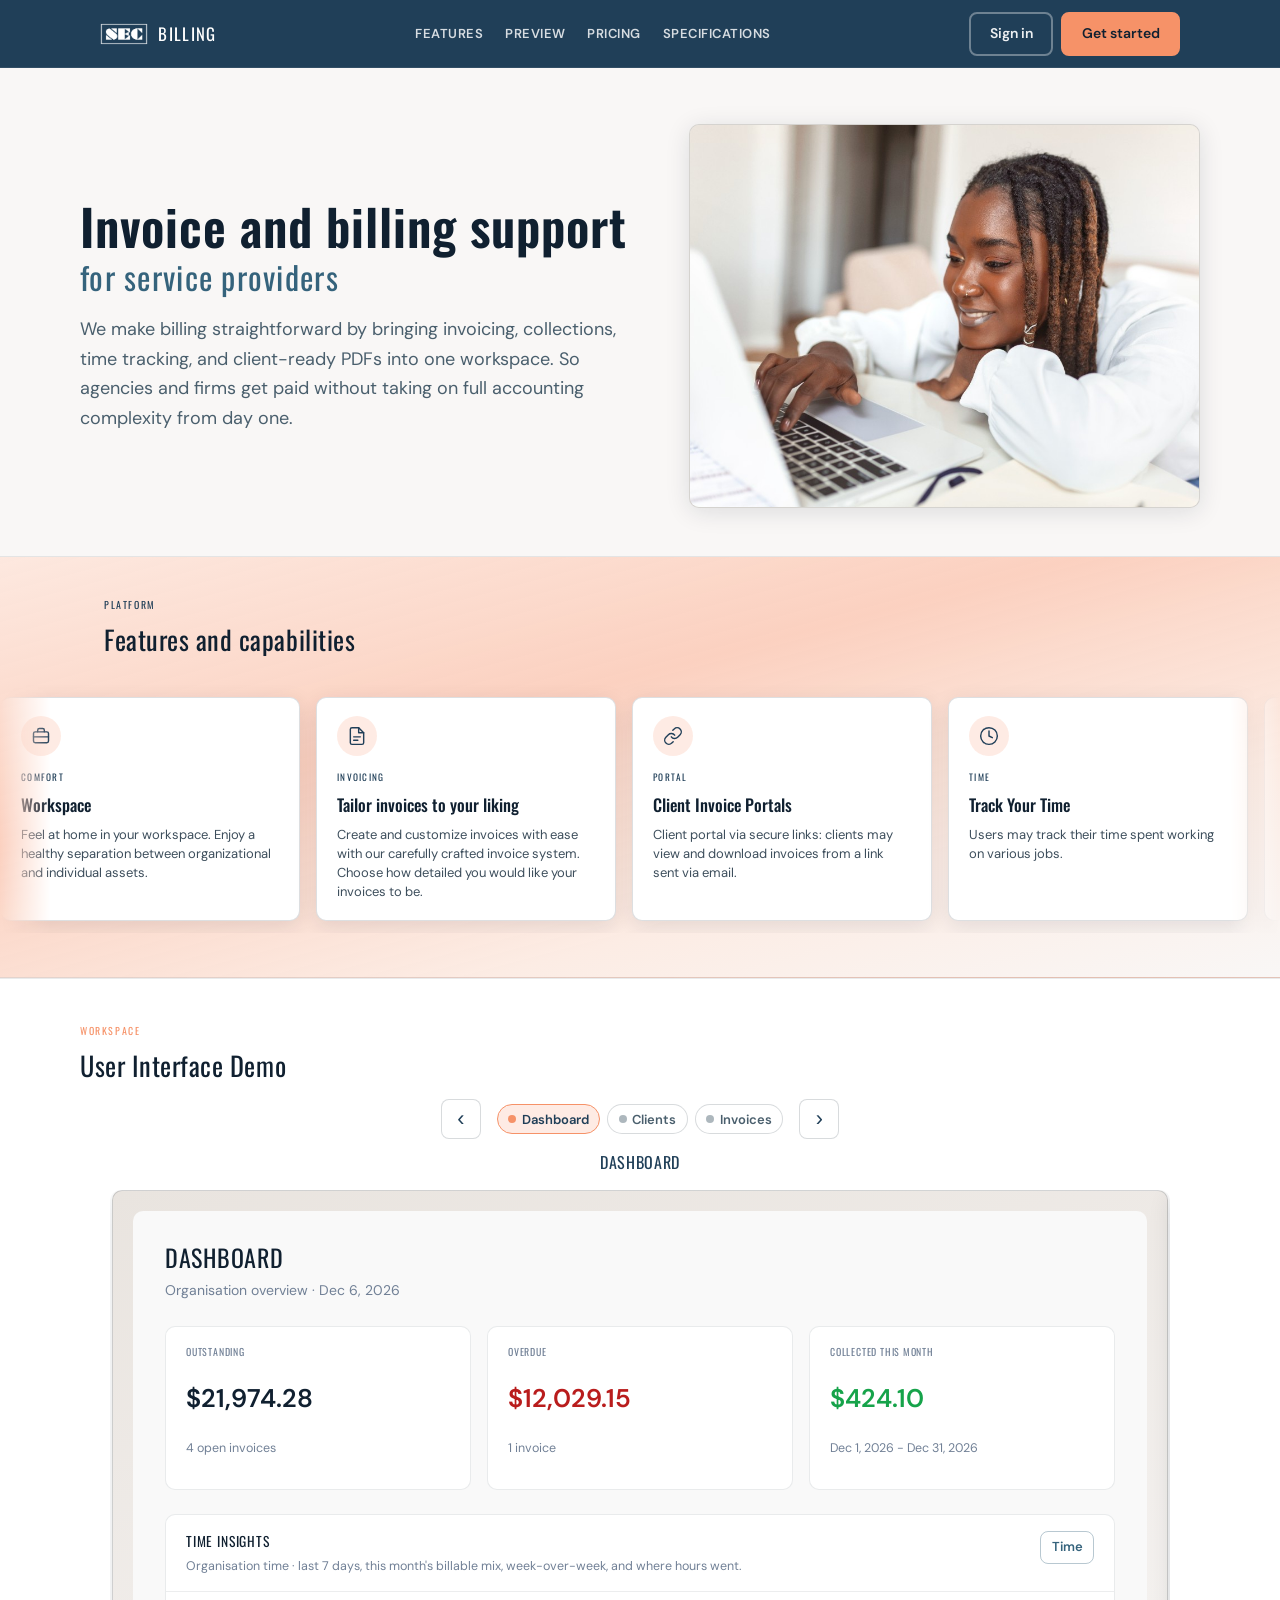
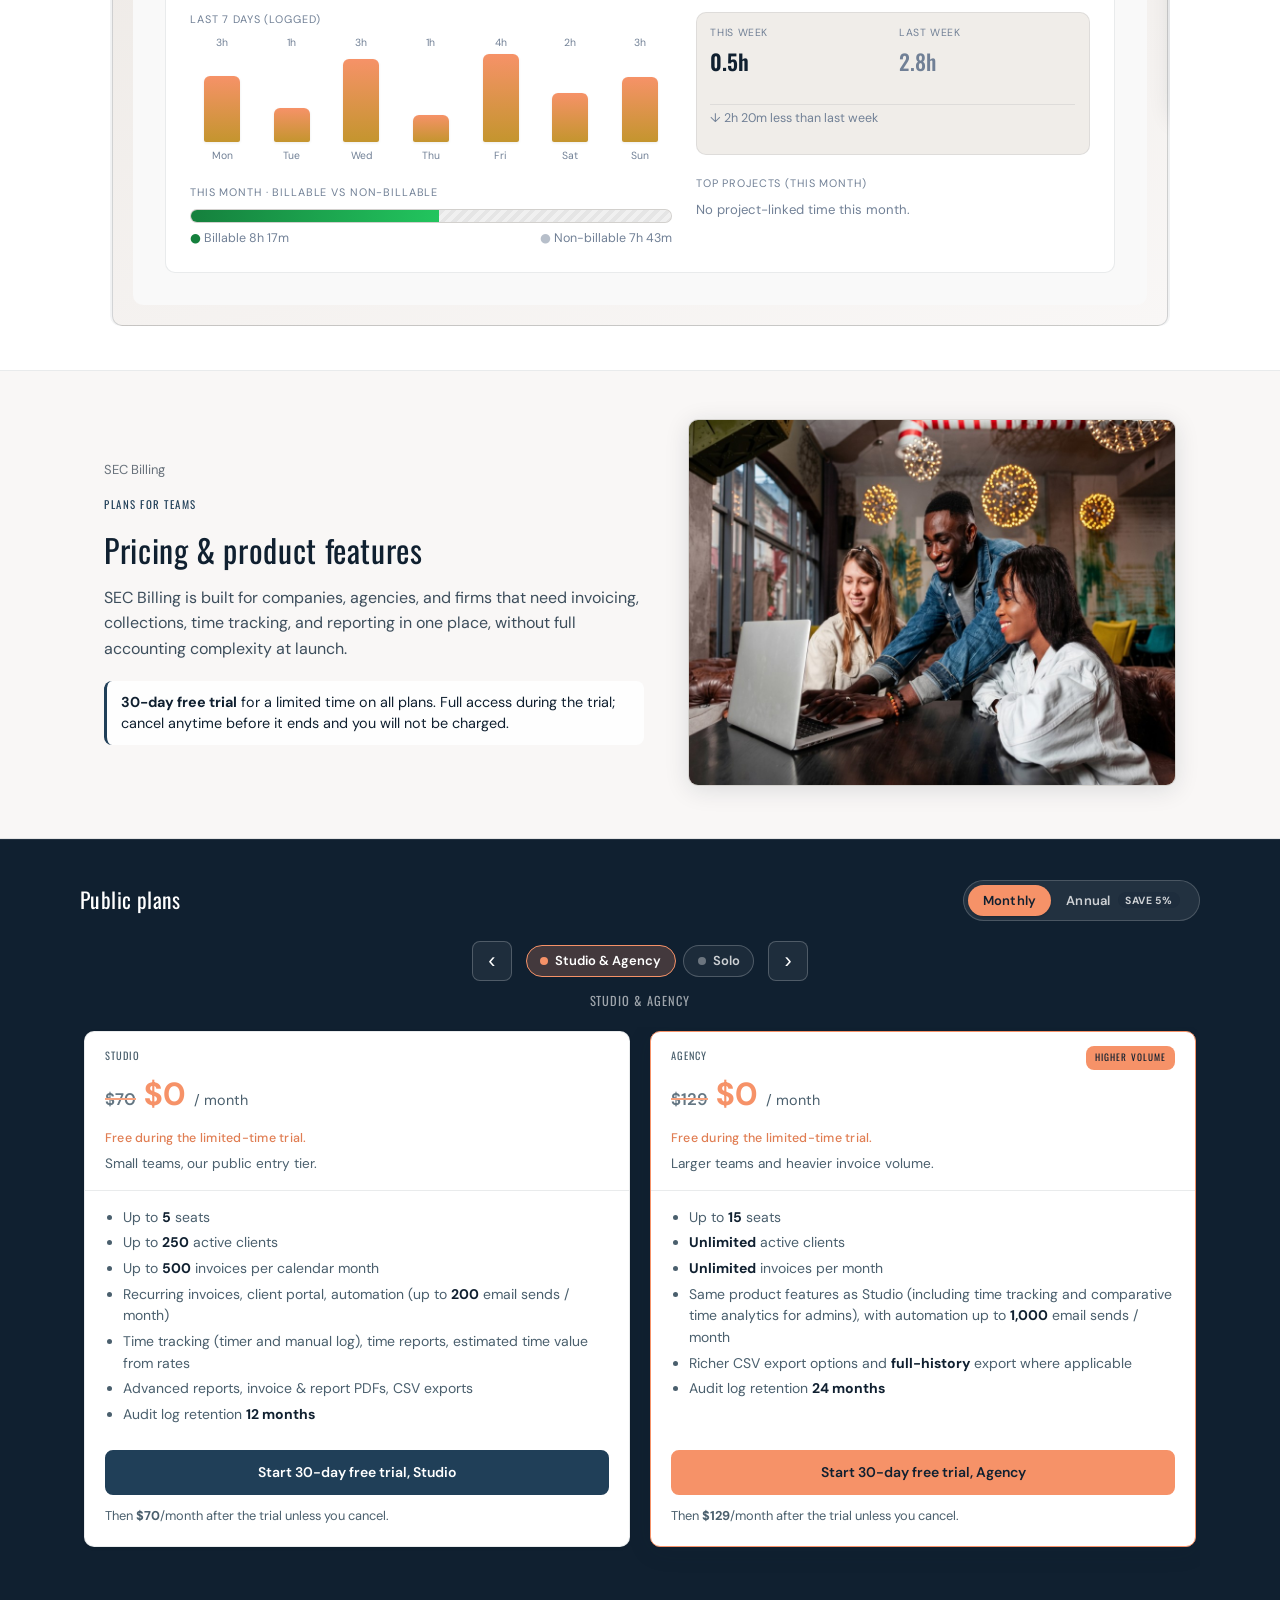
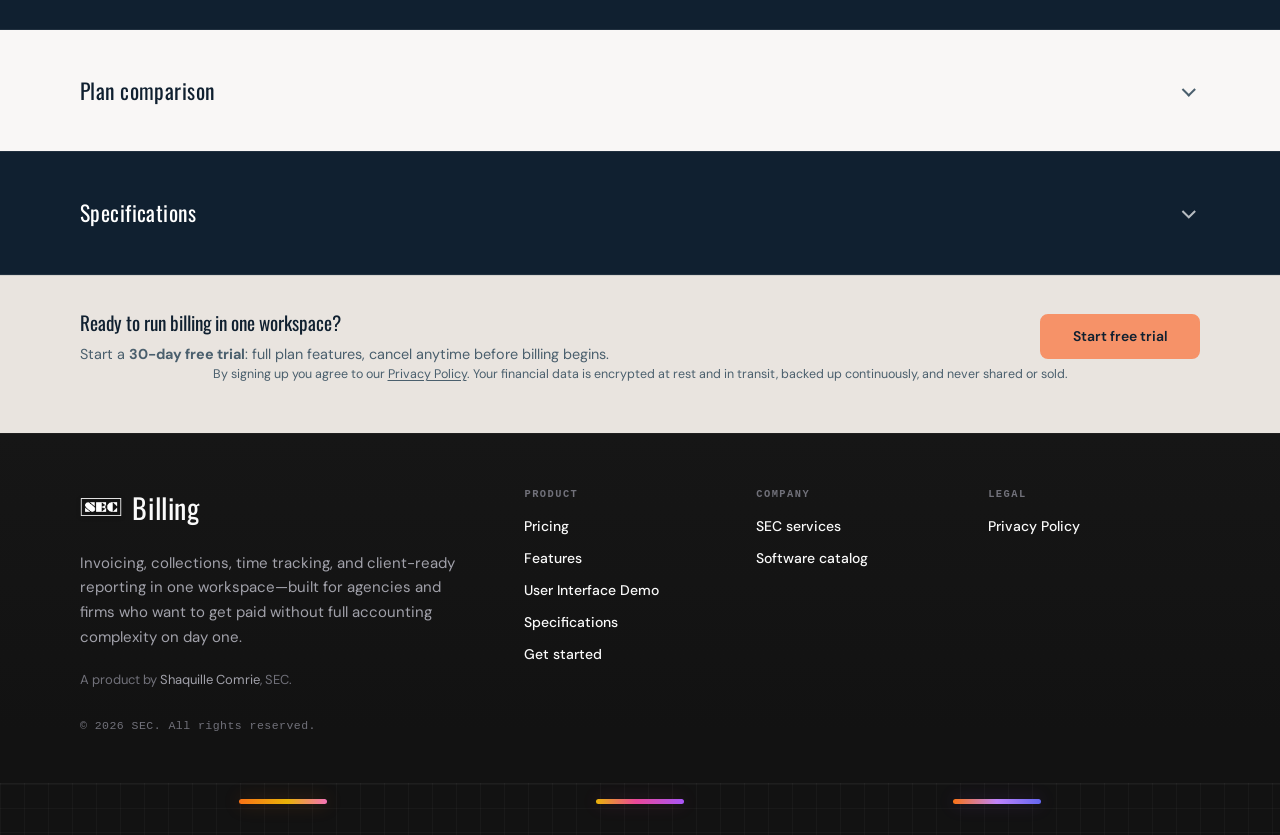
==== commit c183561e: "Plans carousel: restore labelled pill toggle + caption, keep it on one row Bring back the previous c" ====
--- a/index.html
+++ b/index.html
@@ -590,6 +590,25 @@
         <p class="billing-cycle-note billing-cycle-note--annual">Annual plans are billed upfront and skip the 30-day free trial.</p>
 
         <div class="billing-plans-carousel" data-plans-carousel role="region" aria-roledescription="carousel" aria-label="Plan groups">
+          <div class="billing-plans-carousel__controls">
+            <button type="button" class="billing-plans-carousel__arrow" data-plans-prev aria-label="Previous plan group">
+              <span aria-hidden="true">&#8249;</span>
+            </button>
+            <div class="billing-plans-carousel__dots" role="tablist" aria-label="Choose a plan group">
+              <button type="button" class="billing-plans-carousel__dot-btn" role="tab" aria-selected="true" data-plan-dot="0" aria-controls="plan-slide-0" id="plan-tab-0">
+                <span class="billing-plans-carousel__dot-bullet" aria-hidden="true"></span>
+                <span class="billing-plans-carousel__dot-label">Studio &amp; Agency</span>
+              </button>
+              <button type="button" class="billing-plans-carousel__dot-btn" role="tab" aria-selected="false" data-plan-dot="1" aria-controls="plan-slide-1" id="plan-tab-1">
+                <span class="billing-plans-carousel__dot-bullet" aria-hidden="true"></span>
+                <span class="billing-plans-carousel__dot-label">Solo</span>
+              </button>
+            </div>
+            <button type="button" class="billing-plans-carousel__arrow" data-plans-next aria-label="Next plan group">
+              <span aria-hidden="true">&#8250;</span>
+            </button>
+          </div>
+          <p class="billing-plans-carousel__caption" data-plans-caption aria-live="polite">Studio &amp; Agency</p>
           <div class="billing-plans-carousel__viewport">
             <div class="billing-plans-carousel__track" data-plans-track>
               <div class="billing-plans-carousel__slide" id="plan-slide-0" role="tabpanel" aria-labelledby="plan-tab-0" data-plan-index="0" aria-hidden="false">
@@ -722,11 +741,6 @@
               </div>
             </div>
           </div>
-          <div class="billing-plans-carousel__dots" role="tablist" aria-label="Choose a plan group">
-            <button type="button" class="billing-plans-carousel__dot" data-plan-dot="0" role="tab" aria-selected="true" aria-label="Studio and Agency plans" aria-controls="plan-slide-0" id="plan-tab-0"></button>
-            <button type="button" class="billing-plans-carousel__dot" data-plan-dot="1" role="tab" aria-selected="false" aria-label="Solo plan" aria-controls="plan-slide-1" id="plan-tab-1"></button>
-          </div>
-          <p class="billing-plans-carousel__sr-caption sr-only" data-plans-caption aria-live="polite">Studio &amp; Agency</p>
         </div>
       </div>
     </section>
--- a/css/billing-pricing.css
+++ b/css/billing-pricing.css
@@ -212,10 +212,105 @@
   display: block;
 }
 
-/* Plans carousel (Studio & Agency, then Solo) — minimal premium UI */
+/* Plans carousel (Studio & Agency, then Solo) */
 .billing-plans-carousel {
   margin-top: 1.25rem;
   position: relative;
+}
+
+.billing-plans-carousel__controls {
+  display: flex;
+  align-items: center;
+  justify-content: center;
+  gap: 0.85rem;
+  flex-wrap: nowrap;
+  margin-bottom: 0.65rem;
+}
+
+.billing-plans-carousel__arrow {
+  flex: 0 0 auto;
+  width: 2.5rem;
+  height: 2.5rem;
+  border-radius: var(--radius);
+  border: 1px solid rgba(255, 255, 255, 0.22);
+  background: rgba(255, 255, 255, 0.06);
+  color: #fff;
+  font-size: 1.35rem;
+  line-height: 1;
+  cursor: pointer;
+  transition: background 0.18s ease, border-color 0.18s ease, transform 0.15s ease;
+}
+
+.billing-plans-carousel__arrow:hover {
+  background: rgba(255, 255, 255, 0.14);
+  border-color: var(--accent);
+}
+
+.billing-plans-carousel__arrow:active {
+  transform: scale(0.96);
+}
+
+.billing-plans-carousel__dots {
+  display: flex;
+  align-items: stretch;
+  gap: 0.45rem;
+  flex-wrap: nowrap;
+  justify-content: center;
+}
+
+.billing-plans-carousel__dot-btn {
+  display: inline-flex;
+  align-items: center;
+  gap: 0.45rem;
+  padding: 0.4rem 0.85rem;
+  border-radius: 999px;
+  border: 1px solid rgba(255, 255, 255, 0.22);
+  background: rgba(255, 255, 255, 0.05);
+  font-family: var(--font-ui);
+  font-size: 0.8125rem;
+  font-weight: 600;
+  color: rgba(255, 255, 255, 0.78);
+  cursor: pointer;
+  white-space: nowrap;
+  transition: background 0.18s ease, border-color 0.18s ease, color 0.18s ease;
+}
+
+.billing-plans-carousel__dot-btn:hover {
+  border-color: var(--accent);
+  color: #fff;
+}
+
+.billing-plans-carousel__dot-btn[aria-selected="true"] {
+  border-color: var(--accent);
+  background: rgba(246, 146, 104, 0.22);
+  color: #fff;
+}
+
+.billing-plans-carousel__dot-bullet {
+  width: 8px;
+  height: 8px;
+  border-radius: 50%;
+  background: currentColor;
+  opacity: 0.45;
+}
+
+.billing-plans-carousel__dot-btn[aria-selected="true"] .billing-plans-carousel__dot-bullet {
+  opacity: 1;
+  background: var(--accent);
+}
+
+.billing-plans-carousel__dot-label {
+  white-space: nowrap;
+}
+
+.billing-plans-carousel__caption {
+  margin: 0 0 1rem;
+  text-align: center;
+  font-family: var(--font-head);
+  font-size: 0.78rem;
+  letter-spacing: 0.08em;
+  text-transform: uppercase;
+  color: rgba(255, 255, 255, 0.6);
 }
 
 .billing-plans-carousel__viewport {
@@ -242,64 +337,30 @@
   pointer-events: none;
 }
 
-.billing-plans-carousel__dots {
-  display: flex;
-  align-items: center;
-  justify-content: center;
-  gap: 0.5rem;
-  margin-top: 1.25rem;
-  padding: 0;
-}
-
-.billing-plans-carousel__dot {
-  appearance: none;
-  -webkit-appearance: none;
-  width: 7px;
-  height: 7px;
-  padding: 0;
-  border: 0;
-  border-radius: 999px;
-  background: rgba(255, 255, 255, 0.22);
-  cursor: pointer;
-  transition: background 0.25s ease, width 0.3s cubic-bezier(0.22, 1, 0.36, 1);
-}
-
-.billing-plans-carousel__dot:hover,
-.billing-plans-carousel__dot:focus-visible {
-  background: rgba(255, 255, 255, 0.5);
-  outline: none;
-}
-
-.billing-plans-carousel__dot:focus-visible {
-  outline: 2px solid var(--accent);
-  outline-offset: 3px;
-}
-
-.billing-plans-carousel__dot[aria-selected="true"] {
-  width: 22px;
-  background: var(--accent);
-}
-
-.billing-plans-carousel__sr-caption.sr-only {
-  position: absolute;
-  width: 1px;
-  height: 1px;
-  padding: 0;
-  margin: -1px;
-  overflow: hidden;
-  clip: rect(0, 0, 0, 0);
-  white-space: nowrap;
-  border: 0;
-}
-
 .billing-plan-grid--solo {
   grid-template-columns: minmax(0, 460px) !important;
   justify-content: center;
 }
 
+@media (max-width: 540px) {
+  .billing-plans-carousel__controls {
+    gap: 0.5rem;
+  }
+
+  .billing-plans-carousel__dot-btn {
+    padding: 0.35rem 0.65rem;
+    font-size: 0.75rem;
+  }
+
+  .billing-plans-carousel__arrow {
+    width: 2.15rem;
+    height: 2.15rem;
+    font-size: 1.15rem;
+  }
+}
+
 @media (prefers-reduced-motion: reduce) {
-  .billing-plans-carousel__track,
-  .billing-plans-carousel__dot {
+  .billing-plans-carousel__track {
     transition: none;
   }
 }
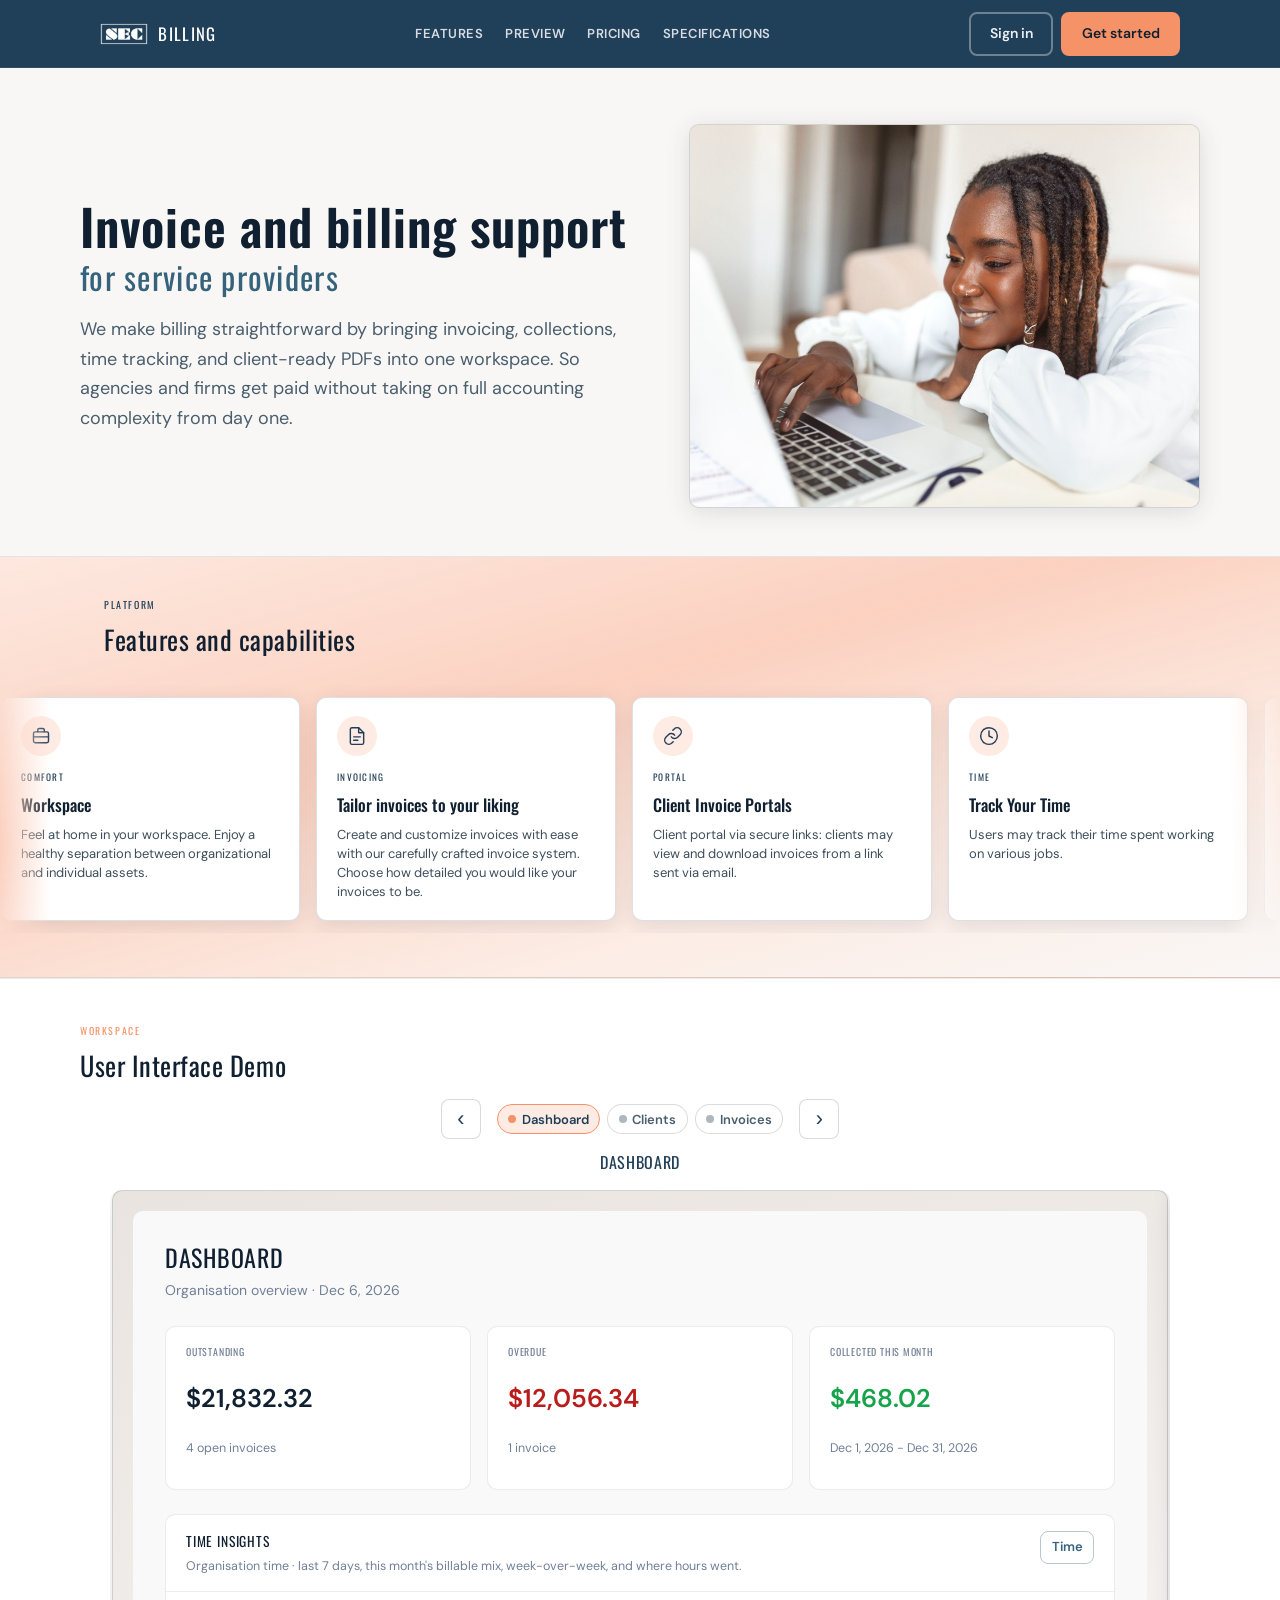
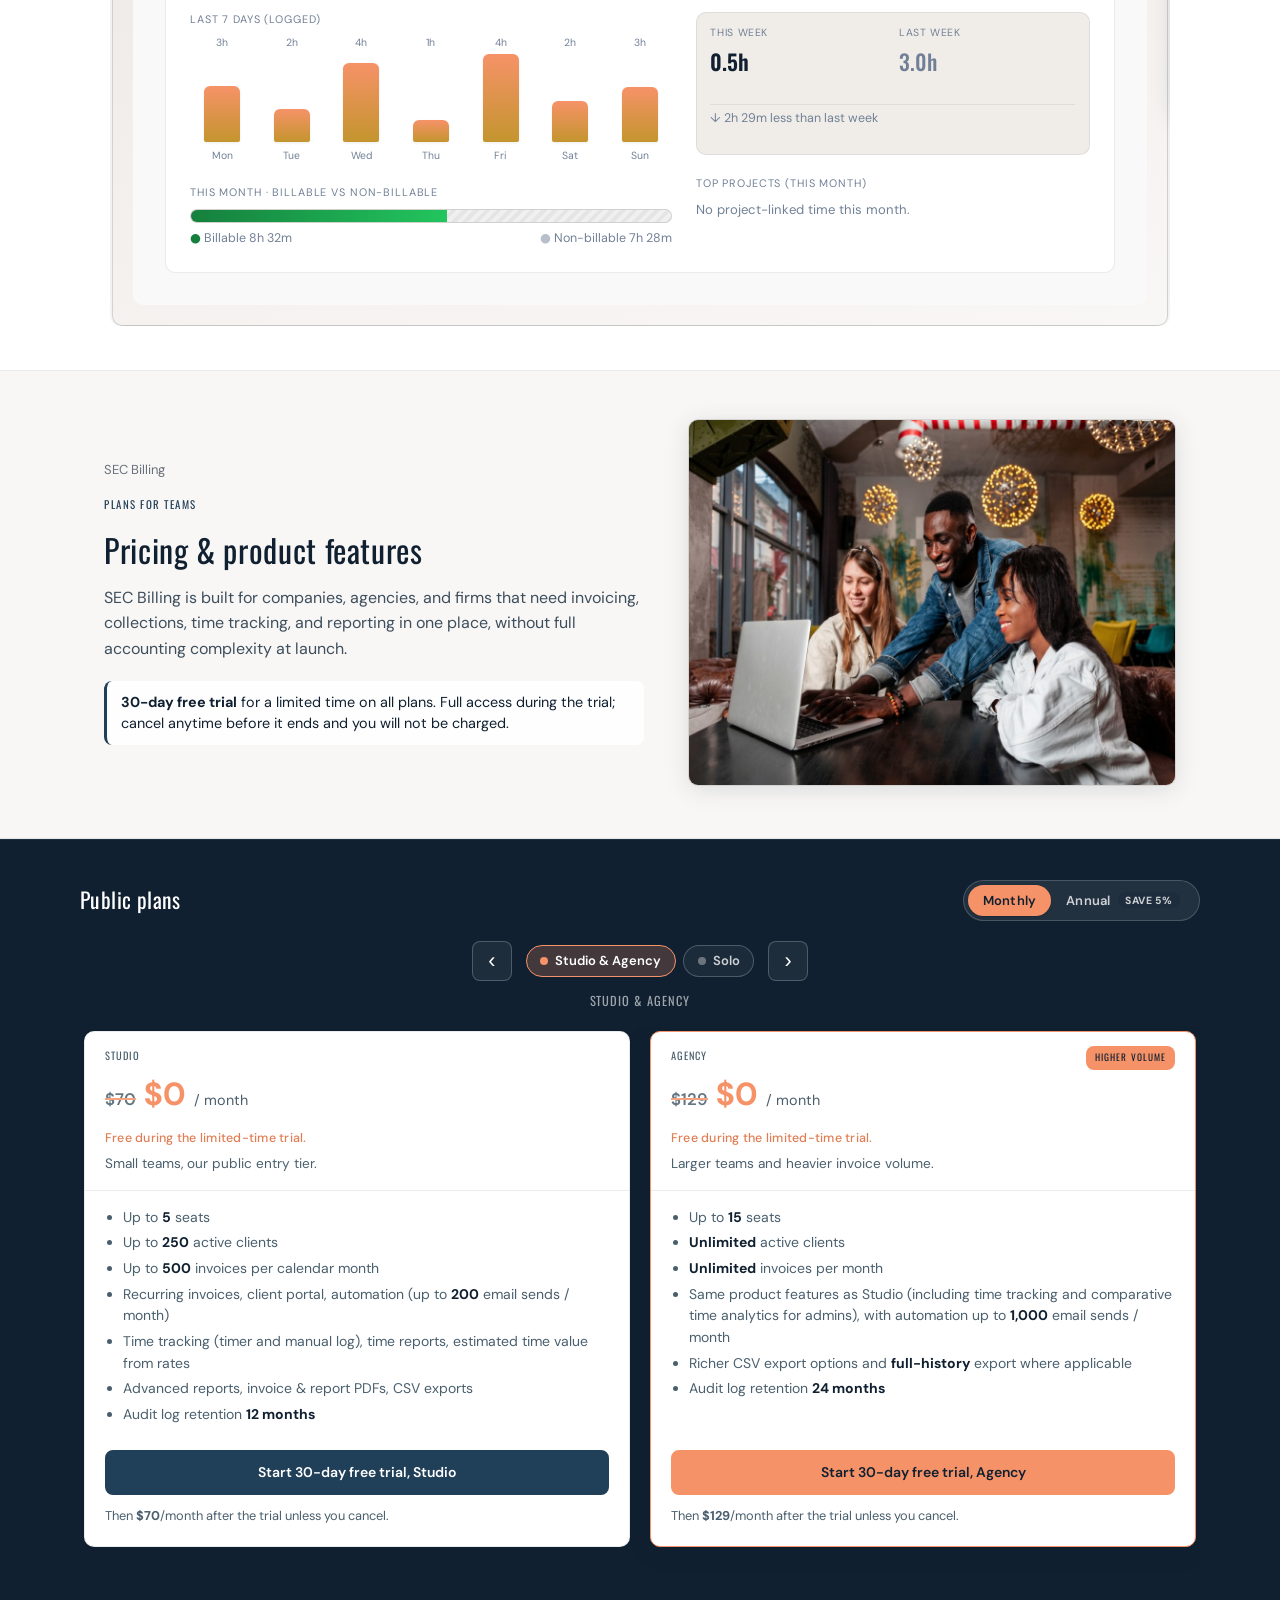
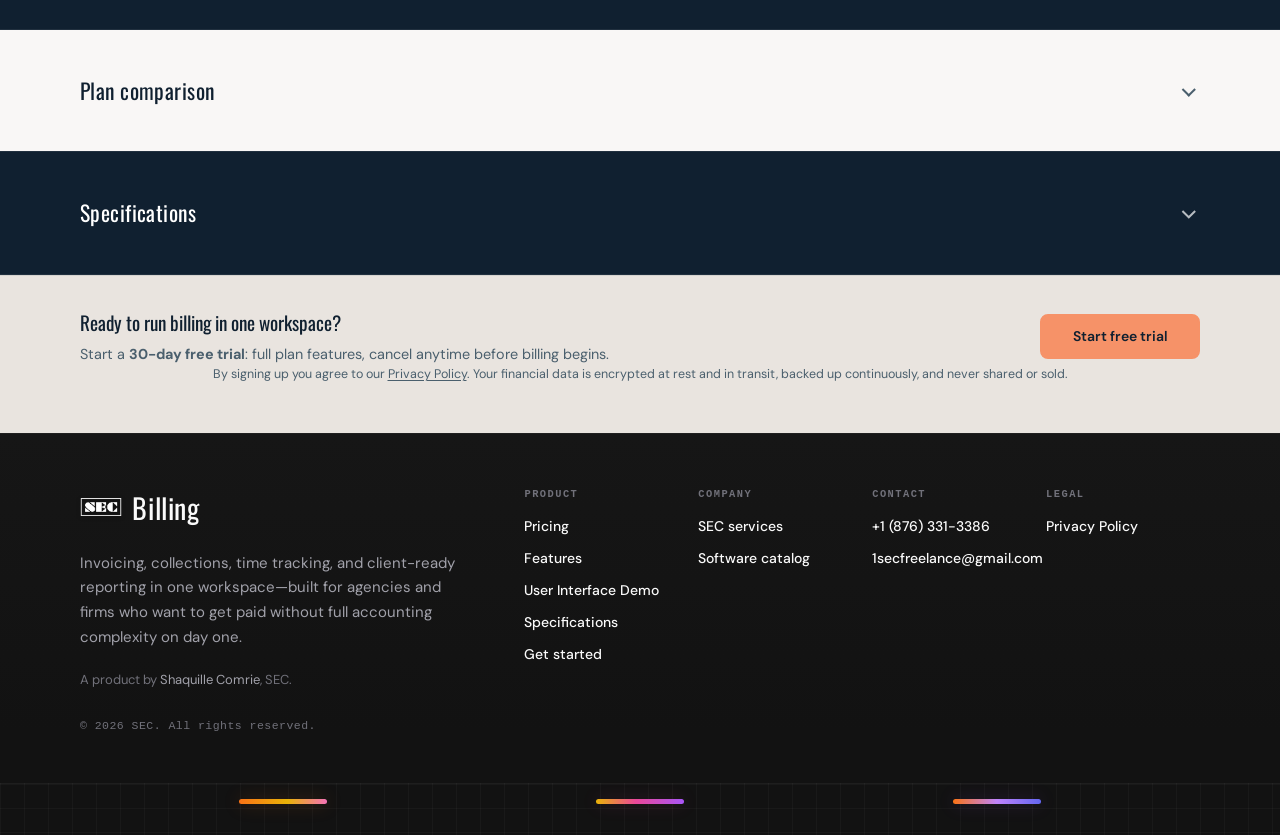
==== commit c7340eca: "Footer: add Contact column with business phone and email Adds a new "Contact" footer column listing " ====
--- a/index.html
+++ b/index.html
@@ -883,6 +883,21 @@
             </ul>
           </div>
           <div class="sec-billing-footer__col">
+            <p class="sec-billing-footer__col-head">Contact</p>
+            <ul class="sec-billing-footer__links">
+              <li>
+                <a href="tel:+18763313386" aria-label="Call SEC at +1 876 331 3386">
+                  +1 (876) 331-3386
+                </a>
+              </li>
+              <li>
+                <a href="mailto:1secfreelance@gmail.com" aria-label="Email SEC at 1secfreelance@gmail.com">
+                  1secfreelance@gmail.com
+                </a>
+              </li>
+            </ul>
+          </div>
+          <div class="sec-billing-footer__col">
             <p class="sec-billing-footer__col-head">Legal</p>
             <ul class="sec-billing-footer__links">
               <li><a data-billing-path="/privacy" href="#">Privacy Policy</a></li>
--- a/css/site.css
+++ b/css/site.css
@@ -423,7 +423,7 @@
 
 .sec-billing-footer__cols {
   display: grid;
-  grid-template-columns: repeat(3, minmax(0, 1fr));
+  grid-template-columns: repeat(4, minmax(0, 1fr));
   gap: 1.75rem 1.25rem;
 }
 
@@ -521,7 +521,7 @@
   }
 
   .sec-billing-footer__cols {
-    grid-template-columns: repeat(3, minmax(0, 1fr));
+    grid-template-columns: repeat(4, minmax(0, 1fr));
   }
 }
 
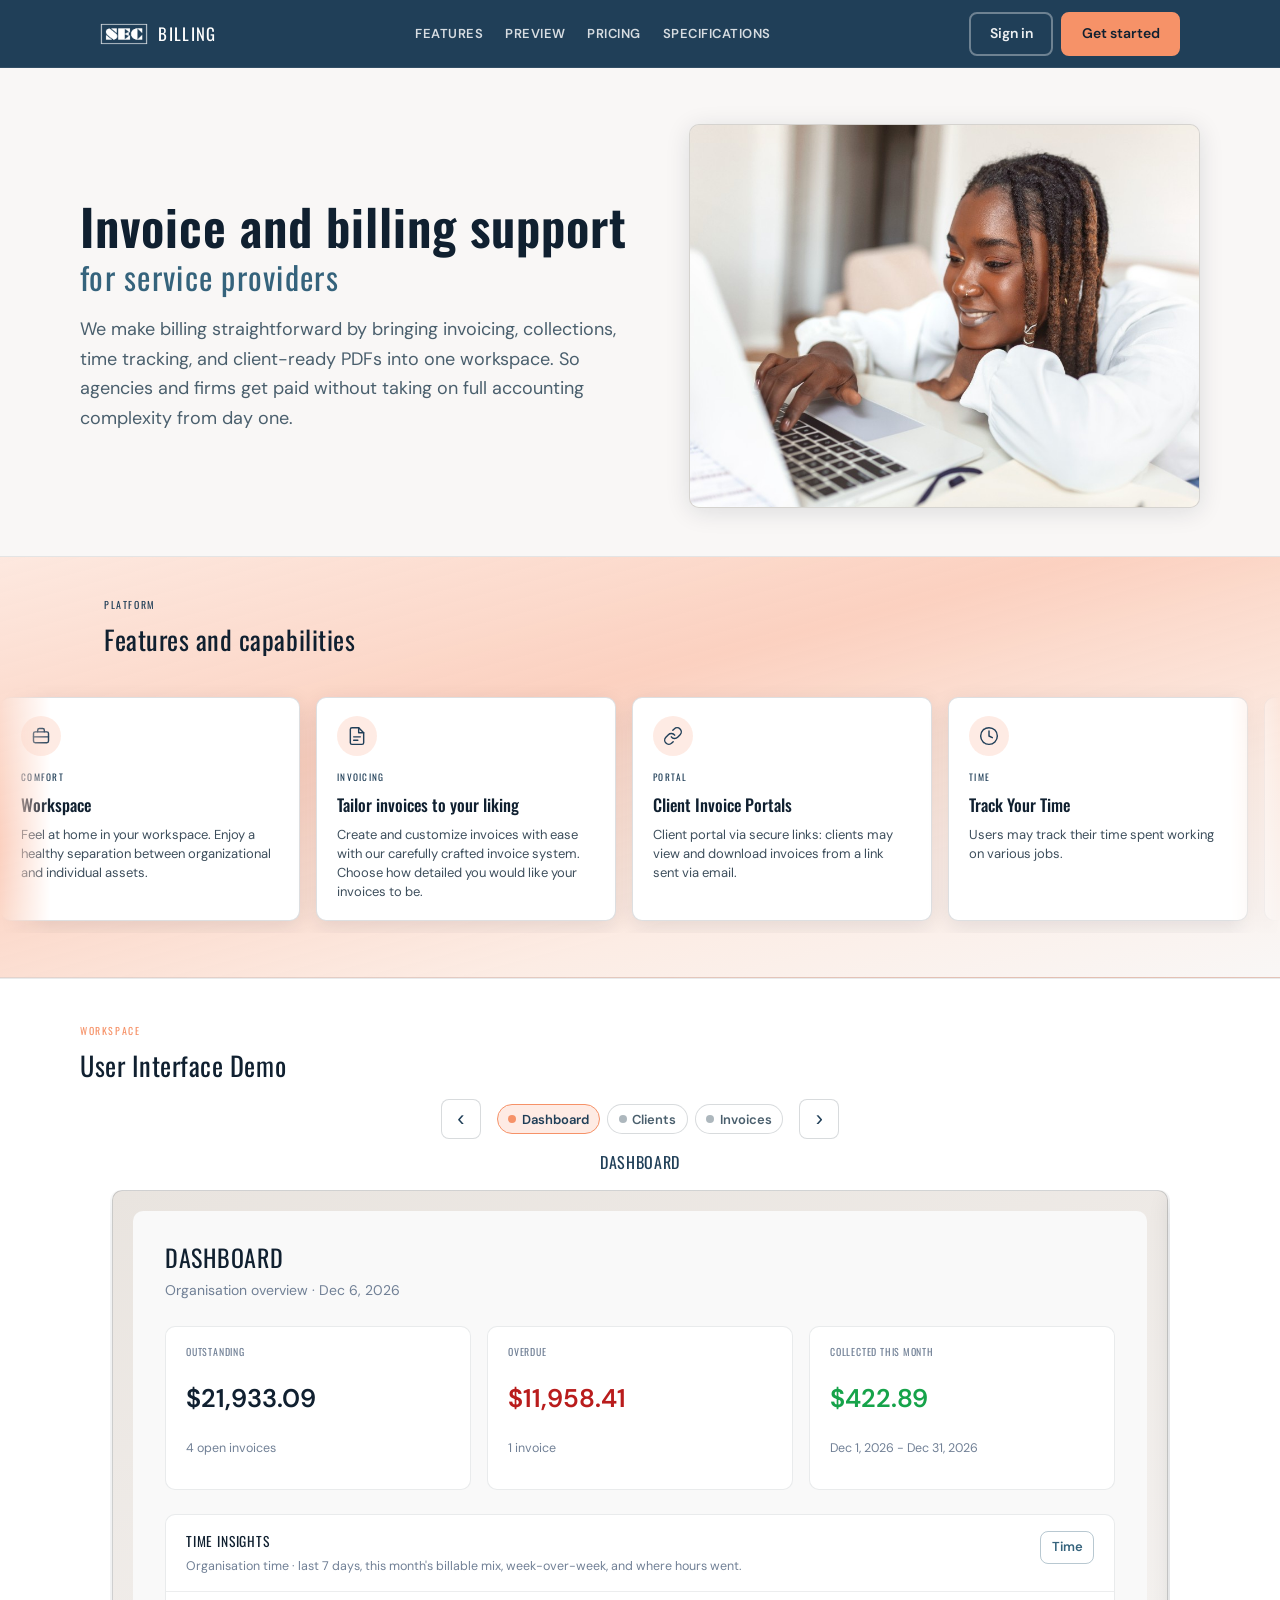
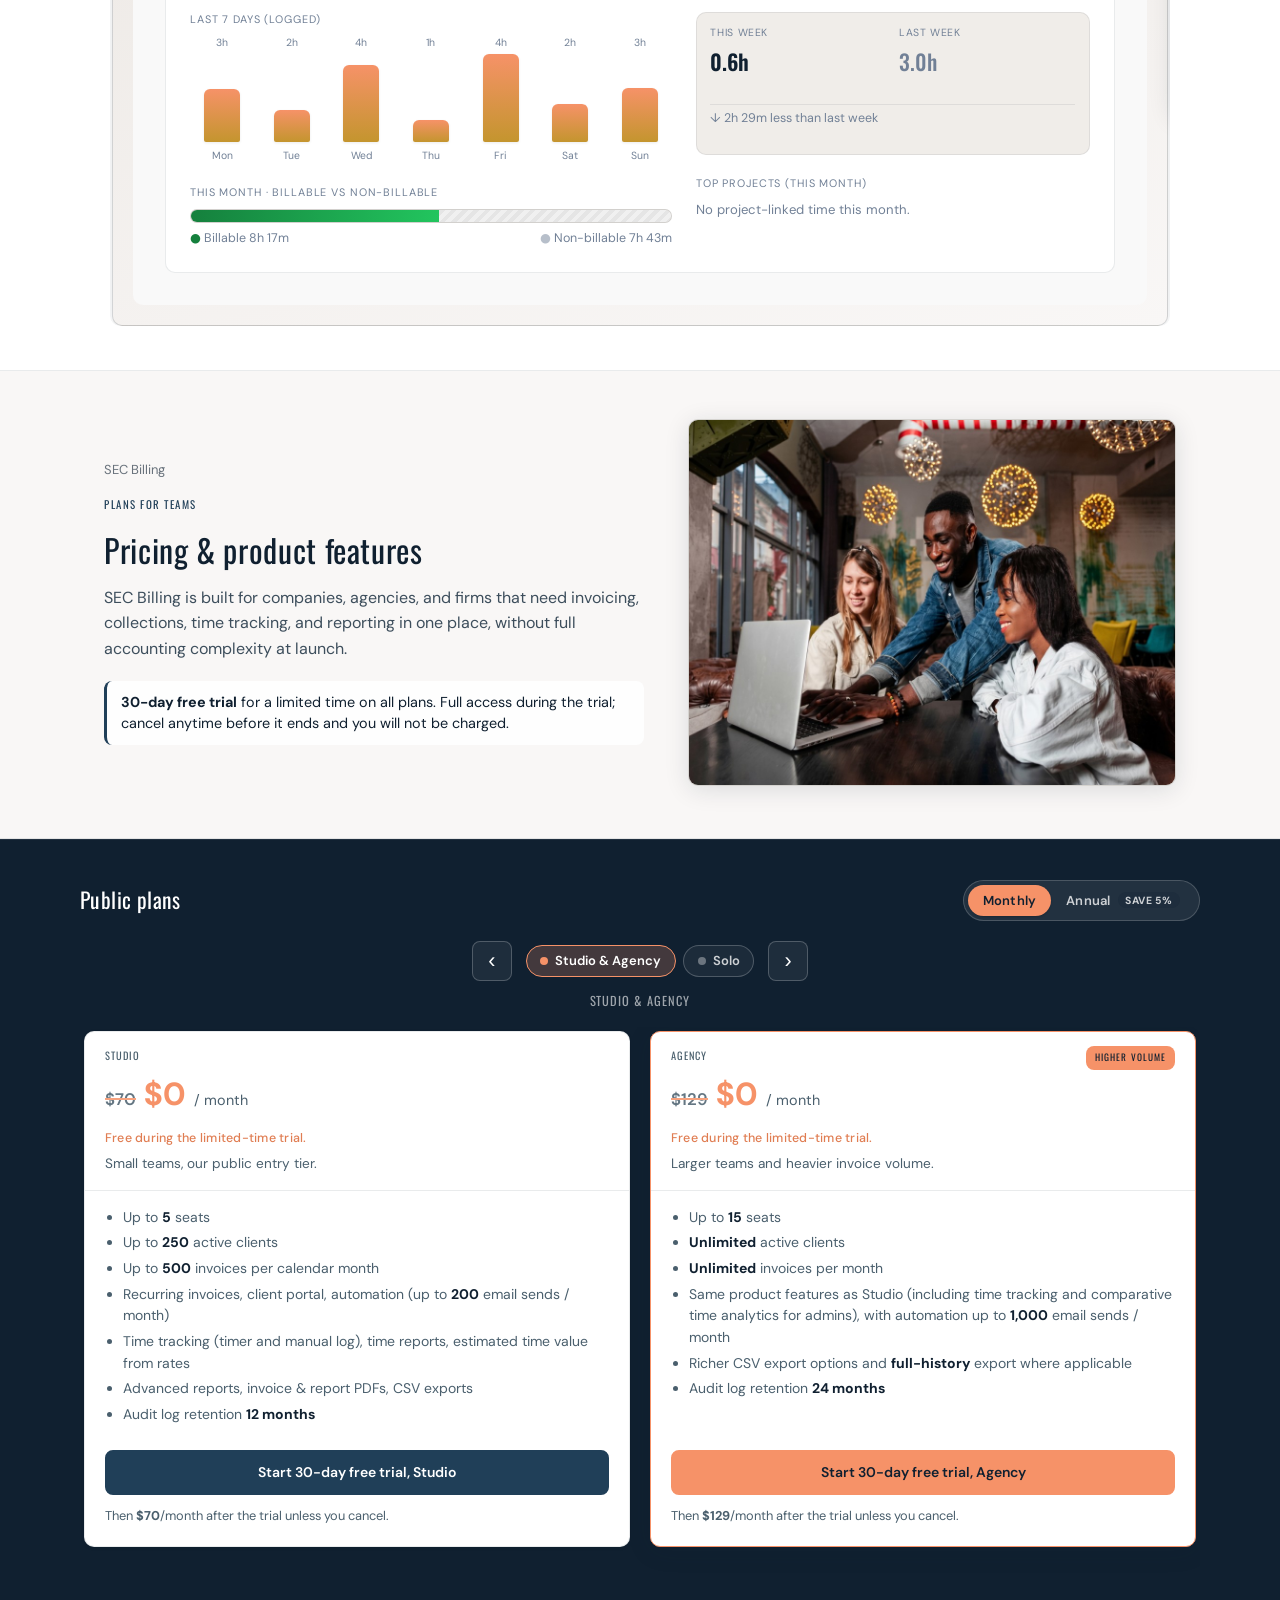
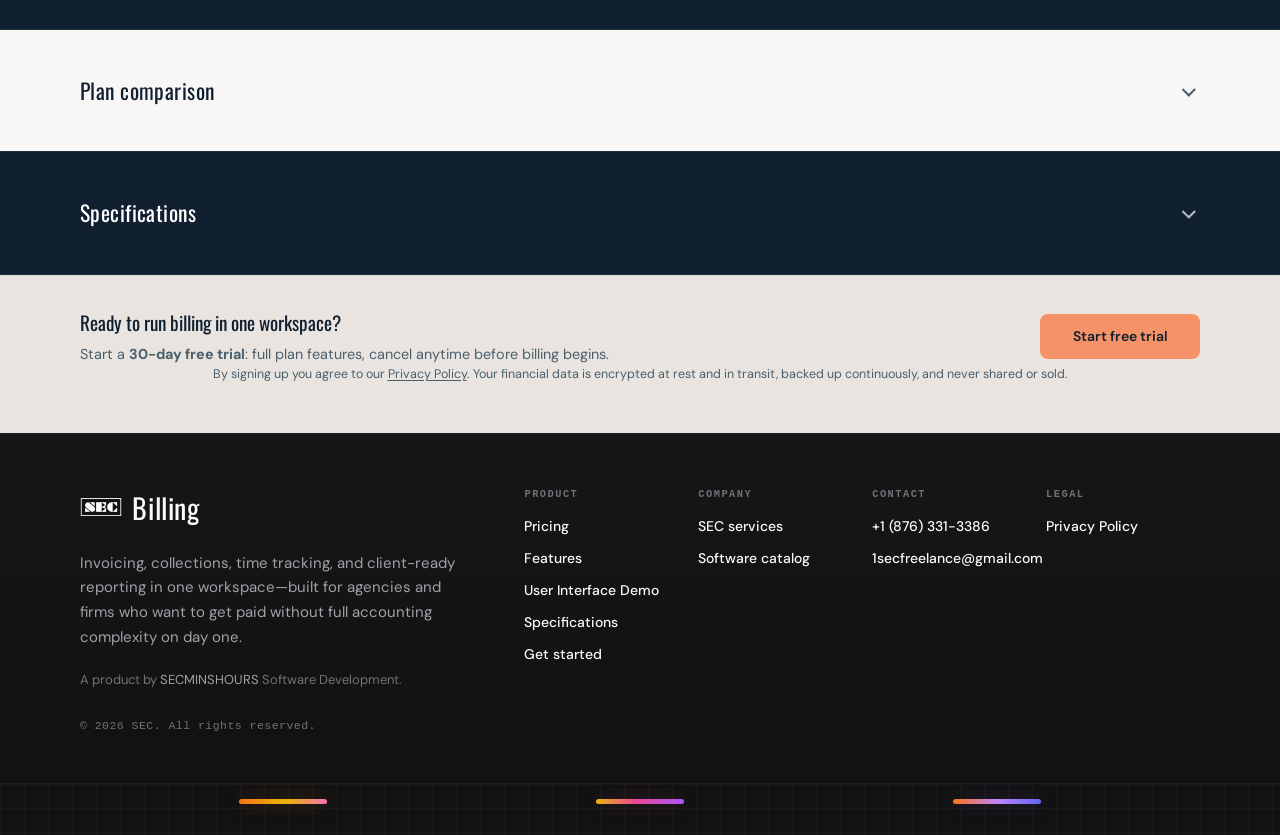
==== commit 7b2c0d8d: "fix(footer): credit SECMINSHOURS Software Development instead of personal name Replaces "A product b" ====
--- a/index.html
+++ b/index.html
@@ -855,7 +855,7 @@
             Invoicing, collections, time tracking, and client-ready reporting in one workspace—built for agencies and firms who want to get paid without full accounting complexity on day one.
           </p>
           <p class="sec-billing-footer__credit">
-            A product by <span class="sec-billing-footer__credit-name">Shaquille Comrie</span>, SEC.
+            A product by <span class="sec-billing-footer__credit-name">SECMINSHOURS</span> Software Development.
           </p>
           <p class="sec-billing-footer__copyright">&copy; 2026 SEC. All rights reserved.</p>
         </div>
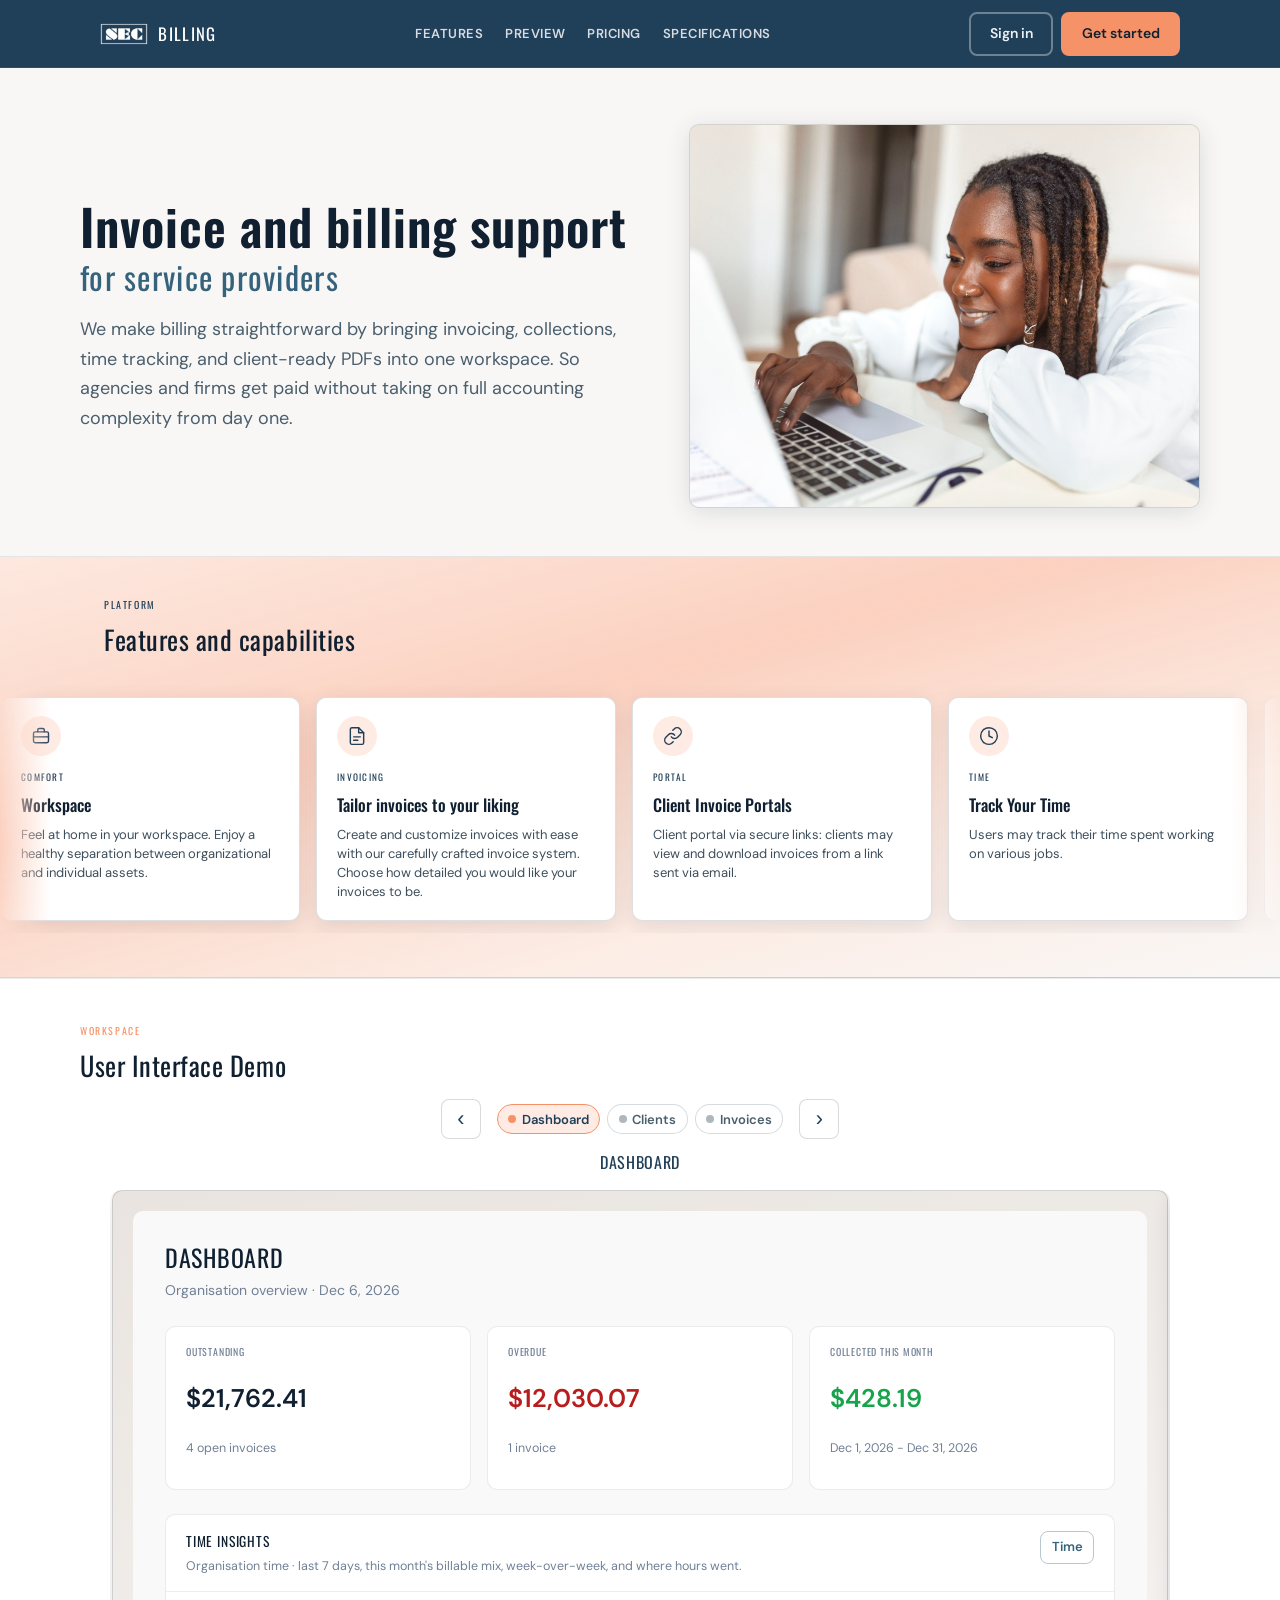
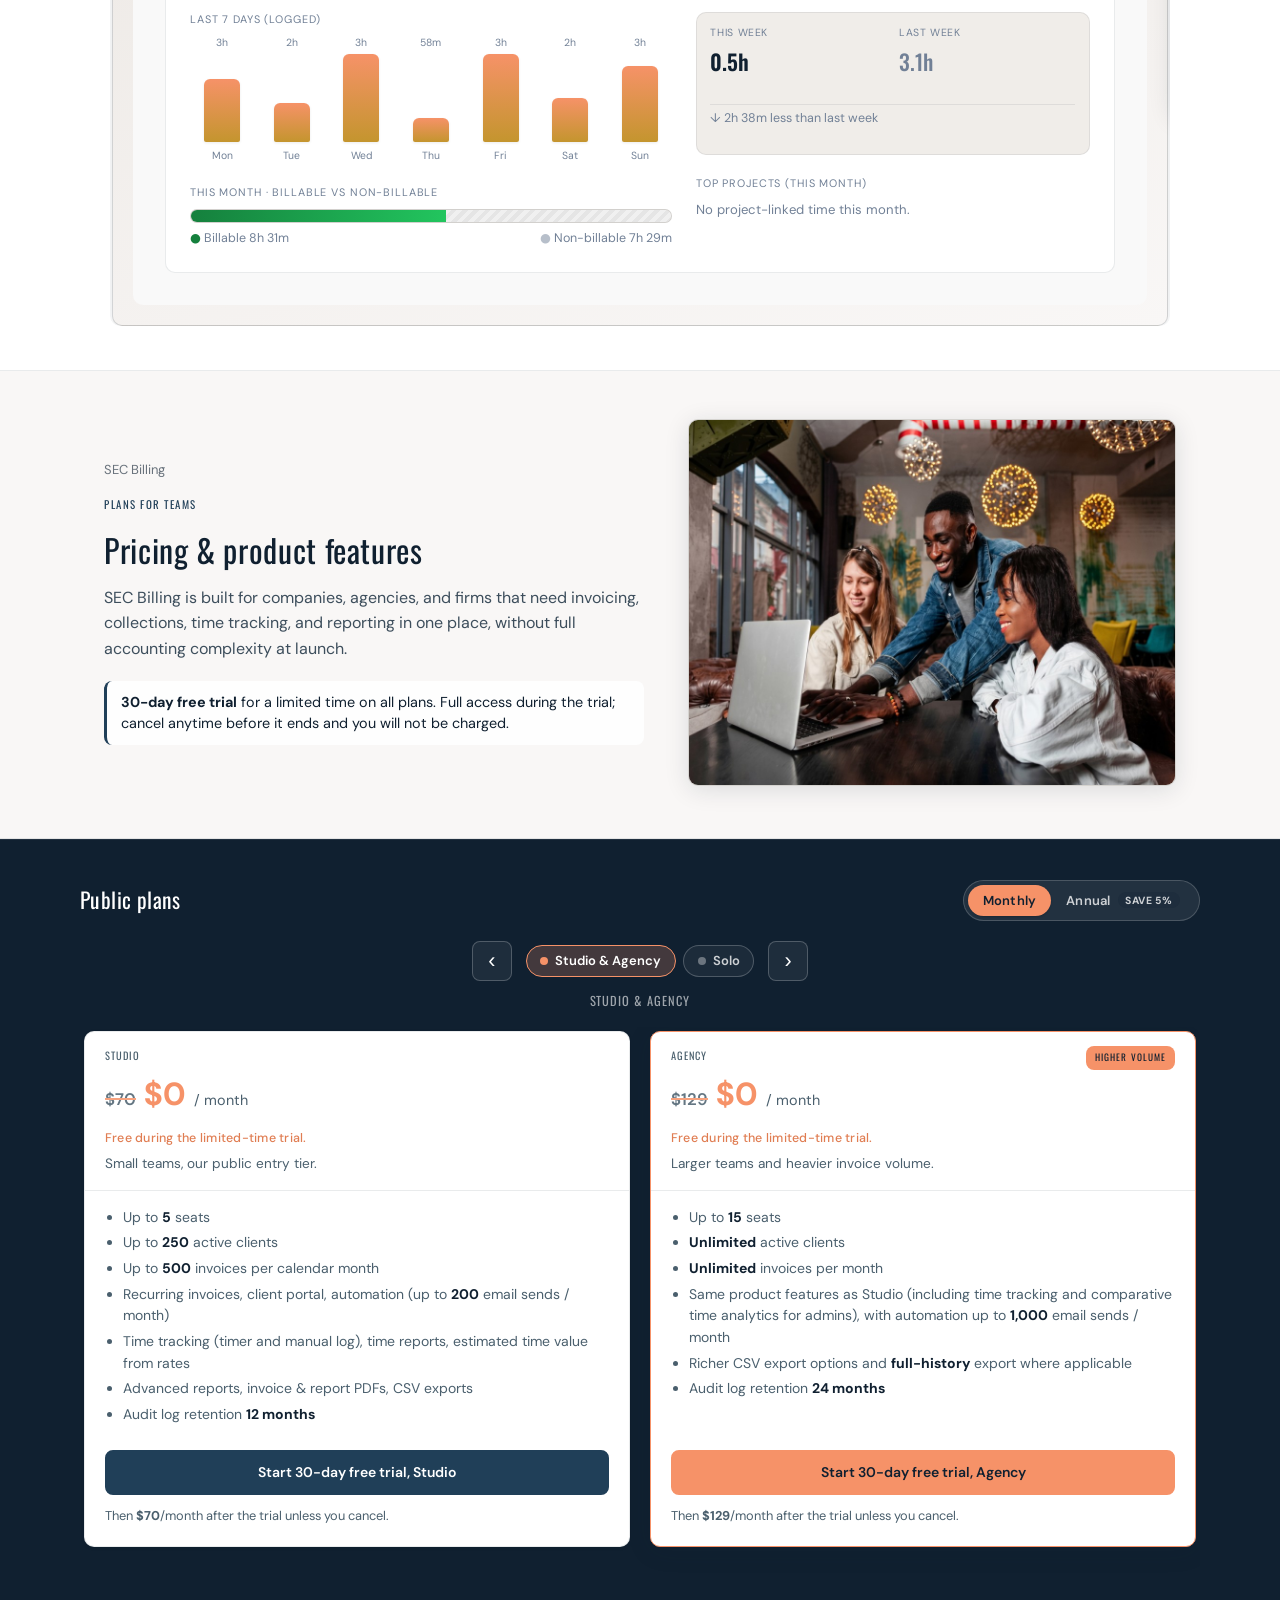
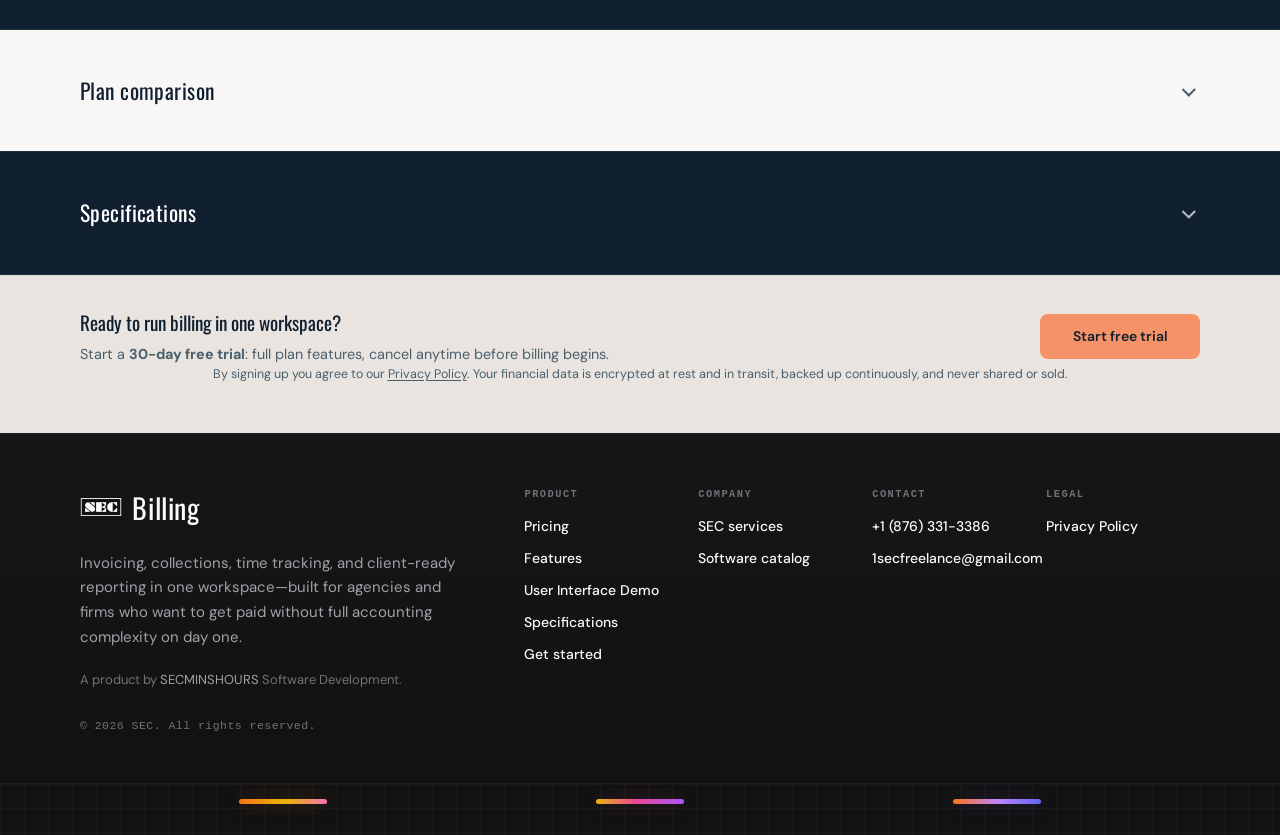
==== commit 723e95e0: "Fix features carousel gap on ultrawide viewports. Clone extra marquee groups at runtime and drive th" ====
--- a/index.html
+++ b/index.html
@@ -939,6 +939,7 @@
     });
   </script>
   <script src="js/nav.js"></script>
+  <script src="js/features-marquee.js"></script>
   <script src="js/ui-preview-carousel.js"></script>
   <script src="js/dashboard-preview.js"></script>
   <script src="js/plans-carousel.js"></script>
--- a/css/marketing.css
+++ b/css/marketing.css
@@ -219,7 +219,7 @@
     transform: translateX(0);
   }
   to {
-    transform: translateX(-50%);
+    transform: translateX(calc(-1 * var(--marquee-shift, 50%)));
   }
 }
 
